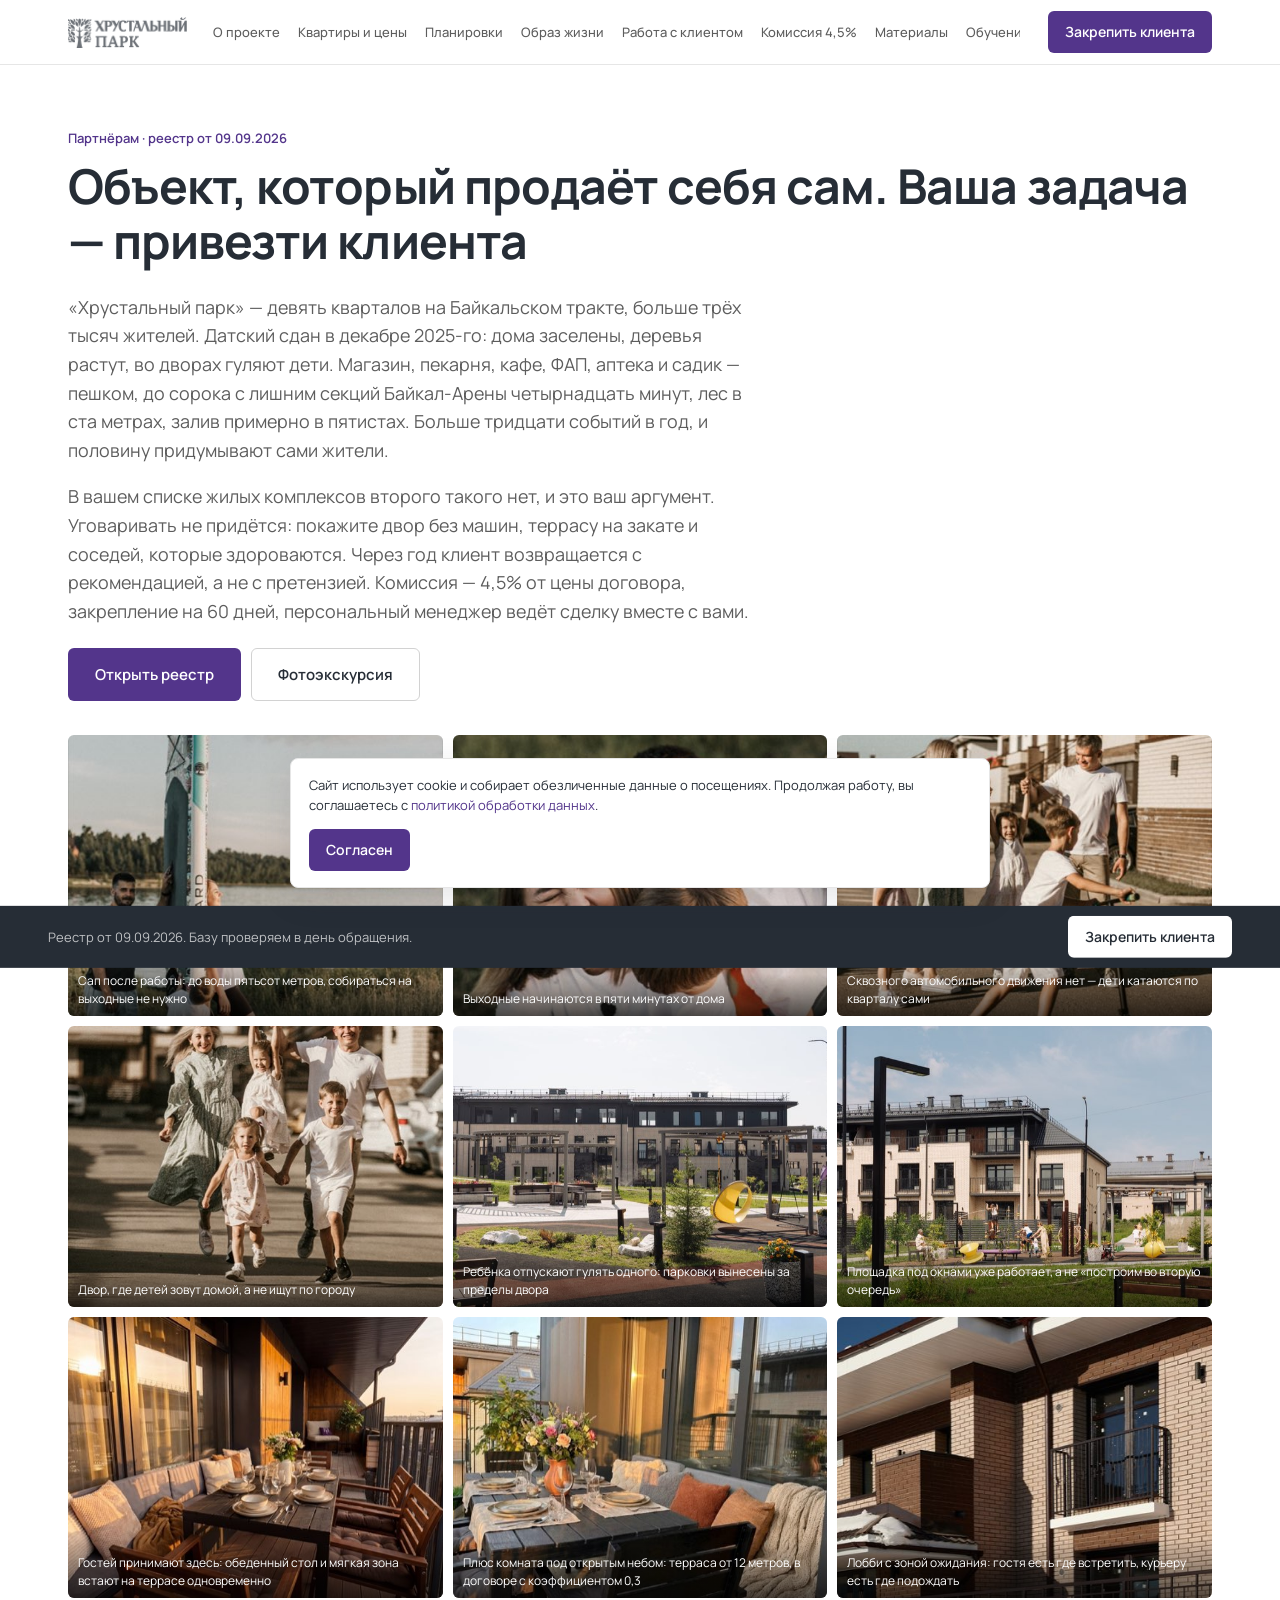
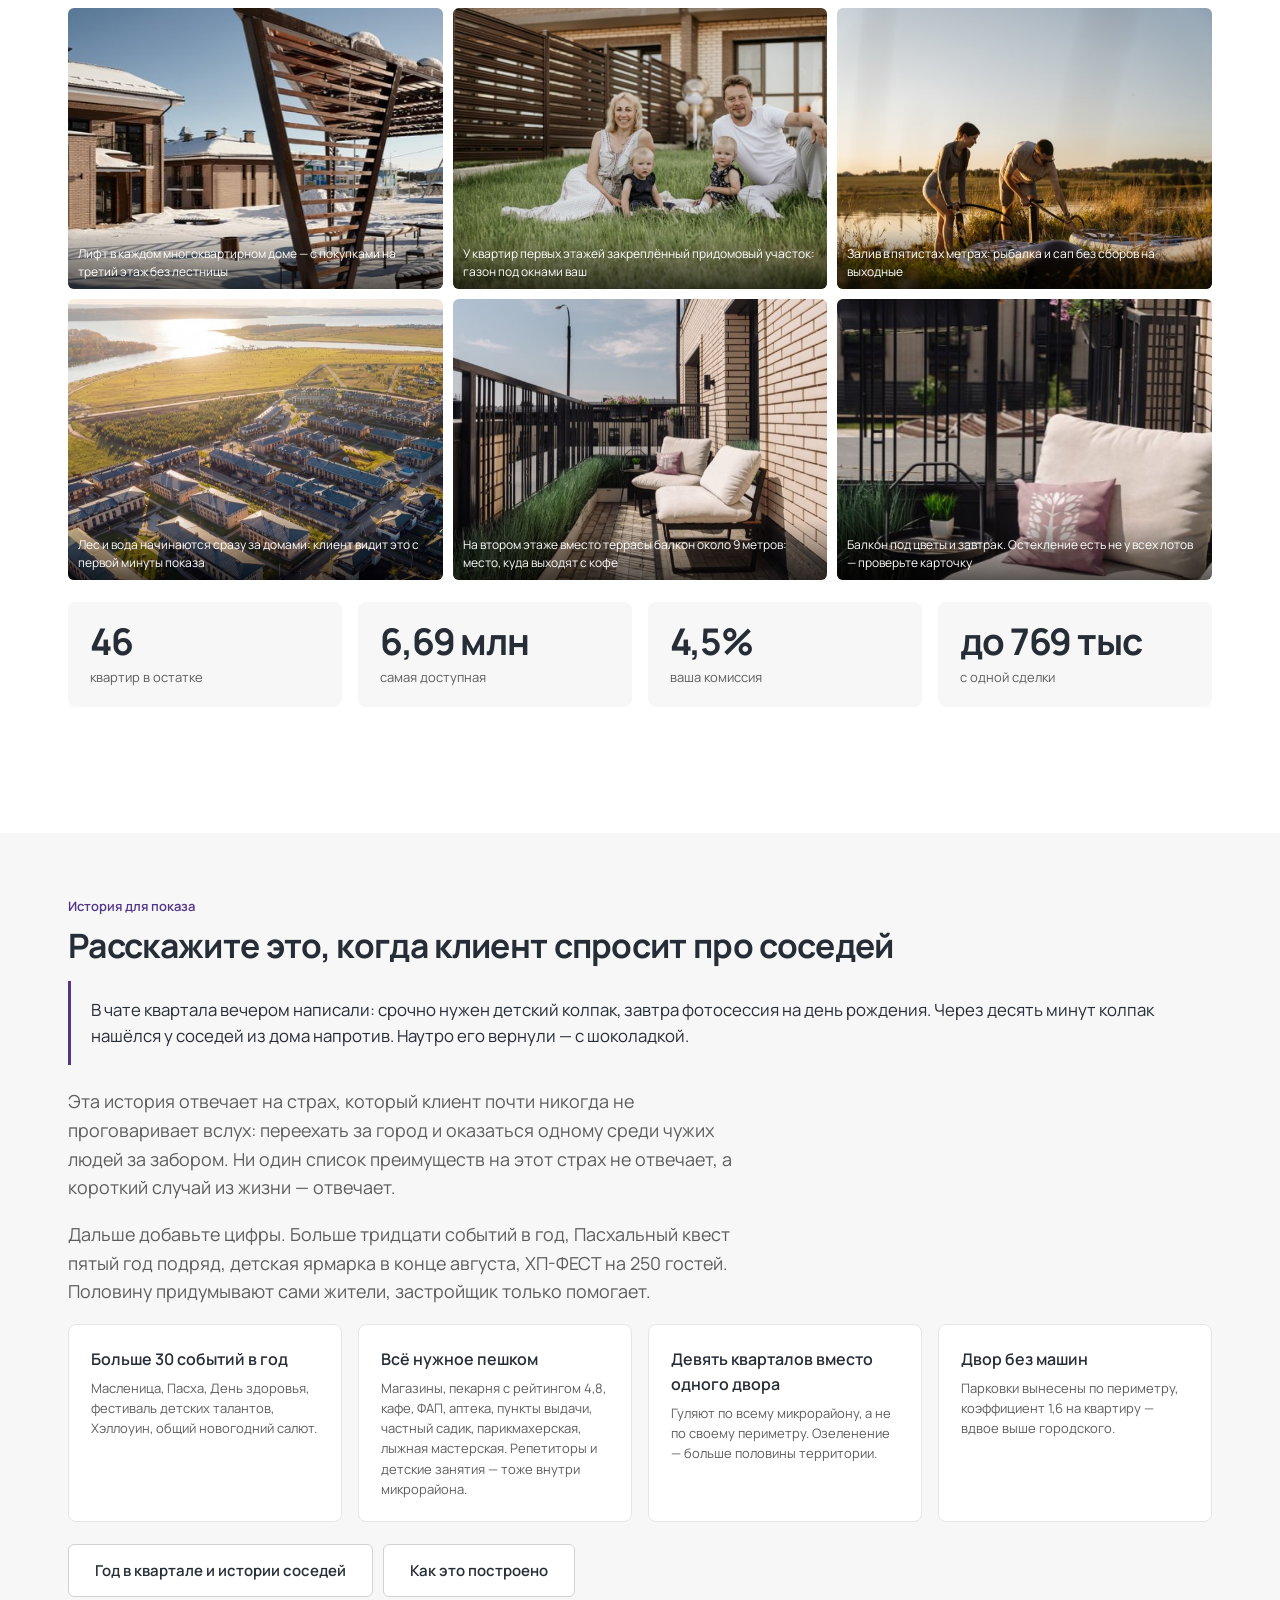
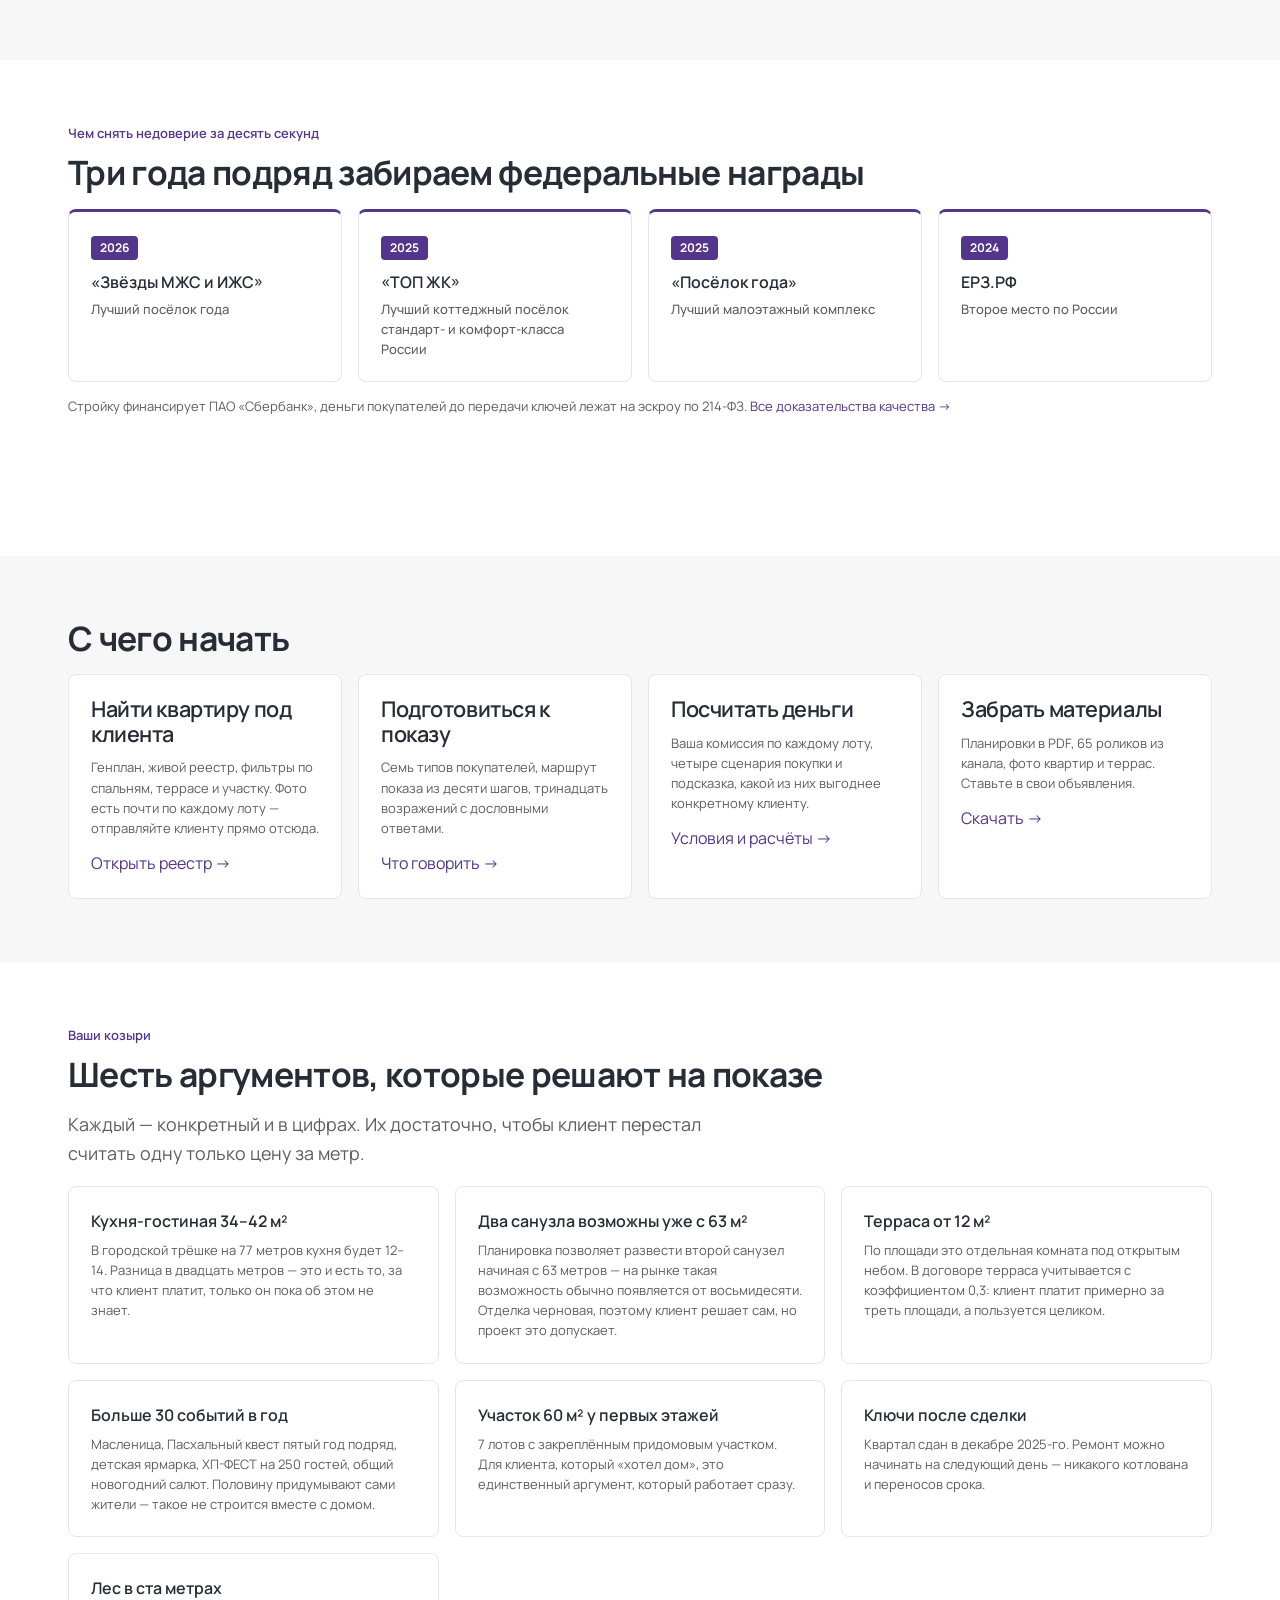
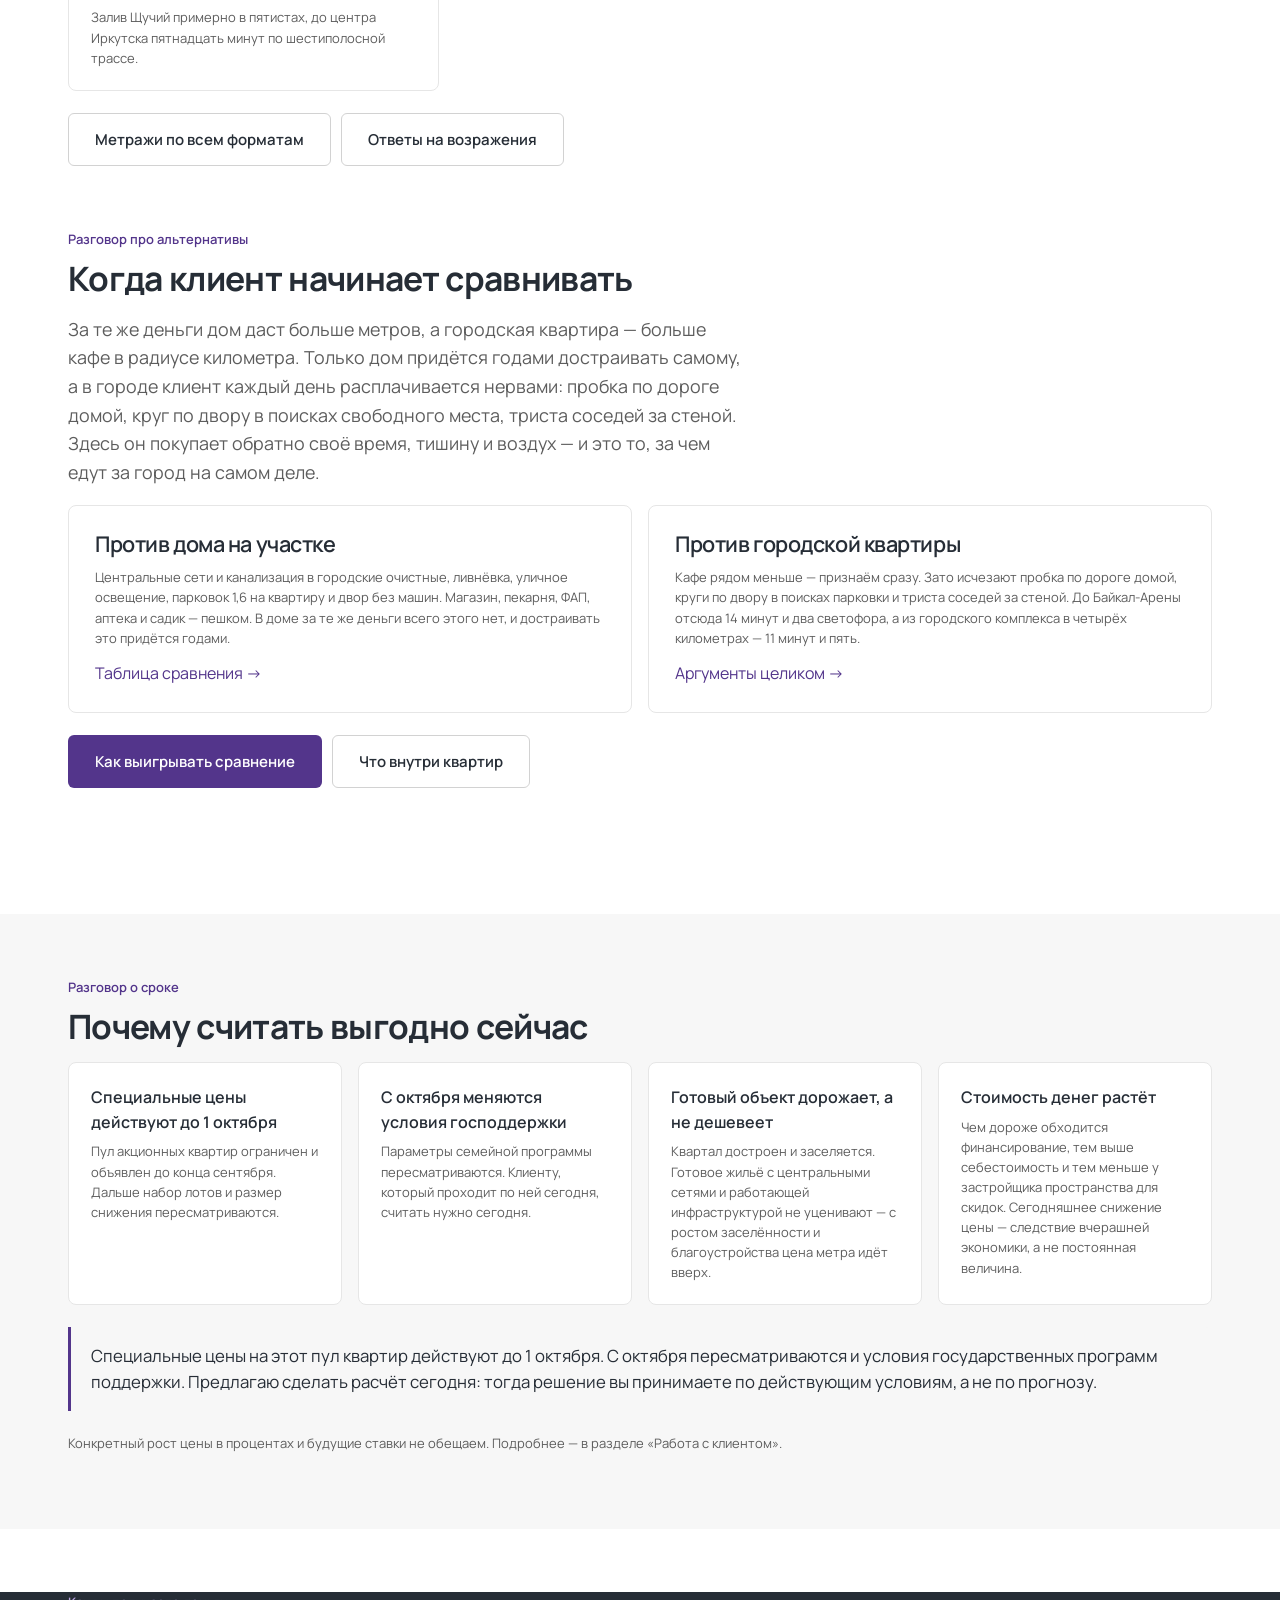
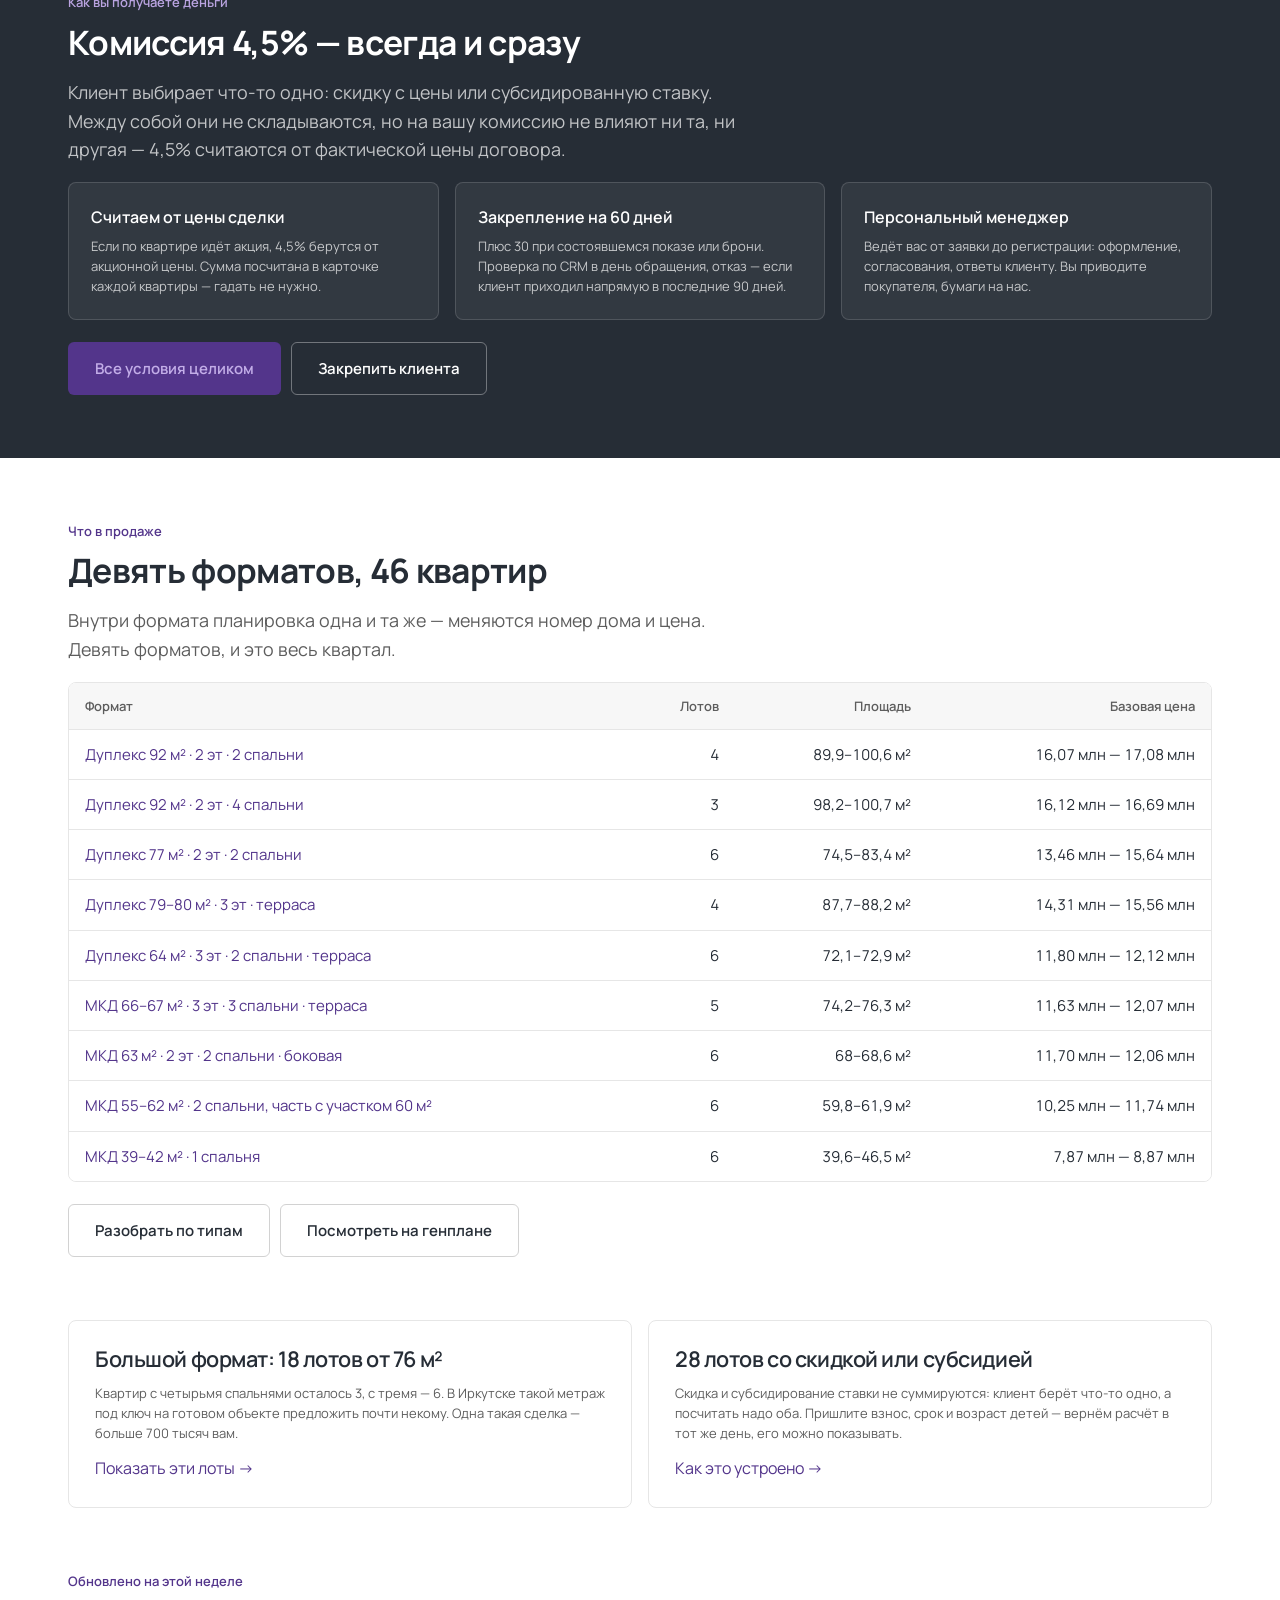
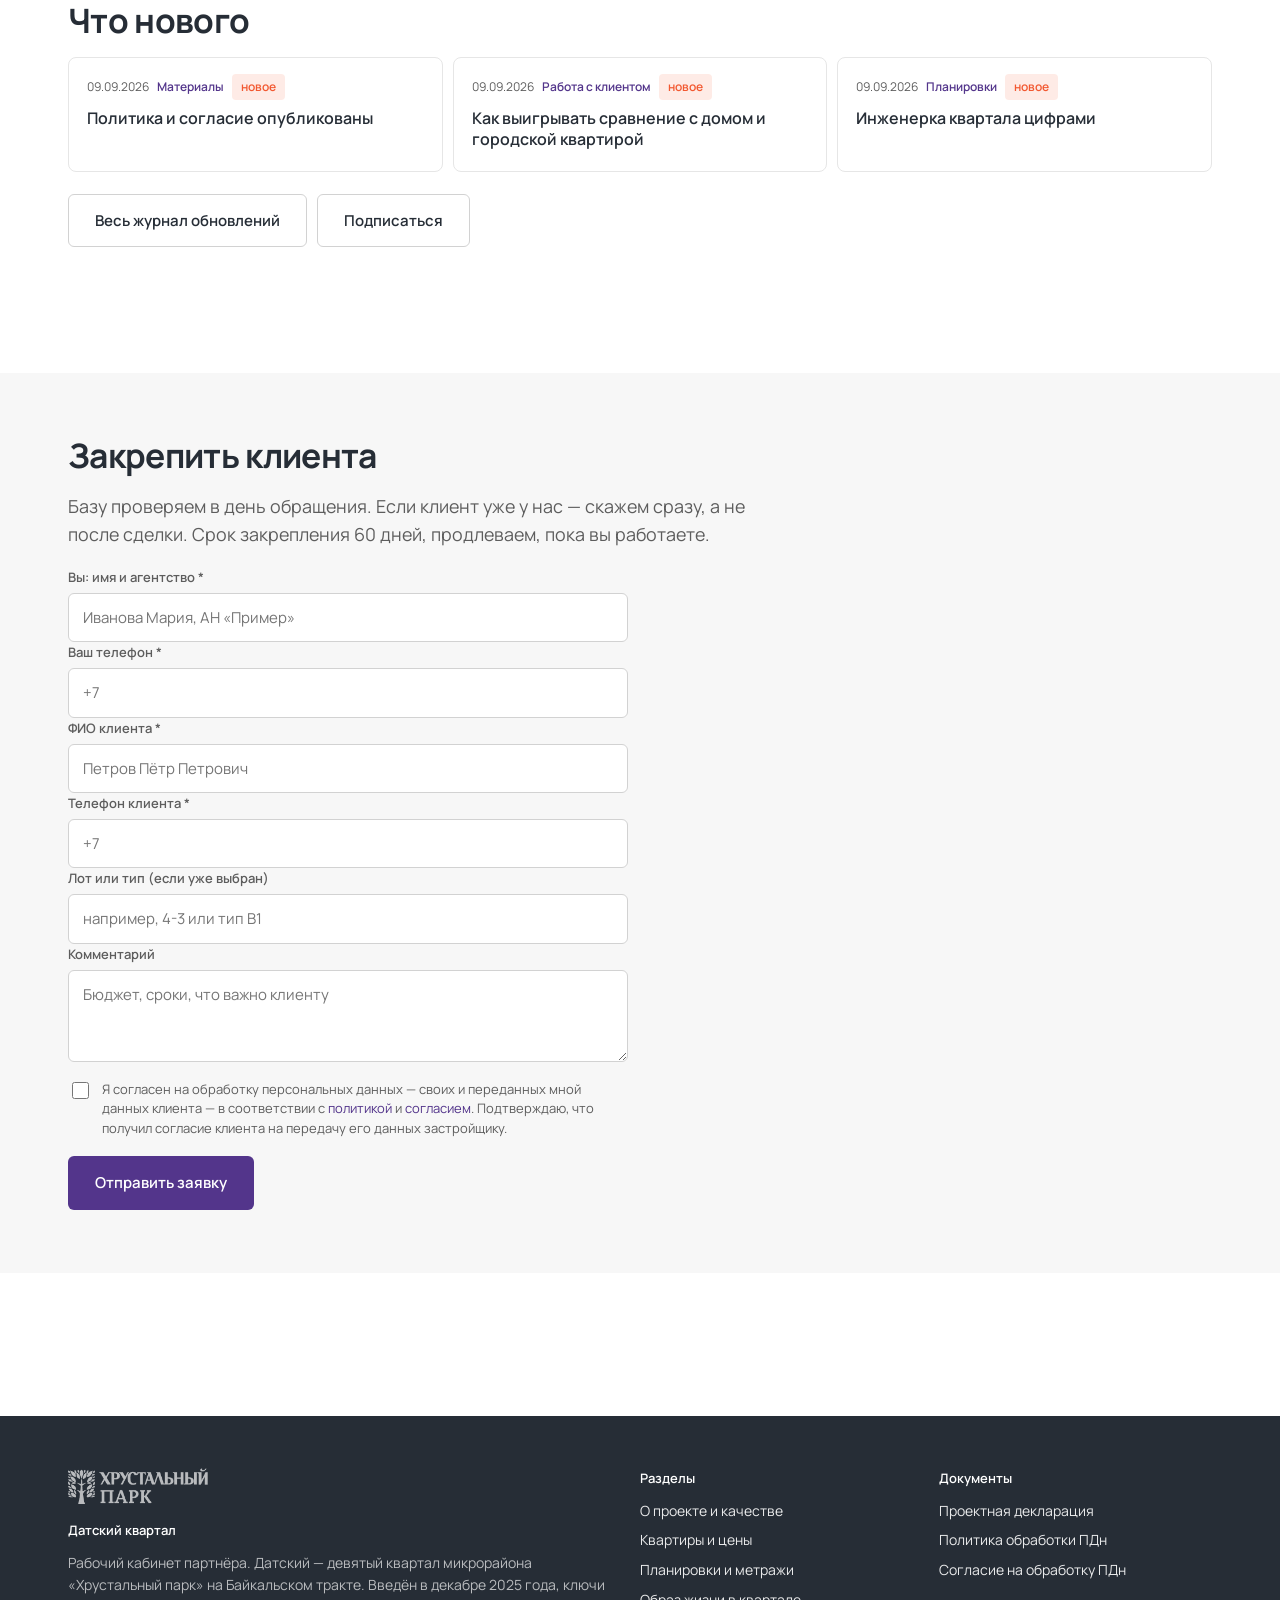
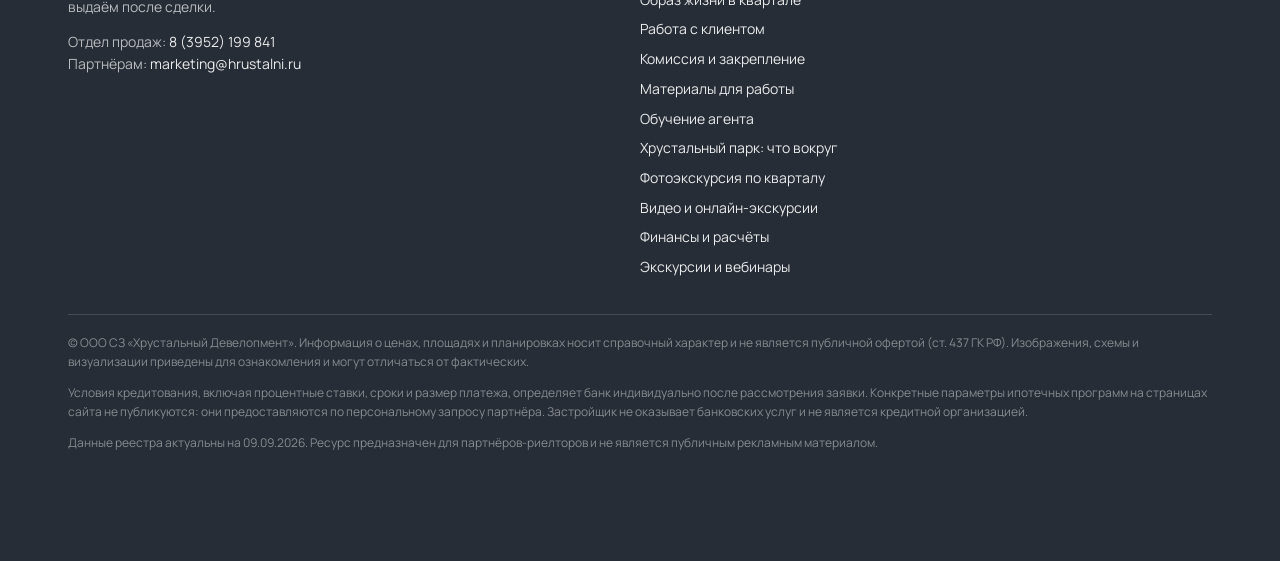
==== index.html @ 2f14c324 "История про соседей вместо утверждения, понятные формулировки, акцент на нервах и времени Вводный те" ====
<!doctype html>
<html lang="ru">
<head>
<meta charset="utf-8">
<meta name="viewport" content="width=device-width, initial-scale=1">
<title>Датский квартал — партнёрский сайт для риелторов</title>
<meta name="description" content="Рабочий инструмент агента: актуальный реестр 40 лотов, интерактивный генплан, планировки, условия 4,5%, расчёты и материалы для объявлений.">
<meta name="robots" content="noindex, nofollow">
<meta name="theme-color" content="#FFFFFF">
<meta property="og:title" content="Датский квартал — партнёрский сайт для риелторов">
<meta property="og:description" content="Реестр, генплан, планировки, условия и материалы — всё для работы с клиентом в одном месте.">
<meta property="og:type" content="website">
<link rel="icon" href="data:image/svg+xml,%3Csvg xmlns='http://www.w3.org/2000/svg' viewBox='0 0 32 32'%3E%3Crect width='32' height='32' fill='%2352358B'/%3E%3Ctext x='16' y='23' font-family='Georgia,serif' font-size='19' fill='%23F5F0EA' text-anchor='middle'%3E%D0%94%3C/text%3E%3C/svg%3E">
<link rel="preconnect" href="https://fonts.googleapis.com">
<link rel="preconnect" href="https://fonts.gstatic.com" crossorigin>
<link rel="stylesheet" href="https://fonts.googleapis.com/css2?family=Manrope:wght@400;500;600;700&subset=latin,cyrillic&display=swap">
<link rel="stylesheet" href="assets/css/app.css?v=22">
</head>
<body>
<a class="skip" href="#app">К содержанию</a>

<header class="hdr">
  <div class="wrap hdr__in">
    <a class="logo" href="#/">
      <img class="logo__img" src="assets/img/logo.png" alt="Хрустальный парк" width="121" height="31">
      <span class="logo__t"><b>Датский квартал</b><span>партнёрам</span></span>
    </a>
    <nav class="nav" id="nav" aria-label="Основная навигация"></nav>
    <a class="btn btn--sm hdr__cta" href="#/terms?form=zakreplenie">Закрепить клиента</a>
    <button class="burger" id="burger" aria-label="Меню" aria-expanded="false"><span></span></button>
  </div>
  <div class="drawer" id="drawer"><div class="wrap"></div></div>
</header>

<main id="app"><div class="loading">Загружаем данные…</div></main>

<div class="sticky-cta" id="stickyCta">
  <p>Реестр от <span data-obnovleno>—</span>. Базу проверяем в день обращения.</p>
  <a class="btn btn--sm" href="#/terms?form=zakreplenie">Закрепить клиента</a>
</div>

<footer class="ftr">
  <div class="wrap">
    <div class="ftr__grid">
      <div>
        <img src="assets/img/logo-light.png" alt="Хрустальный парк" width="140" style="margin-bottom:16px">
        <h4>Датский квартал</h4>
        <p>Рабочий кабинет партнёра. Датский — девятый квартал микрорайона «Хрустальный парк» на Байкальском тракте. Введён в декабре 2025 года, ключи выдаём после сделки.</p>
        <p>Отдел продаж: <a href="tel:+73952199841">8 (3952) 199 841</a><br>
        Партнёрам: <a href="mailto:marketing@hrustalni.ru">marketing@hrustalni.ru</a></p>
      </div>
      <div>
        <h4>Разделы</h4>
        <ul id="ftrNav"></ul>
      </div>
      <div>
        <h4>Документы</h4>
        <ul>
          <li><a href="https://наш.дом.рф/сервисы/каталог-новостроек/застройщик/14173" target="_blank" rel="noopener">Проектная декларация</a></li>
          <li><a href="policy/">Политика обработки ПДн</a></li>
          <li><a href="agree/">Согласие на обработку ПДн</a></li>
        </ul>
      </div>
    </div>
    <div class="ftr__legal">
      <p>© ООО СЗ «Хрустальный Девелопмент». Информация о ценах, площадях и планировках носит справочный характер и не является публичной офертой (ст. 437 ГК РФ). Изображения, схемы и визуализации приведены для ознакомления и могут отличаться от фактических.</p>
      <p>Условия кредитования, включая процентные ставки, сроки и размер платежа, определяет банк индивидуально после рассмотрения заявки. Конкретные параметры ипотечных программ на страницах сайта не публикуются: они предоставляются по персональному запросу партнёра. Застройщик не оказывает банковских услуг и не является кредитной организацией.</p>
      <p>Данные реестра актуальны на <span data-obnovleno>—</span>. Ресурс предназначен для партнёров-риелторов и не является публичным рекламным материалом.</p>
    </div>
  </div>
</footer>

<div class="cookie" id="cookie">
  <span>Сайт использует cookie и собирает обезличенные данные о посещениях. Продолжая работу, вы соглашаетесь с <a href="policy/">политикой обработки данных</a>.</span>
  <button class="btn btn--sm" id="cookieOk">Согласен</button>
</div>

<div class="modal" id="modal" role="dialog" aria-modal="true" aria-label="Карточка лота">
  <div class="modal__bg" data-close></div>
  <div class="modal__win" id="modalWin"></div>
</div>

<div class="lightbox" id="lightbox" role="dialog" aria-modal="true" aria-label="Фотография">
  <button class="lightbox__x" data-lb-close aria-label="Закрыть">×</button>
  <button class="lightbox__nav lightbox__nav--p" data-lb-prev aria-label="Предыдущая">‹</button>
  <img id="lbImg" alt="">
  <button class="lightbox__nav lightbox__nav--n" data-lb-next aria-label="Следующая">›</button>
  <div class="lightbox__cap" id="lbCap"></div>
</div>

<!-- TODO: счётчик Яндекс.Метрики для партнёрского поддомена не заведён.
     Основной сайт — 97996431, лендинг Датского — 96038525. Нужен отдельный номер. -->

<script src="assets/js/app.js?v=13"></script>
<script src="assets/js/views.js?v=39"></script>
<script>DK.start();</script>
</body>
</html>
---- assets/css/app.css ----
/* Датский квартал — партнёрский сайт.
   Типографика и палитра сняты с hrustalnipark.ru: Manrope, фиолетовый #53358B,
   графит #262D36, светло-серые подложки. */

:root {
  --c-bg:      #FFFFFF;
  --c-bg-2:    #F7F7F7;
  --c-ink:     #262D36;
  --c-ink-2:   #5D5D5D;
  --c-line:    #E6E6E6;
  --c-line-2:  #D2D2D2;
  --c-brand:   #53358B;
  --c-brand-d: #3E2769;
  --c-hot:     #F25830;
  --c-ok:      #2E7D5B;

  --f: 'Manrope', -apple-system, BlinkMacSystemFont, 'Segoe UI', Roboto, Helvetica, Arial, sans-serif;

  --wrap: 1240px;
  --pad: clamp(16px, 4vw, 48px);
  --gap: clamp(48px, 7vh, 88px);
  --r: 8px;
  --sh: 0 2px 14px rgba(38,45,54,.06);
  --sh-2: 0 10px 34px rgba(38,45,54,.12);
}

* { box-sizing: border-box; }
html { -webkit-text-size-adjust: 100%; scroll-behavior: smooth; }
body {
  margin: 0; background: var(--c-bg); color: var(--c-ink);
  font-family: var(--f); font-size: 16px; line-height: 1.55; font-weight: 400;
  -webkit-font-smoothing: antialiased;
}
img, svg { max-width: 100%; display: block; }
a { color: var(--c-brand); text-decoration: none; }
a:hover { color: var(--c-brand-d); text-decoration: underline; }
button { font: inherit; color: inherit; }
table { border-collapse: collapse; }

h1, h2, h3 { margin: 0 0 .5em; font-weight: 700; letter-spacing: -.02em; line-height: 1.15; }
h1 { font-size: clamp(1.75rem, 4.2vw, 3rem); }
h2 { font-size: clamp(1.4rem, 2.8vw, 2.1rem); }
h3 { font-size: clamp(1.1rem, 1.8vw, 1.35rem); font-weight: 600; }
h4 { margin: 0 0 .4em; font-size: 1rem; font-weight: 600; }
p { margin: 0 0 1em; }
.lead { font-size: clamp(1rem, 1.4vw, 1.15rem); color: var(--c-ink-2); max-width: 62ch; line-height: 1.6; }
.eyebrow { font-size: .8125rem; font-weight: 600; color: var(--c-brand); margin: 0 0 10px; }
.small { font-size: .8125rem; color: var(--c-ink-2); }
.n { font-variant-numeric: tabular-nums; }
.nowrap { white-space: nowrap; }

.wrap { max-width: var(--wrap); margin: 0 auto; padding-inline: var(--pad); }
.wrap--narrow { max-width: 780px; }
main { min-height: 60vh; padding-bottom: 80px; }
.section { padding-block: var(--gap); }
.section + .section { padding-top: 0; }
.section--alt { background: var(--c-bg-2); margin-block: var(--gap); padding-block: var(--gap); }
.section + .section--alt { padding-top: var(--gap); }
.section--dark { background: var(--c-ink); color: #fff; margin-block: var(--gap); padding-block: var(--gap); }
.section--dark .lead, .section--dark .small { color: rgba(255,255,255,.72); }
.section--dark .eyebrow { color: #B9A3E0; }
.section--dark a { color: #C3AEE8; }
.section--dark .card { background: rgba(255,255,255,.06); border-color: rgba(255,255,255,.14); }

/* ---------- Шапка ---------- */
.hdr { position: sticky; top: 0; z-index: 40; background: rgba(255,255,255,.96); backdrop-filter: blur(8px); border-bottom: 1px solid var(--c-line); }
.hdr__in { display: flex; align-items: center; gap: 18px; height: 64px; }
.logo { display: flex; align-items: center; gap: 9px; color: inherit; text-decoration: none; flex: none; }
.logo:hover { text-decoration: none; }
.logo__img { height: 31px; width: auto; flex: none; }
.logo__t { display: block; padding-left: 11px; margin-left: 3px; border-left: 1px solid var(--c-line-2); white-space: nowrap; }
.logo b { font-weight: 700; font-size: 1rem; letter-spacing: -.02em; }
.logo span { display: block; font-size: 11px; color: var(--c-ink-2); font-weight: 500; margin-top: -2px; }
.nav { display: none; gap: 2px; margin-left: auto; overflow-x: auto; scrollbar-width: none; }
.nav::-webkit-scrollbar { display: none; }
.nav a { font-size: .8125rem; font-weight: 500; color: var(--c-ink-2); padding: 9px 8px; border-radius: 6px; text-decoration: none; white-space: nowrap; flex: none; }
.nav a:hover { background: var(--c-bg-2); color: var(--c-ink); text-decoration: none; }
.nav a[aria-current="page"] { color: var(--c-brand); background: rgba(83,53,139,.08); }
.hdr .hdr__cta { display: none; margin-left: 10px; flex: none; white-space: nowrap; }
.burger { margin-left: auto; width: 42px; height: 38px; border: 1px solid var(--c-line-2); background: #fff; border-radius: 6px; display: grid; place-items: center; cursor: pointer; }
.burger span, .burger span::before, .burger span::after { display: block; width: 17px; height: 2px; background: var(--c-ink); border-radius: 2px; }
.burger span { position: relative; }
.burger span::before, .burger span::after { content: ""; position: absolute; left: 0; }
.burger span::before { top: -6px; } .burger span::after { top: 6px; }
.drawer { display: none; border-top: 1px solid var(--c-line); background: #fff; padding-bottom: 12px; }
.drawer.is-open { display: block; }
.drawer a { display: block; padding: 14px 0; border-bottom: 1px solid var(--c-line); color: var(--c-ink); font-weight: 500; text-decoration: none; }
.drawer a:last-child { border-bottom: 0; }
@media (max-width: 1559px) { .logo .logo__t { display: none; } }
@media (min-width: 1140px) {
  .nav { display: flex; }
  .burger { display: none; }
  .hdr .hdr__cta { display: inline-flex; }
  .drawer { display: none !important; }
}

/* ---------- Кнопки ---------- */
.btn {
  display: inline-flex; align-items: center; justify-content: center; gap: 8px;
  padding: 14px 26px; border: 1px solid transparent; border-radius: 6px;
  background: var(--c-brand); color: #fff; font-weight: 600; font-size: .9375rem;
  cursor: pointer; text-decoration: none; transition: background .2s, box-shadow .2s, transform .2s;
}
.btn:hover { background: var(--c-brand-d); color: #fff; text-decoration: none; box-shadow: 0 6px 18px rgba(83,53,139,.28); }
.btn:active { transform: translateY(1px); }
.btn--sm { padding: 9px 16px; font-size: .875rem; }
.btn--ghost { background: #fff; border-color: var(--c-line-2); color: var(--c-ink); }
.btn--ghost:hover { background: var(--c-bg-2); color: var(--c-ink); border-color: var(--c-ink-2); box-shadow: none; }
.section--dark .btn--ghost { background: transparent; border-color: rgba(255,255,255,.35); color: #fff; }
.section--dark .btn--ghost:hover { background: rgba(255,255,255,.1); color: #fff; }
.btn[disabled] { opacity: .5; pointer-events: none; }
.actions { display: flex; flex-wrap: wrap; gap: 10px; margin-top: 22px; }
.linkbtn { background: none; border: 0; padding: 0; cursor: pointer; color: var(--c-brand); font: inherit; text-decoration: underline; }

/* ---------- Сетки и карточки ---------- */
.grid { display: grid; gap: 16px; }
.g2 { grid-template-columns: 1fr; }
.g3 { grid-template-columns: 1fr; }
.g4 { grid-template-columns: repeat(2, 1fr); }
@media (min-width: 680px) { .g2 { grid-template-columns: repeat(2,1fr); } .g3 { grid-template-columns: repeat(3,1fr); } }
@media (min-width: 1000px) { .g4 { grid-template-columns: repeat(4,1fr); } }
.card { background: #fff; border: 1px solid var(--c-line); border-radius: var(--r); padding: 22px; }
.card--pad { padding: 26px; }
.stat { background: var(--c-bg-2); border-radius: var(--r); padding: 20px 22px; }
.section--dark .stat { background: rgba(255,255,255,.06); }
.stat__n { display: block; font-size: clamp(1.6rem, 3.2vw, 2.3rem); font-weight: 700; letter-spacing: -.03em; line-height: 1.05; }
.stat__l { display: block; font-size: .8125rem; color: var(--c-ink-2); margin-top: 6px; }
.section--dark .stat__l { color: rgba(255,255,255,.65); }

/* ---------- Бейджи ---------- */
.badge { display: inline-block; font-size: .75rem; font-weight: 600; padding: 4px 9px; border-radius: 4px; white-space: nowrap; }
.badge--sale { background: var(--c-bg-2); color: var(--c-ink-2); }
.badge--akciya { background: rgba(242,88,48,.12); color: var(--c-hot); }
.badge--sub { background: rgba(83,53,139,.1); color: var(--c-brand); }
.badge--bron { background: rgba(38,45,54,.08); color: var(--c-ink-2); }

/* ---------- Заметки ---------- */
.note { border: 1px solid var(--c-line); border-left: 3px solid var(--c-brand); border-radius: var(--r); padding: 16px 18px; margin: 0 0 20px; background: var(--c-bg-2); }
.note--warn { border-left-color: var(--c-hot); background: rgba(242,88,48,.05); }
.note__t { display: block; font-weight: 600; font-size: .9375rem; margin-bottom: 4px; }
.note p:last-child { margin: 0; }
.note p { font-size: .9375rem; color: var(--c-ink-2); }

/* ---------- Таблицы ---------- */
.tbl-scroll { overflow-x: auto; -webkit-overflow-scrolling: touch; margin: 0 0 20px; border: 1px solid var(--c-line); border-radius: var(--r); }
table.tbl { width: 100%; min-width: 520px; font-size: .9375rem; background: #fff; }
table.tbl th, table.tbl td { text-align: left; padding: 13px 16px; border-bottom: 1px solid var(--c-line); vertical-align: top; }
table.tbl thead th { background: var(--c-bg-2); font-size: .8125rem; font-weight: 600; color: var(--c-ink-2); }
table.tbl tbody tr:last-child td { border-bottom: 0; }
table.tbl tbody tr:hover { background: #FBFAFD; }
table.tbl td.n, table.tbl th.n { text-align: right; font-variant-numeric: tabular-nums; }

/* ---------- Генплан ---------- */
.gp { position: relative; border: 1px solid var(--c-line); border-radius: var(--r); overflow: hidden; background: #fff; }
.gp__scroll { overflow-x: auto; -webkit-overflow-scrolling: touch; }
.gp__stage { position: relative; min-width: 720px; }
@media (min-width: 780px) { .gp__stage { min-width: 0; } }
.gp__swipe { display: block; padding: 0 16px 10px; font-size: .8125rem; color: var(--c-ink-2); }
@media (min-width: 780px) { .gp__swipe { display: none; } }
.gp__img { width: 100%; height: auto; }
.gp__svg { position: absolute; inset: 0; width: 100%; height: 100%; }
.gp-h { cursor: pointer; }
.gp-h rect { fill: rgba(83,53,139,.12); stroke: rgba(83,53,139,.45); stroke-width: 6; transition: fill .18s, stroke .18s; }
.gp-h:hover rect, .gp-h:focus-visible rect { fill: rgba(83,53,139,.32); stroke: #53358B; stroke-width: 10; }
.gp-h.is-active rect { fill: rgba(83,53,139,.42); stroke: #53358B; }
.gp-h.is-sold { cursor: default; }
.gp-h.is-sold rect { fill: rgba(38,45,54,.22); stroke: rgba(38,45,54,.35); stroke-width: 4; }
.gp-pin { fill: #53358B; stroke: #fff; stroke-width: 5; }
.gp-pin--sold { fill: #9aa0a8; }
.gp-pin__t { fill: #fff; font-family: var(--f); font-weight: 700; text-anchor: middle; }
.gp__bar { display: flex; flex-wrap: wrap; gap: 10px 18px; align-items: center; padding: 14px 16px; border-top: 1px solid var(--c-line); font-size: .8125rem; color: var(--c-ink-2); background: var(--c-bg-2); }
.gp__bar b { color: var(--c-ink); }
.gp__lg { display: inline-flex; align-items: center; gap: 7px; }
.gp__lg i { width: 12px; height: 12px; border-radius: 3px; display: block; flex: none; }
.gp__tabs { display: flex; gap: 6px; padding: 12px 16px; border-bottom: 1px solid var(--c-line); }
.gp__tab { padding: 8px 14px; border-radius: 6px; border: 1px solid var(--c-line-2); background: #fff; font-size: .875rem; font-weight: 500; cursor: pointer; }
.gp__tab[aria-selected="true"] { background: var(--c-brand); border-color: var(--c-brand); color: #fff; }
.gp__hint { padding: 12px 16px 0; font-size: .875rem; color: var(--c-ink-2); }

/* ---------- Фильтры ---------- */
.filters { display: grid; gap: 14px; grid-template-columns: repeat(2, 1fr); margin-bottom: 18px; }
@media (min-width: 760px) { .filters { grid-template-columns: repeat(4, 1fr); } }
.f { display: flex; flex-direction: column; gap: 5px; min-width: 0; }
.f > label { font-size: .8125rem; font-weight: 600; color: var(--c-ink-2); }
.f select, .f input {
  appearance: none; background: #fff url("data:image/svg+xml,%3Csvg xmlns='http://www.w3.org/2000/svg' width='10' height='6'%3E%3Cpath d='M1 1l4 4 4-4' stroke='%235D5D5D' fill='none' stroke-width='1.6'/%3E%3C/svg%3E") no-repeat right 12px center;
  border: 1px solid var(--c-line-2); border-radius: 6px; padding: 11px 32px 11px 12px; font: inherit; font-size: .9375rem; color: var(--c-ink); width: 100%; min-width: 0;
}
.f input { background-image: none; padding-right: 12px; }
.f select:focus, .f input:focus { outline: none; border-color: var(--c-brand); box-shadow: 0 0 0 3px rgba(83,53,139,.12); }
.chips { display: flex; flex-wrap: wrap; gap: 8px; }
.chip { border: 1px solid var(--c-line-2); background: #fff; padding: 9px 14px; border-radius: 20px; font-size: .875rem; cursor: pointer; }
.chip:hover { border-color: var(--c-ink-2); }
.chip[aria-pressed="true"] { background: var(--c-brand); border-color: var(--c-brand); color: #fff; }
.result-bar { display: flex; flex-wrap: wrap; gap: 8px 20px; align-items: baseline; margin-bottom: 16px; font-size: .9375rem; color: var(--c-ink-2); }
.result-bar b { color: var(--c-ink); font-size: 1.0625rem; }

/* ---------- Карточки лотов ---------- */
.lots { display: grid; gap: 16px; grid-template-columns: 1fr; }
@media (min-width: 640px) { .lots { grid-template-columns: repeat(2, 1fr); } }
@media (min-width: 1000px) { .lots { grid-template-columns: repeat(3, 1fr); } }
.lot {
  background: #fff; border: 1px solid var(--c-line); border-radius: var(--r); overflow: hidden;
  text-align: left; padding: 0; cursor: pointer; width: 100%; display: block;
  transition: box-shadow .2s, transform .2s, border-color .2s;
}
.lot:hover { box-shadow: var(--sh-2); border-color: var(--c-line-2); transform: translateY(-2px); }
.lot__ph { display: block; position: relative; aspect-ratio: 16/10; background: var(--c-bg-2); overflow: hidden; }
.lot__ph img { width: 100%; height: 100%; object-fit: cover; }
.lot__ph--empty { display: grid; place-items: center; background: repeating-linear-gradient(45deg, #F7F7F7, #F7F7F7 12px, #F1F1F1 12px, #F1F1F1 24px); }
.lot__noph { font-size: .8125rem; color: var(--c-ink-2); }
.lot__ph .badge { position: absolute; left: 12px; top: 12px; background: rgba(255,255,255,.94); box-shadow: var(--sh); }
.lot__ph .badge--akciya { background: var(--c-hot); color: #fff; }
.lot__ph .badge--sub { background: var(--c-brand); color: #fff; }
.lot__b { display: block; padding: 16px 18px 18px; }
.lot__where { display: block; font-size: .8125rem; color: var(--c-ink-2); margin-bottom: 6px; }
.lot__title { display: block; font-size: 1.15rem; font-weight: 700; letter-spacing: -.02em; margin-bottom: 8px; }
.lot__sub { display: block; font-size: .8125rem; color: var(--c-ink-2); margin-bottom: 14px; }
.lot__price { display: block; font-size: 1.35rem; font-weight: 700; letter-spacing: -.02em; }
.lot__price s { display: block; font-size: .8125rem; font-weight: 500; color: var(--c-ink-2); }
.lot__m2 { display: block; font-size: .8125rem; color: var(--c-ink-2); margin-top: 4px; }
.lot__com { display: block; margin-top: 14px; padding-top: 14px; border-top: 1px solid var(--c-line); font-size: .875rem; color: var(--c-ink-2); }
.lot__com b { color: var(--c-brand); font-weight: 700; }

/* ---------- Галерея ---------- */
.gal { display: grid; gap: 10px; grid-template-columns: repeat(2, 1fr); margin-bottom: 22px; }
@media (min-width: 700px) { .gal { grid-template-columns: repeat(4, 1fr); } }
.gal button { padding: 0; border: 0; border-radius: 6px; overflow: hidden; cursor: pointer; background: var(--c-bg-2); position: relative; aspect-ratio: 4/3; }
.gal img { width: 100%; height: 100%; object-fit: cover; transition: transform .3s; }
.gal button:hover img { transform: scale(1.04); }
.gal figcaption, .gal .cap { position: absolute; left: 0; right: 0; bottom: 0; padding: 16px 10px 7px; font-size: .75rem; color: #fff; text-align: left;
  background: linear-gradient(transparent, rgba(0,0,0,.62)); }
.gal--wide { grid-template-columns: repeat(2, 1fr); }
@media (min-width: 700px) { .gal--wide { grid-template-columns: repeat(3, 1fr); } }
.lightbox { position: fixed; inset: 0; z-index: 80; background: rgba(20,20,24,.94); display: none; align-items: center; justify-content: center; }
.lightbox.is-open { display: flex; }
.lightbox img { max-width: 94vw; max-height: 86vh; object-fit: contain; border-radius: 4px; }
.lightbox__cap { position: absolute; left: 0; right: 0; bottom: 20px; text-align: center; color: rgba(255,255,255,.85); font-size: .875rem; }
.lightbox__x { position: absolute; right: 16px; top: 16px; width: 42px; height: 42px; border-radius: 50%; border: 0; background: rgba(255,255,255,.15); color: #fff; font-size: 20px; cursor: pointer; }
.lightbox__nav { position: absolute; top: 50%; transform: translateY(-50%); width: 46px; height: 46px; border-radius: 50%; border: 0; background: rgba(255,255,255,.15); color: #fff; font-size: 20px; cursor: pointer; }
.lightbox__nav--p { left: 14px; } .lightbox__nav--n { right: 14px; }

/* ---------- Модалка ---------- */
.modal { position: fixed; inset: 0; z-index: 60; display: none; }
.modal.is-open { display: block; }
.modal__bg { position: absolute; inset: 0; background: rgba(38,45,54,.55); }
.modal__win { position: absolute; inset: auto 0 0 0; max-height: 93vh; overflow-y: auto; background: #fff; border-radius: 14px 14px 0 0; padding: 22px var(--pad) 40px; }
@media (min-width: 900px) { .modal__win { inset: 50% auto auto 50%; transform: translate(-50%,-50%); width: min(920px, 94vw); max-height: 90vh; border-radius: 12px; padding: 32px 36px 36px; } }
.modal__close { position: sticky; top: 0; float: right; width: 36px; height: 36px; border-radius: 50%; border: 1px solid var(--c-line); background: #fff; cursor: pointer; font-size: 18px; line-height: 1; z-index: 2; }
.kv { display: grid; grid-template-columns: 1fr auto; margin: 0 0 22px; }
.kv dt, .kv dd { padding: 11px 0; border-bottom: 1px solid var(--c-line); margin: 0; font-size: .9375rem; }
.kv dt { color: var(--c-ink-2); }
.kv dd { text-align: right; font-variant-numeric: tabular-nums; font-weight: 500; }
.kv--wide { grid-template-columns: 1fr; }
.kv--wide dd { text-align: left; font-weight: 400; padding-top: 0; border-bottom: 0; }
.kv--wide dt { border-bottom: 0; padding-bottom: 2px; font-size: .8125rem; font-weight: 600; }
@media (min-width: 700px) { .kv--wide { grid-template-columns: 180px 1fr; column-gap: 22px; } .kv--wide dt, .kv--wide dd { border-bottom: 1px solid var(--c-line); padding: 11px 0; } }

/* ---------- Формы ---------- */
.form { display: grid; gap: 18px; max-width: 560px; }
.fld { display: flex; flex-direction: column; gap: 6px; }
.fld > label { font-size: .8125rem; font-weight: 600; color: var(--c-ink-2); }
.fld input, .fld textarea { border: 1px solid var(--c-line-2); border-radius: 6px; padding: 12px 14px; font: inherit; font-size: .9375rem; background: #fff; color: var(--c-ink); }
.fld textarea { min-height: 92px; resize: vertical; }
.fld input:focus, .fld textarea:focus { outline: none; border-color: var(--c-brand); box-shadow: 0 0 0 3px rgba(83,53,139,.12); }
.fld.is-err input, .fld.is-err textarea { border-color: var(--c-hot); }
.fld__err { font-size: .8125rem; color: var(--c-hot); display: none; }
.fld.is-err .fld__err { display: block; }
.consent { display: flex; gap: 10px; align-items: flex-start; font-size: .8125rem; color: var(--c-ink-2); line-height: 1.5; }
.consent input { margin-top: 2px; width: 17px; height: 17px; accent-color: var(--c-brand); flex: none; }
.form__ok { border: 1px solid var(--c-brand); border-radius: var(--r); padding: 24px; background: rgba(83,53,139,.04); }
.payload { font-family: ui-monospace, Menlo, monospace; font-size: 12.5px; line-height: 1.6; white-space: pre-wrap; background: #fff; border: 1px solid var(--c-line); border-radius: 6px; padding: 14px; margin: 14px 0; max-height: 220px; overflow: auto; }

/* ---------- Статьи ---------- */
.article { max-width: 68ch; }
.article h2 { margin-top: 1.7em; }
.article ul { padding-left: 1.15em; margin: 0 0 1.3em; }
.article li { margin-bottom: .45em; }
.article blockquote, blockquote { margin: 0 0 1.3em; padding: 16px 20px; border-left: 3px solid var(--c-brand); background: var(--c-bg-2); border-radius: 0 6px 6px 0; font-size: 1.05rem; }
.list-a { list-style: none; padding: 0; margin: 0 0 1.3em; }
.list-a li { padding-left: 24px; position: relative; margin-bottom: .55em; }
.list-a li::before { content: "→"; position: absolute; left: 0; color: var(--c-brand); font-weight: 600; }
.rows { display: grid; gap: 12px; }
.rows > a, .rows > div { background: #fff; border: 1px solid var(--c-line); border-radius: var(--r); padding: 20px 22px; color: inherit; text-decoration: none; display: block; }
.rows > a:hover { border-color: var(--c-brand); box-shadow: var(--sh); text-decoration: none; }
.rows .row__top { display: flex; justify-content: space-between; align-items: center; gap: 10px; margin-bottom: 8px; }
.rows .soon { opacity: .6; }

/* ---------- Видео ---------- */
.vids { display: grid; gap: 14px; grid-template-columns: 1fr; margin-bottom: 20px; }
@media (min-width: 640px) { .vids { grid-template-columns: repeat(2, 1fr); } }
@media (min-width: 1000px) { .vids { grid-template-columns: repeat(3, 1fr); } }
.vid { background: #fff; border: 1px solid var(--c-line); border-radius: var(--r); padding: 18px 20px; color: inherit; text-decoration: none; display: flex; flex-direction: column; gap: 8px; }
.vid:hover { border-color: var(--c-brand); box-shadow: var(--sh); text-decoration: none; }
.vid__top { display: flex; align-items: center; gap: 9px; }
.vid__dur { background: var(--c-brand); color: #fff; font-size: .75rem; font-weight: 600; padding: 3px 8px; border-radius: 4px; }
.vid__t { font-weight: 600; font-size: 1rem; line-height: 1.3; }
.vid__n { font-size: .8125rem; color: var(--c-ink-2); }
.vid__m { font-size: .75rem; color: var(--c-ink-2); margin-top: auto; padding-top: 6px; }
.section--dark .vid { background: rgba(255,255,255,.06); border-color: rgba(255,255,255,.14); }
.section--dark .vid__n, .section--dark .vid__m { color: rgba(255,255,255,.6); }

.pill-row { display: flex; flex-wrap: wrap; gap: 6px; }
.pill { font-size: .75rem; font-weight: 600; border: 1px solid var(--c-line-2); border-radius: 20px; padding: 4px 10px; color: var(--c-ink-2); text-decoration: none; }
a.pill:hover { border-color: var(--c-brand); color: var(--c-brand); text-decoration: none; }

.hero-img { border-radius: var(--r); overflow: hidden; margin-bottom: 28px; }
.hero-img img { width: 100%; aspect-ratio: 21/9; object-fit: cover; }

.sticky-cta { position: fixed; left: 0; right: 0; bottom: 0; z-index: 35; background: var(--c-ink); color: #fff; display: flex; align-items: center; gap: 14px; padding: 10px var(--pad); transform: translateY(110%); transition: transform .35s; }
.sticky-cta.is-on { transform: none; }
.sticky-cta p { margin: 0; font-size: .8125rem; color: rgba(255,255,255,.7); }
.sticky-cta .btn { margin-left: auto; flex: none; background: #fff; color: var(--c-ink); }
.sticky-cta .btn:hover { background: #fff; color: var(--c-brand); }
@media (max-width: 560px) { .sticky-cta p { display: none; } .sticky-cta .btn { width: 100%; margin: 0; } }

.ftr { background: var(--c-ink); color: rgba(255,255,255,.68); padding: 52px 0 96px; font-size: .875rem; }
.ftr a { color: rgba(255,255,255,.9); }
.ftr__grid { display: grid; gap: 26px; grid-template-columns: 1fr; margin-bottom: 28px; }
@media (min-width: 760px) { .ftr__grid { grid-template-columns: 2fr 1fr 1fr; } }
.ftr h4 { color: #fff; font-size: .8125rem; margin-bottom: 12px; }
.ftr ul { list-style: none; padding: 0; margin: 0; }
.ftr li { margin-bottom: 8px; }
.ftr__legal { border-top: 1px solid rgba(255,255,255,.14); padding-top: 18px; font-size: .75rem; line-height: 1.6; color: rgba(255,255,255,.45); }

.cookie { position: fixed; left: 12px; right: 12px; bottom: 12px; z-index: 50; max-width: 700px; margin-inline: auto; background: #fff; border: 1px solid var(--c-line); border-radius: var(--r); box-shadow: var(--sh-2); padding: 16px 18px; display: none; gap: 14px; align-items: center; flex-wrap: wrap; font-size: .8125rem; }
.cookie.is-on { display: flex; }
.skip { position: absolute; left: -9999px; }
.skip:focus { left: 12px; top: 12px; z-index: 100; background: var(--c-ink); color: #fff; padding: 10px 16px; border-radius: 6px; }
.loading { padding: 70px 0; text-align: center; color: var(--c-ink-2); }

@media (prefers-reduced-motion: reduce) {
  html { scroll-behavior: auto; }
  *, *::before, *::after { animation-duration: .001ms !important; transition-duration: .001ms !important; }
}
@media print { .hdr, .sticky-cta, .cookie, .modal, .lightbox, .ftr { display: none !important; } }

/* ---------- Образ жизни ---------- */
.year { display: grid; gap: 14px; grid-template-columns: 1fr; }
@media (min-width: 700px) { .year { grid-template-columns: repeat(2, 1fr); } }
@media (min-width: 1060px) { .year { grid-template-columns: repeat(3, 1fr); } }
.mon { background: #fff; border: 1px solid var(--c-line); border-radius: var(--r); padding: 20px; }
.mon__m { display: inline-block; font-size: .75rem; font-weight: 700; color: var(--c-brand); background: rgba(83,53,139,.09); padding: 3px 9px; border-radius: 4px; margin-bottom: 10px; }
.mon h4 { margin-bottom: 6px; }
.mon p { margin-bottom: 10px; }
.tg-links { display: flex; flex-wrap: wrap; gap: 6px; }
.tg-links a {
  font-size: .75rem; font-weight: 600; border: 1px solid var(--c-line-2); border-radius: 20px;
  padding: 4px 11px 4px 24px; color: var(--c-ink-2); text-decoration: none; position: relative;
}
.tg-links a::before {
  content: ""; position: absolute; left: 9px; top: 50%; width: 10px; height: 10px; margin-top: -5px;
  background: var(--c-brand); border-radius: 2px;
  -webkit-mask: url("data:image/svg+xml,%3Csvg xmlns='http://www.w3.org/2000/svg' viewBox='0 0 24 24'%3E%3Cpath d='M9.8 16.2 9.6 20c.4 0 .6-.2.8-.4l1.9-1.8 3.9 2.9c.7.4 1.2.2 1.4-.7l2.6-12.1c.2-1-.4-1.4-1-1.2L2.6 10.3c-1 .4-1 .9-.2 1.2l4.4 1.4 10.2-6.4c.5-.3.9-.1.6.2z'/%3E%3C/svg%3E") center/contain no-repeat;
          mask: url("data:image/svg+xml,%3Csvg xmlns='http://www.w3.org/2000/svg' viewBox='0 0 24 24'%3E%3Cpath d='M9.8 16.2 9.6 20c.4 0 .6-.2.8-.4l1.9-1.8 3.9 2.9c.7.4 1.2.2 1.4-.7l2.6-12.1c.2-1-.4-1.4-1-1.2L2.6 10.3c-1 .4-1 .9-.2 1.2l4.4 1.4 10.2-6.4c.5-.3.9-.1.6.2z'/%3E%3C/svg%3E") center/contain no-repeat;
}
.tg-links a:hover { border-color: var(--c-brand); color: var(--c-brand); text-decoration: none; }
.section--dark .tg-links a { border-color: rgba(255,255,255,.28); color: rgba(255,255,255,.85); }
.section--dark .tg-links a::before { background: #C3AEE8; }
.section--dark .tg-links a:hover { border-color: #C3AEE8; color: #fff; }

.feed { display: grid; gap: 10px; grid-template-columns: 1fr; }
@media (min-width: 700px) { .feed { grid-template-columns: repeat(2, 1fr); } }
@media (min-width: 1060px) { .feed { grid-template-columns: repeat(3, 1fr); } }
.fp {
  display: block; background: #fff; border: 1px solid var(--c-line); border-left: 3px solid var(--c-brand);
  border-radius: var(--r); padding: 16px 18px; color: inherit; text-decoration: none;
}
.fp:hover { box-shadow: var(--sh); text-decoration: none; border-left-color: var(--c-hot); }
.fp__d { display: block; font-size: .75rem; color: var(--c-ink-2); margin-bottom: 5px; }
.fp__t { display: block; font-weight: 600; line-height: 1.3; margin-bottom: 5px; }
.fp__n { display: block; font-size: .8125rem; color: var(--c-ink-2); }

/* ---------- Онлайн-тур ---------- */
.tour { border: 1px solid var(--c-brand); border-radius: var(--r); background: linear-gradient(180deg, rgba(83,53,139,.05), rgba(83,53,139,.01)); margin: 0 0 24px; }
.tour__b { padding: 24px 26px; }
.tour__b h3 { margin-bottom: 6px; }
.tour__b .small { color: var(--c-ink-2); margin: 0; }

/* ---------- Сценарий разговора и маршрут показа ---------- */
.step { margin-bottom: 30px; }
.step__h { display: flex; gap: 16px; align-items: flex-start; margin-bottom: 14px; }
.step__n {
  flex: none; width: 40px; height: 40px; border-radius: 50%; background: var(--c-brand); color: #fff;
  display: grid; place-items: center; font-weight: 700; font-size: 1.05rem;
}
.step__h h3 { margin-bottom: 4px; }
.route { display: grid; gap: 0; margin-bottom: 26px; }
.rstep { display: flex; gap: 16px; padding: 18px 0; border-bottom: 1px solid var(--c-line); }
.rstep:last-child { border-bottom: 0; }
.rstep__n {
  flex: none; width: 32px; height: 32px; border-radius: 50%; border: 1.5px solid var(--c-brand);
  color: var(--c-brand); display: grid; place-items: center; font-weight: 700; font-size: .875rem;
}
.rstep__b { min-width: 0; }
.rstep__b h4 { margin-bottom: 6px; }
.rstep__say { margin: 0 0 6px; font-size: 1.0625rem; color: var(--c-ink); border-left: 2px solid var(--c-brand); padding-left: 14px; }

/* ---------- Фотоэкскурсия ---------- */
.stop { display: flex; gap: 18px; align-items: flex-start; margin-bottom: 20px; }
.stop__n {
  flex: none; width: 46px; height: 46px; border-radius: 50%; background: var(--c-brand); color: #fff;
  display: grid; place-items: center; font-weight: 700; font-size: 1.15rem;
}
.section--alt .stop__n { background: var(--c-ink); }

/* ---------- Журнал обновлений ---------- */
.upd { display: grid; gap: 10px; grid-template-columns: 1fr; margin-bottom: 22px; }
@media (min-width: 760px) { .upd { grid-template-columns: repeat(3, 1fr); } }
.up {
  display: block; background: #fff; border: 1px solid var(--c-line); border-radius: var(--r);
  padding: 16px 18px; color: inherit; text-decoration: none;
}
.up:hover { border-color: var(--c-brand); box-shadow: var(--sh); text-decoration: none; }
.up__top { display: flex; align-items: center; gap: 8px; margin-bottom: 8px; flex-wrap: wrap; }
.up__d { font-size: .75rem; color: var(--c-ink-2); }
.up__r { font-size: .75rem; font-weight: 600; color: var(--c-brand); }
.up__t { display: block; font-weight: 600; line-height: 1.3; margin-bottom: 5px; }
.up__n { display: block; font-size: .8125rem; color: var(--c-ink-2); }
.section--alt .up { background: #fff; }

/* ---------- Награды ---------- */
.award { background: #fff; border: 1px solid var(--c-line); border-top: 3px solid var(--c-brand); border-radius: var(--r); padding: 22px; }
.award__y { display: inline-block; font-size: .75rem; font-weight: 700; color: #fff; background: var(--c-brand); padding: 3px 9px; border-radius: 4px; margin-bottom: 10px; }
.award h3, .award h4 { margin-bottom: 4px; }
.award__n { font-size: .9375rem; font-weight: 600; color: var(--c-ink); margin: 0 0 8px; }
.award--sm .award__n { font-size: .8125rem; font-weight: 500; color: var(--c-ink-2); margin: 0; }
.section--alt .award { background: #fff; }
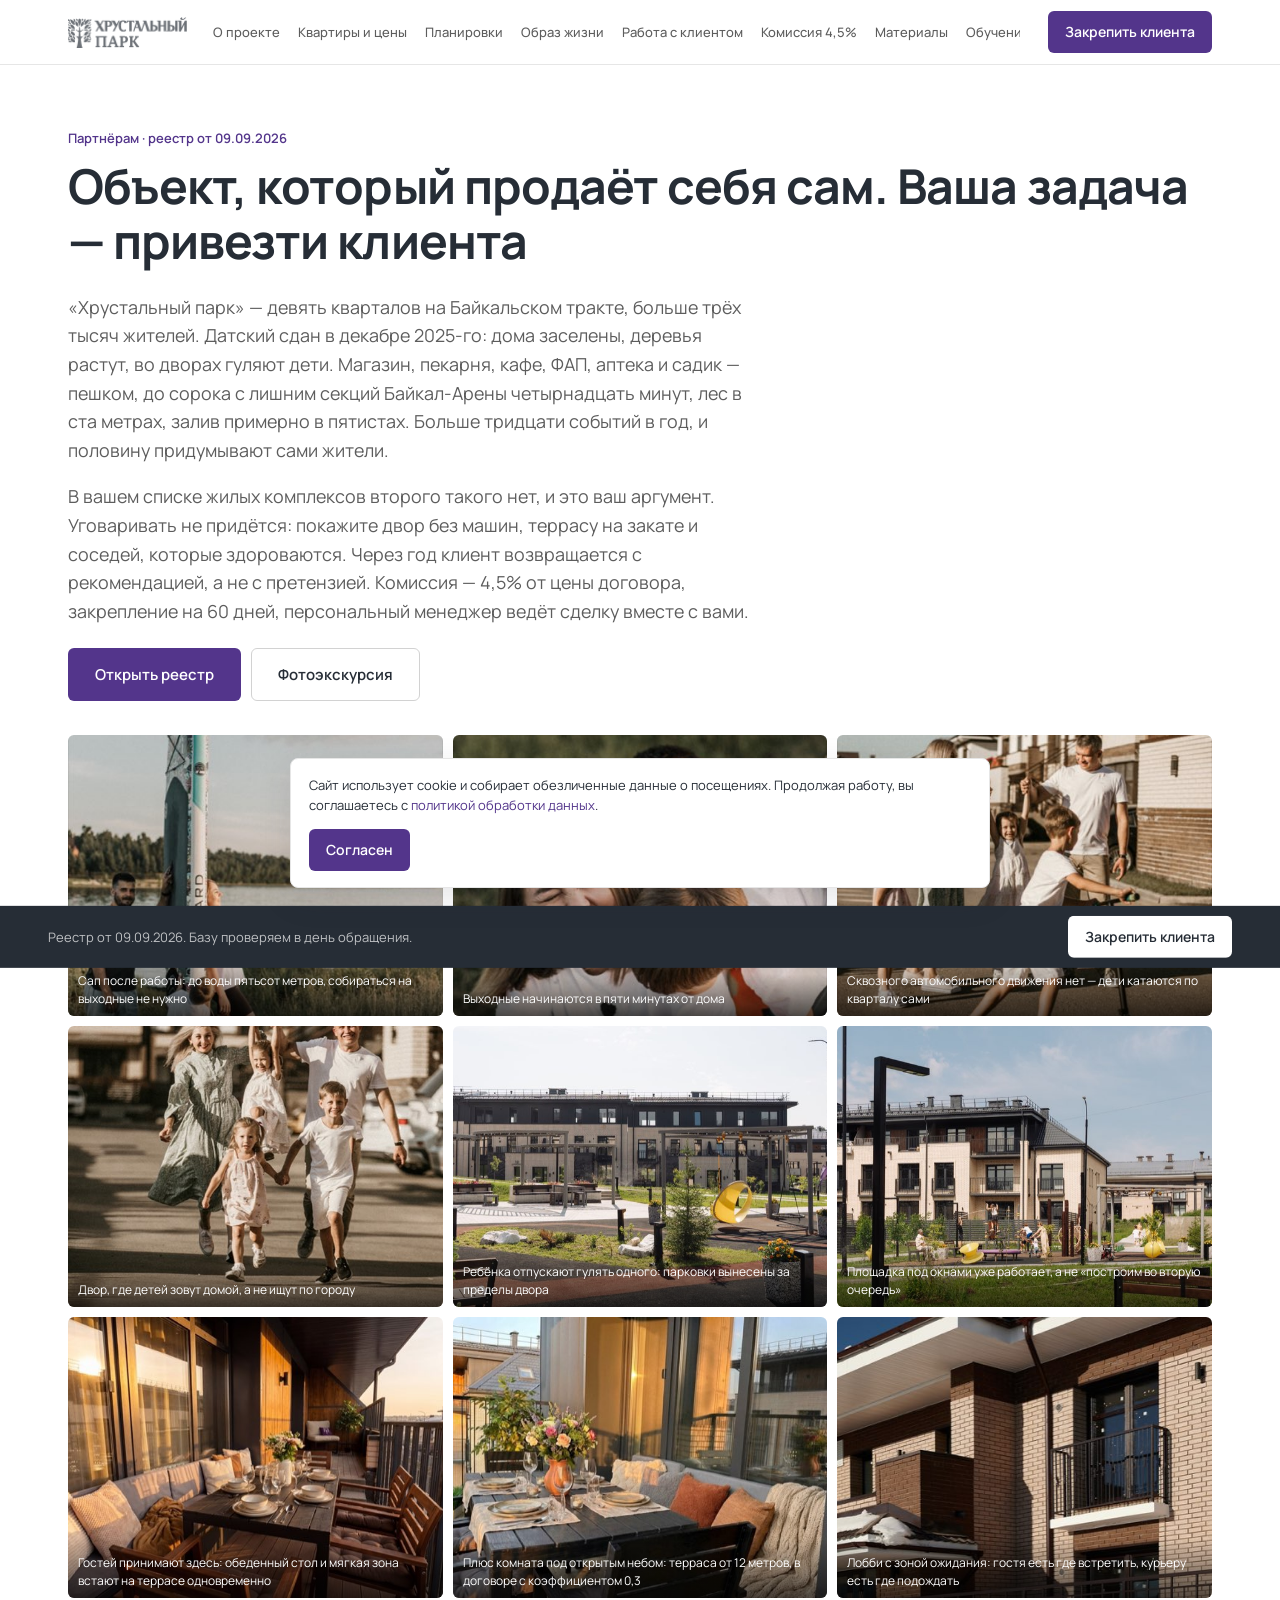
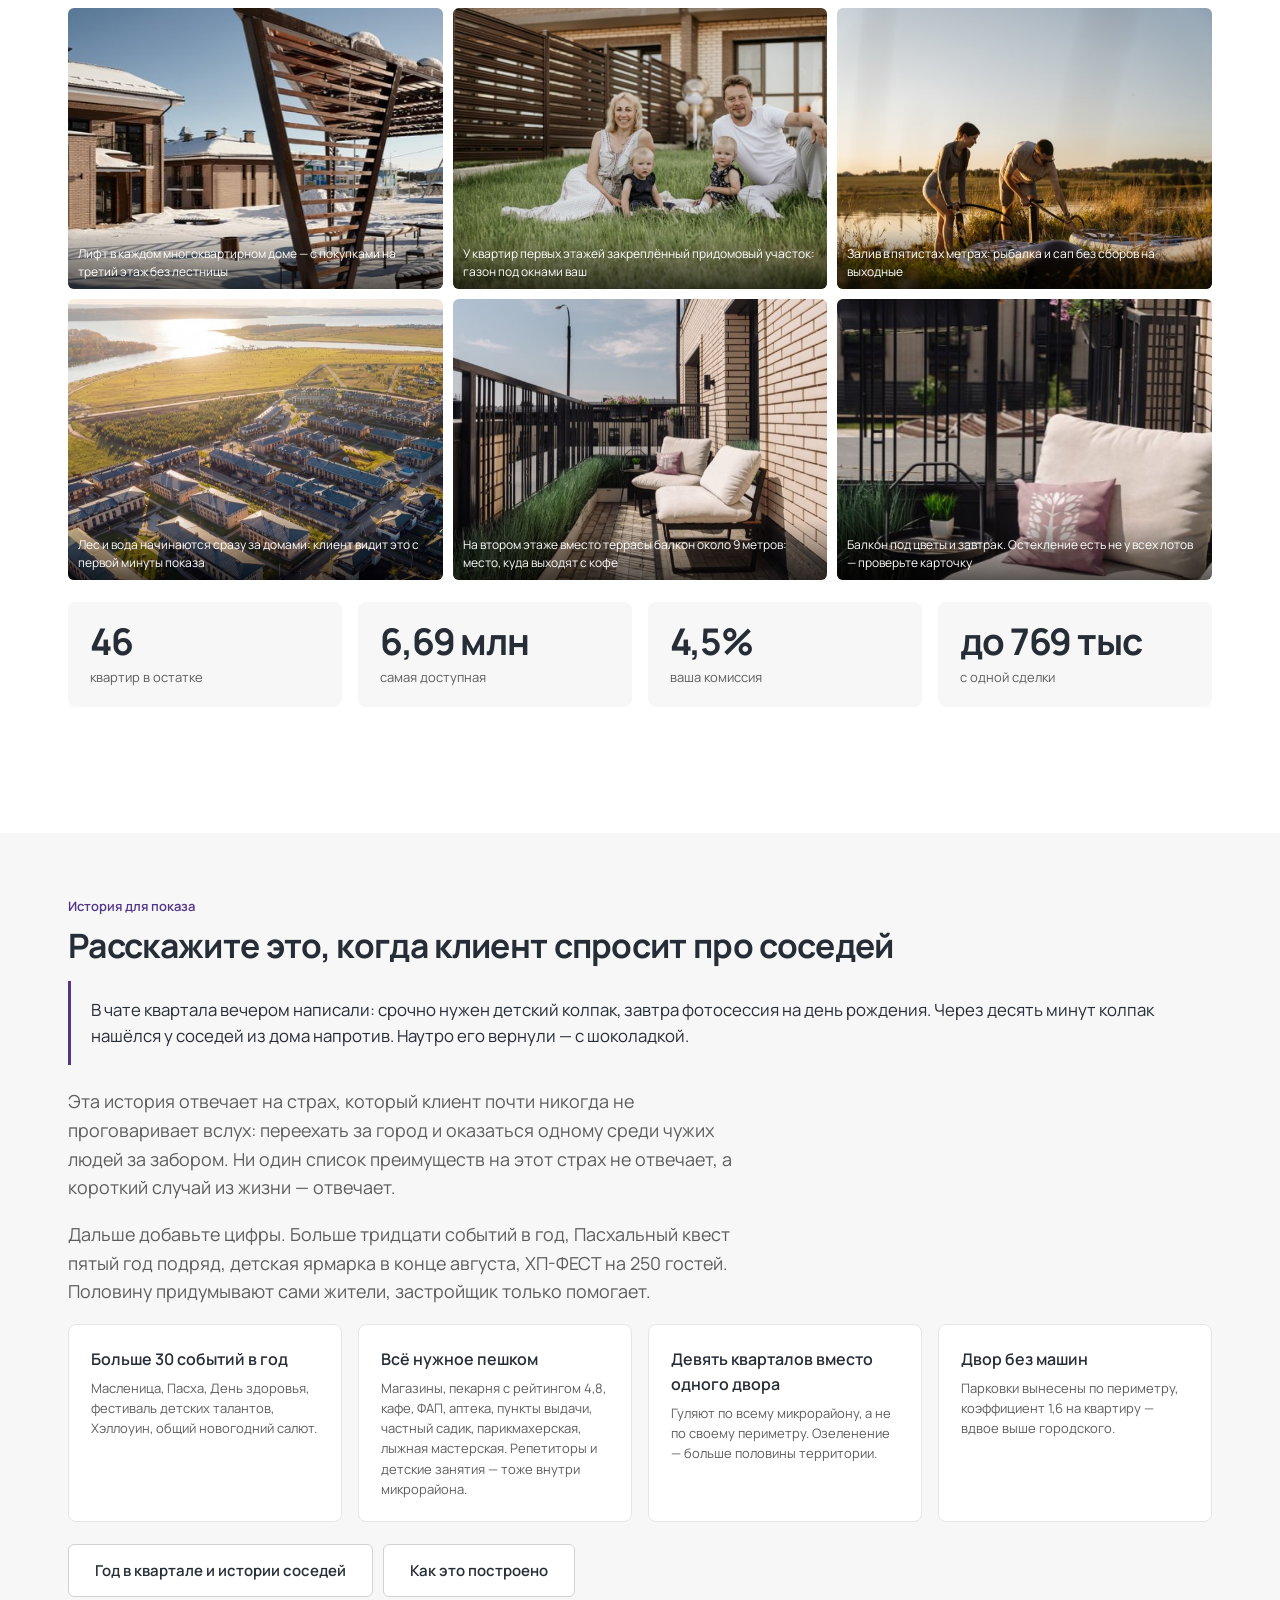
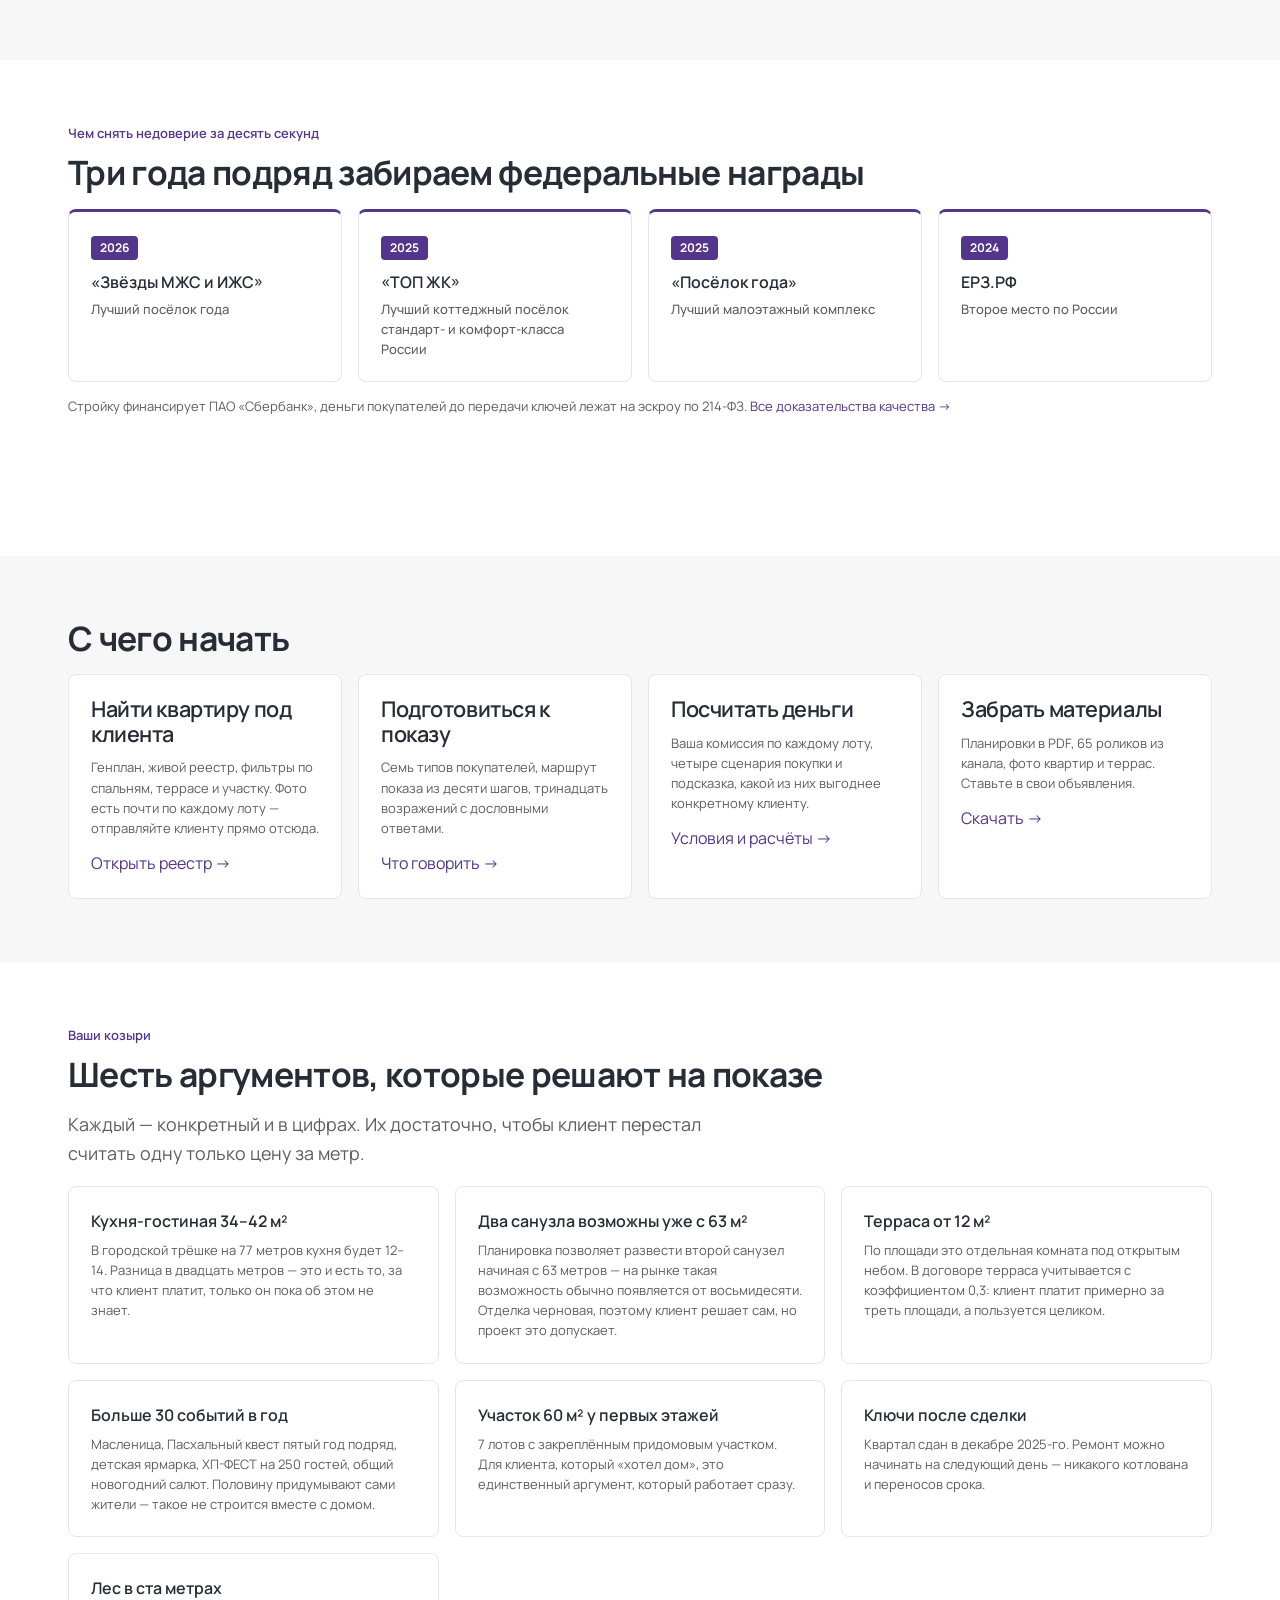
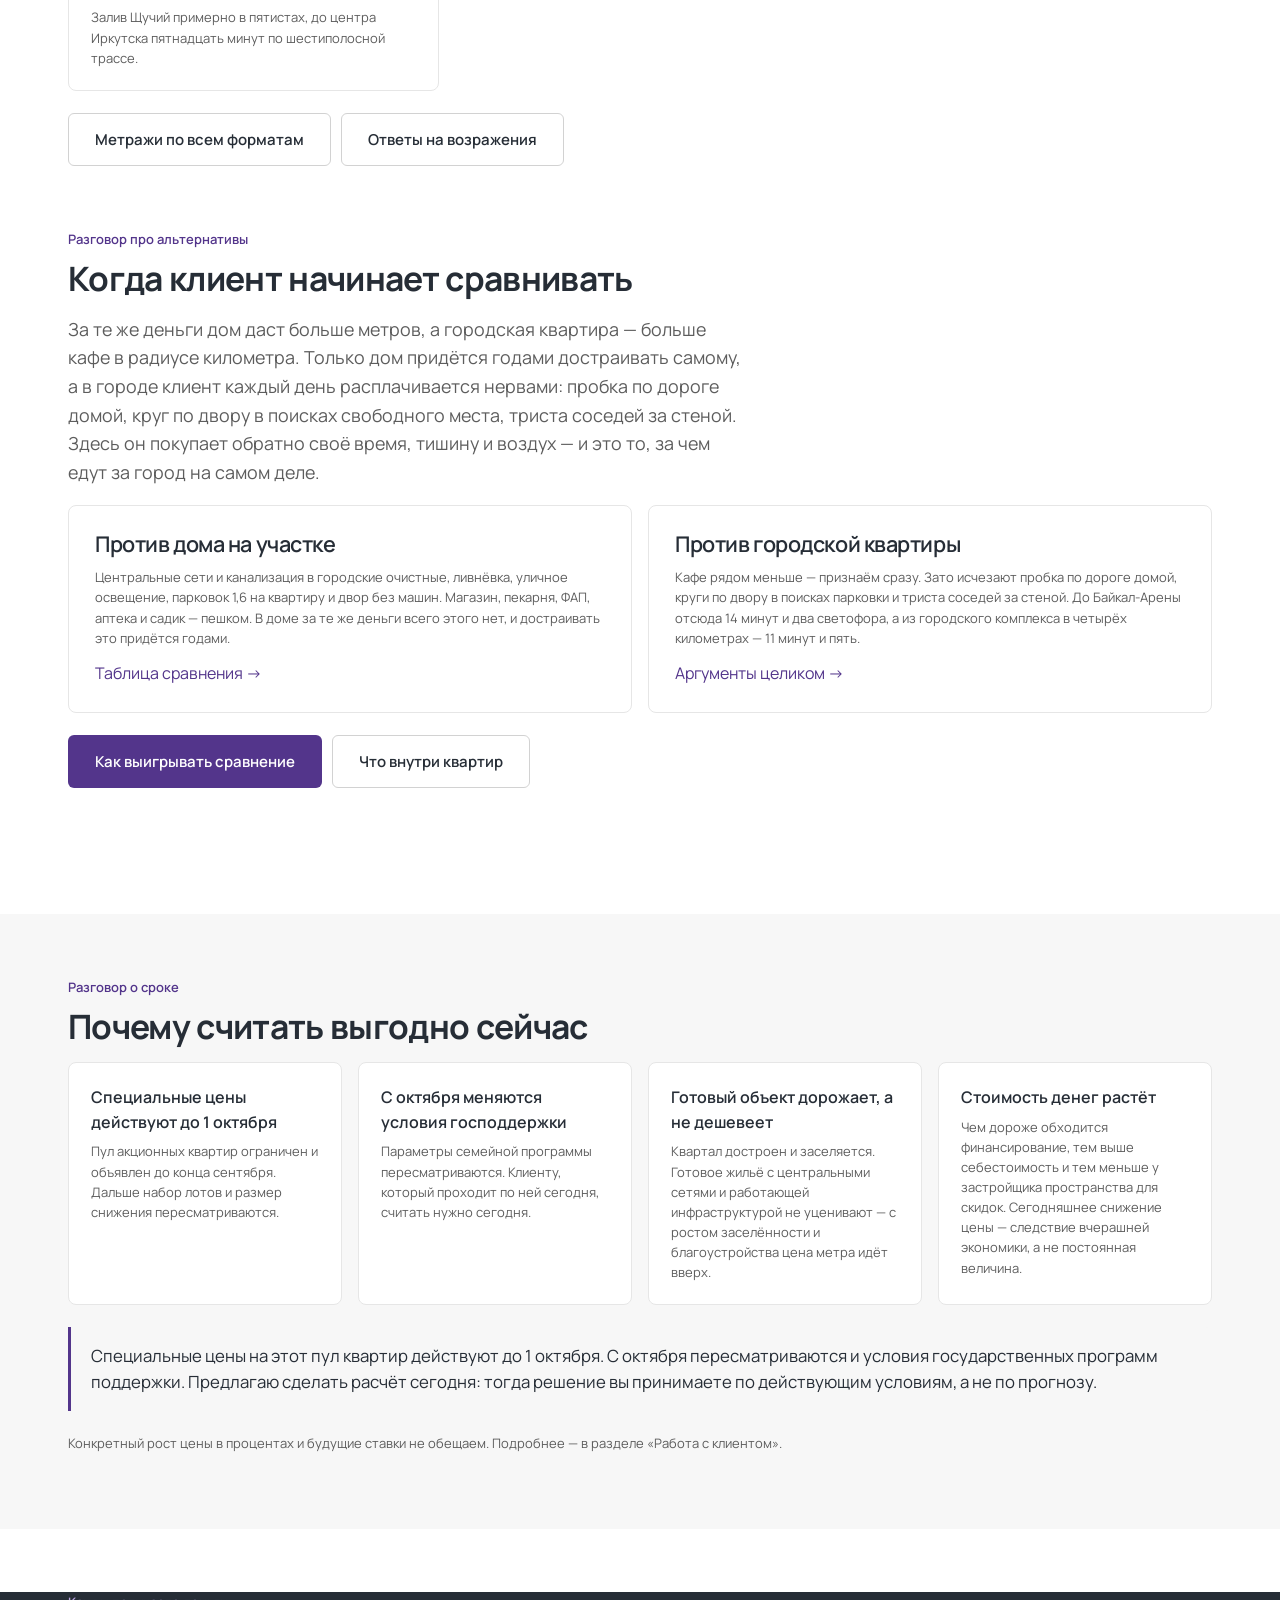
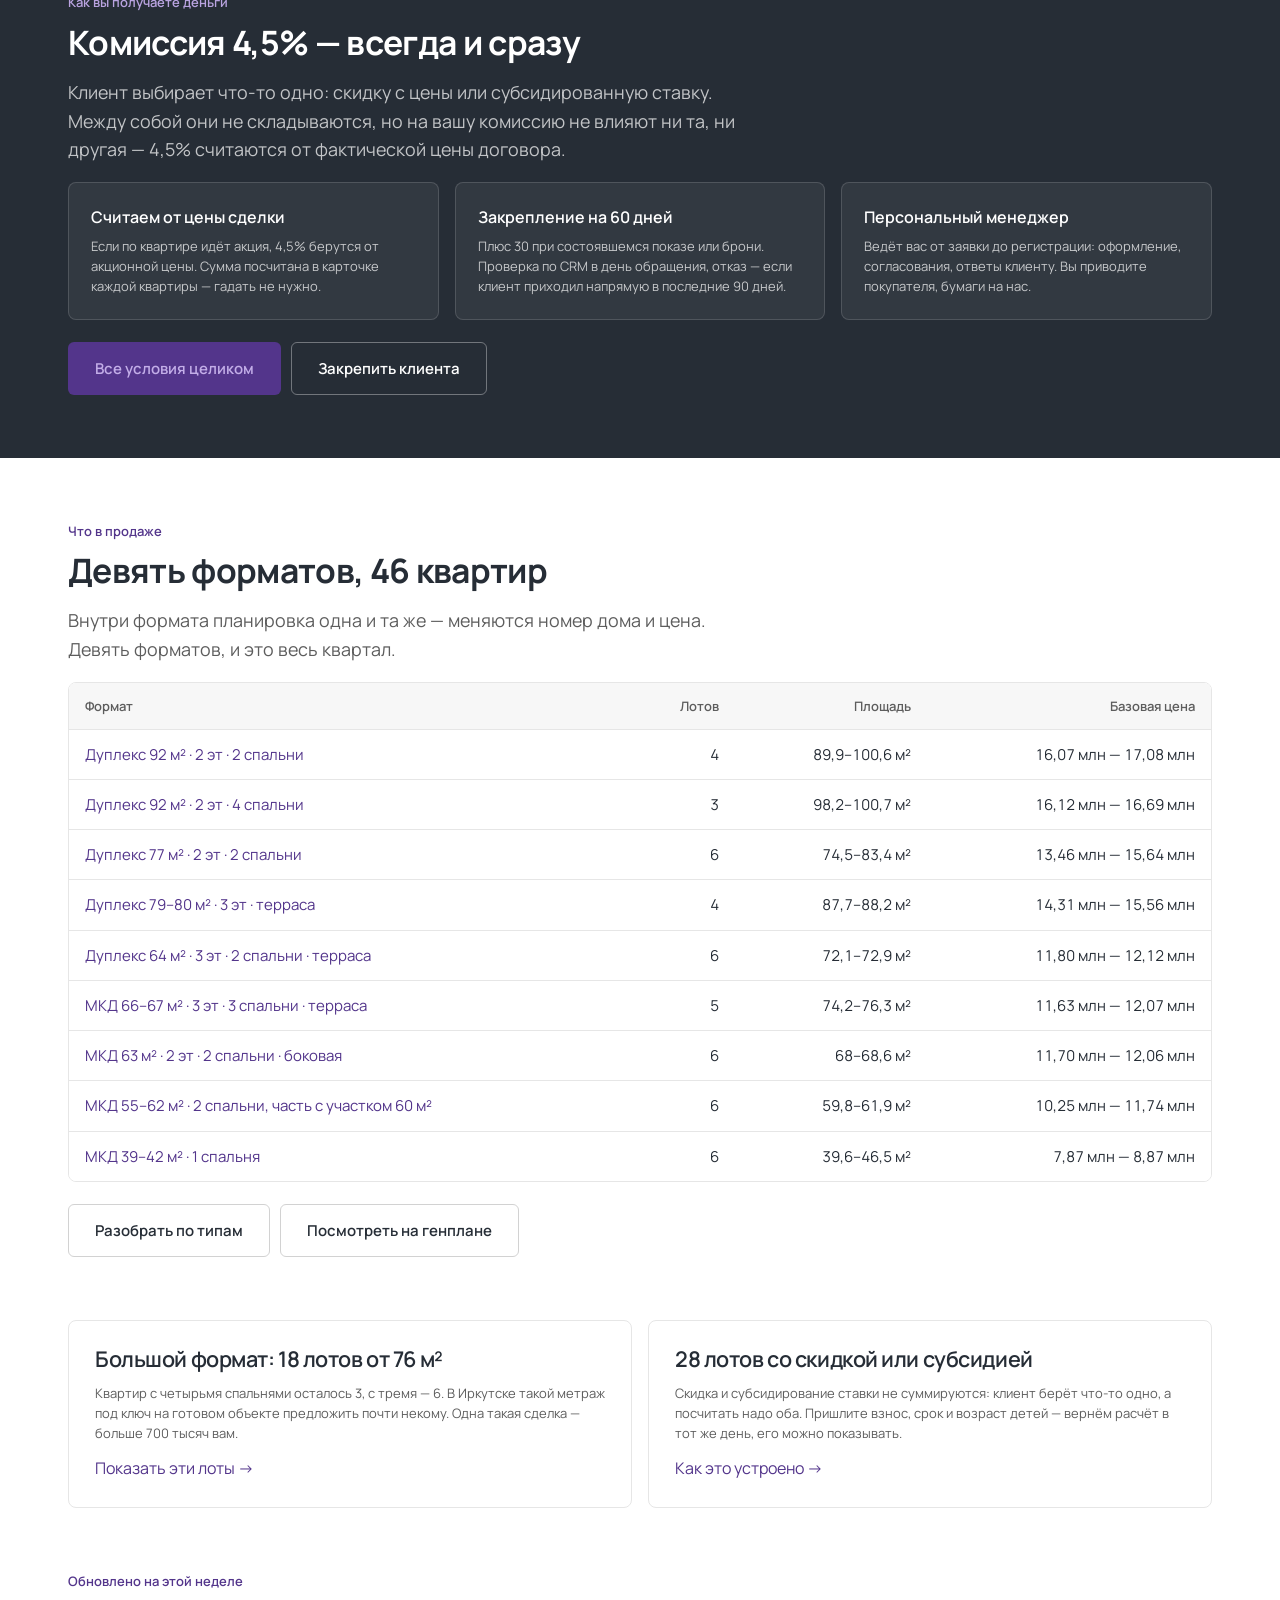
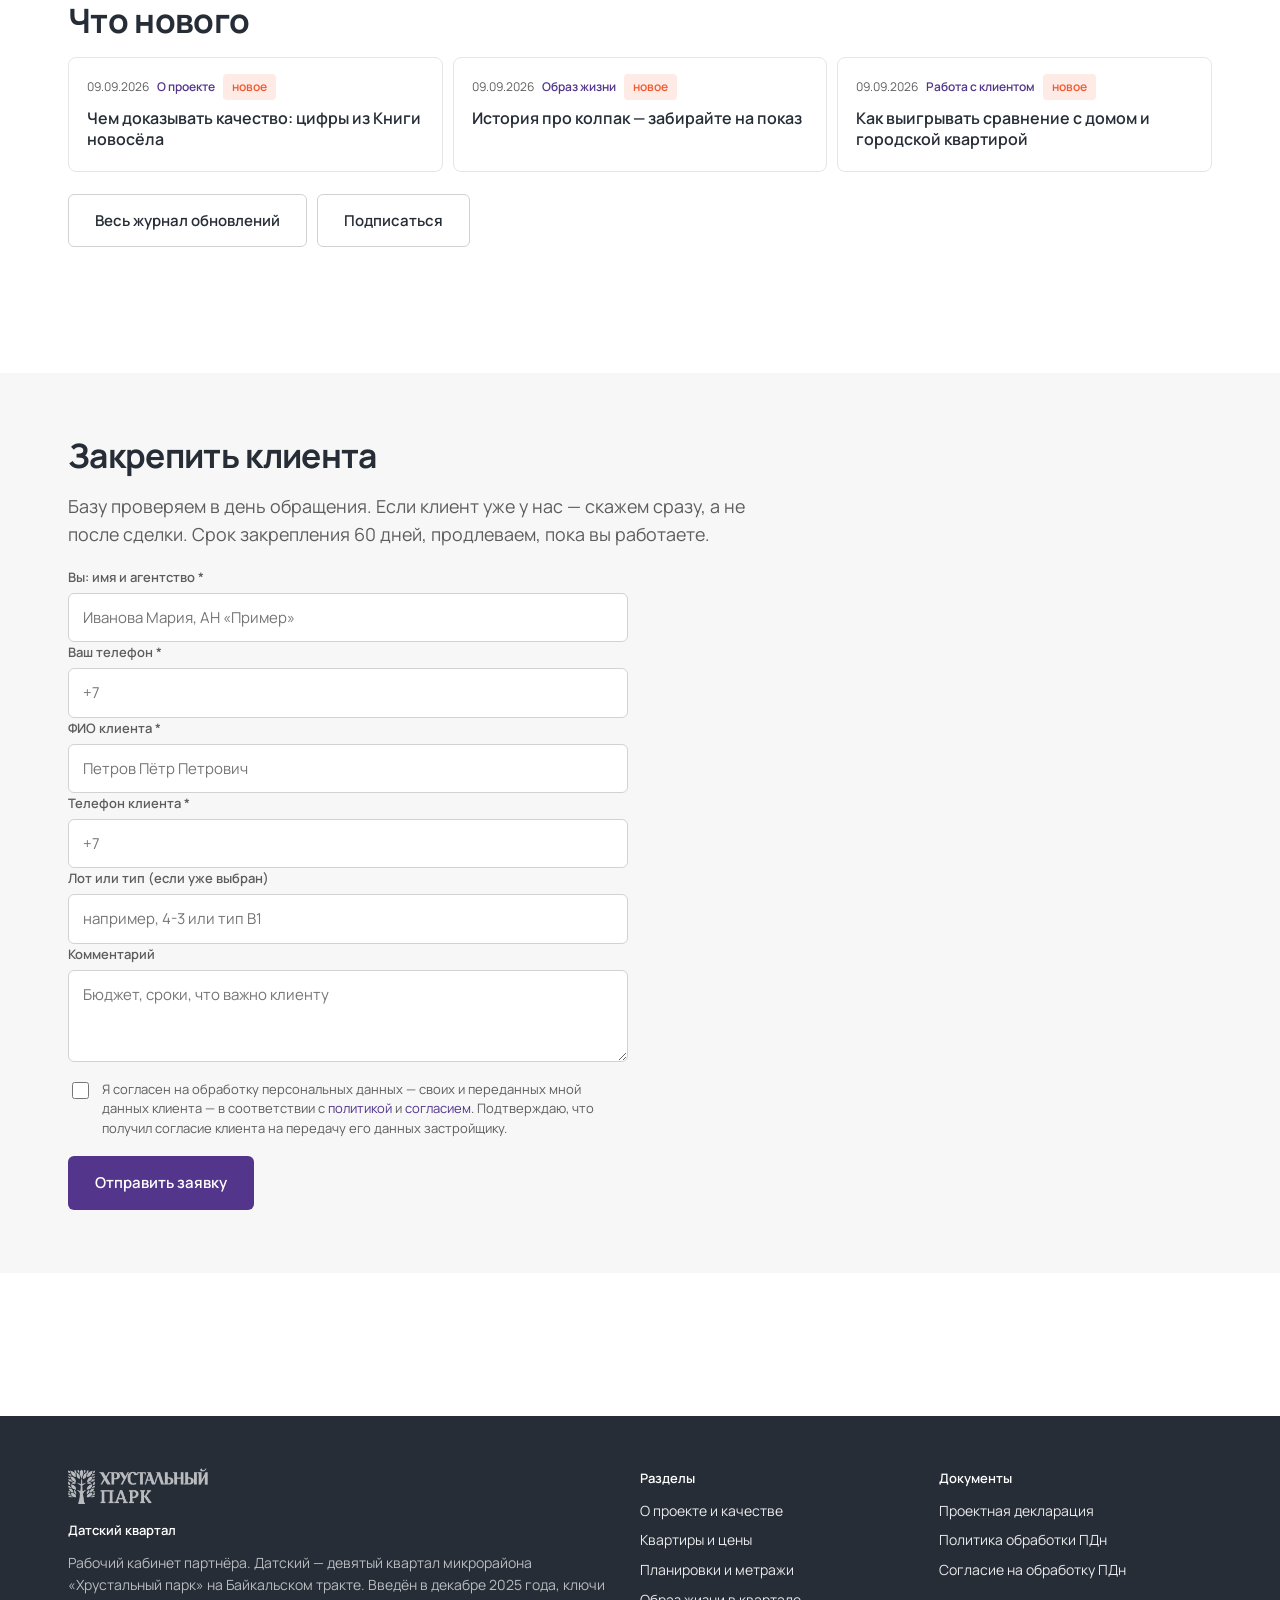
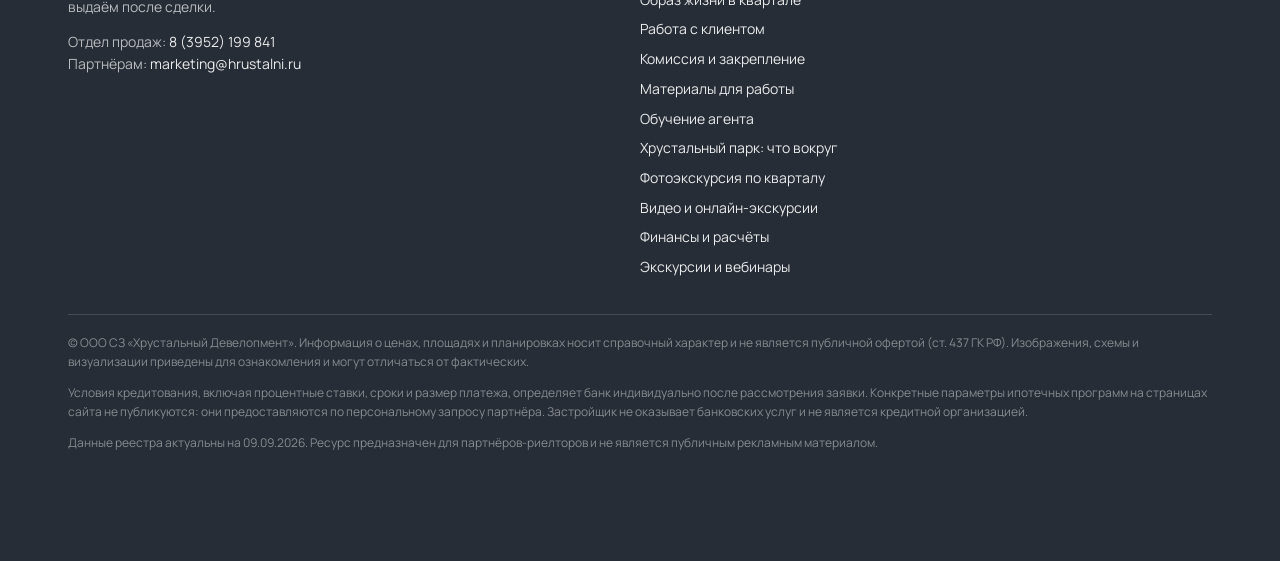
==== commit 00993ddb: "Убраны внутренние пометки с карточек типов, больше фото и роликов в образе жизни Тип F получил норма" ====
--- a/index.html
+++ b/index.html
@@ -92,7 +92,7 @@
      Основной сайт — 97996431, лендинг Датского — 96038525. Нужен отдельный номер. -->
 
 <script src="assets/js/app.js?v=13"></script>
-<script src="assets/js/views.js?v=39"></script>
+<script src="assets/js/views.js?v=40"></script>
 <script>DK.start();</script>
 </body>
 </html>
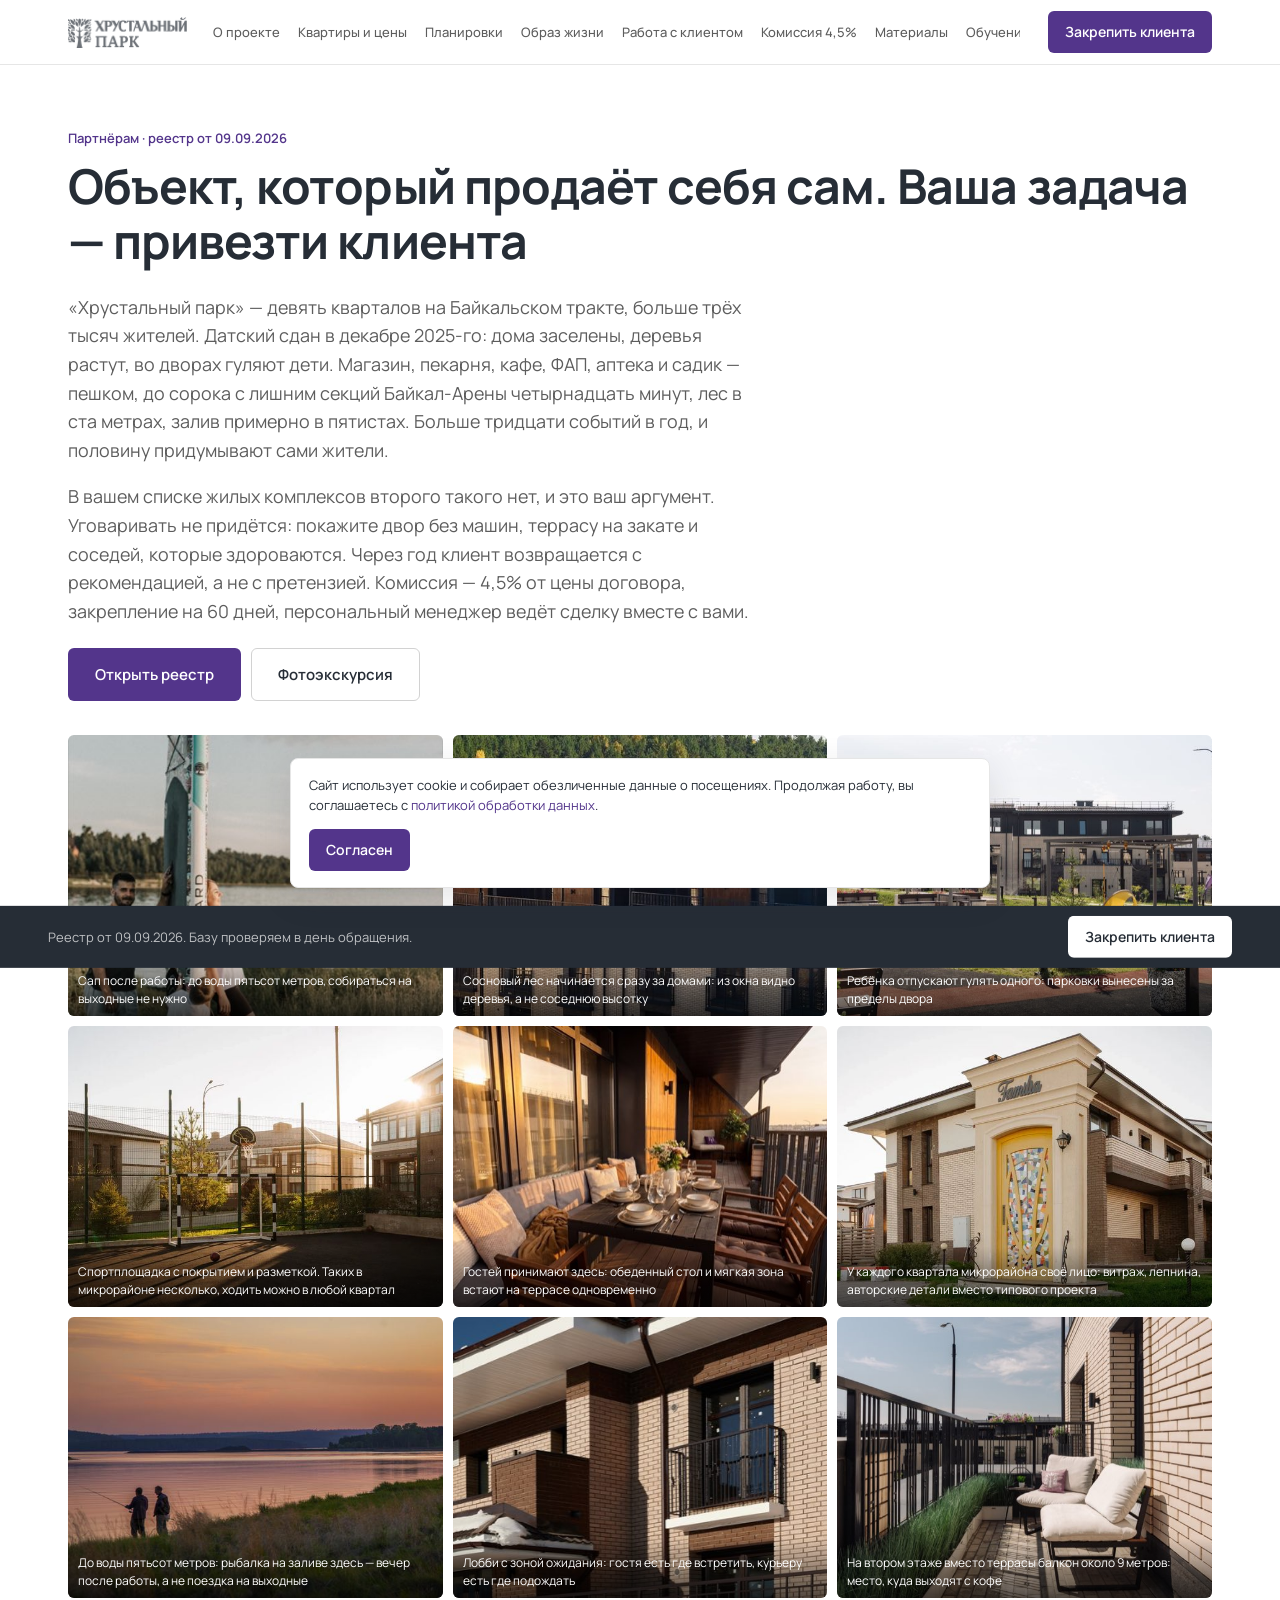
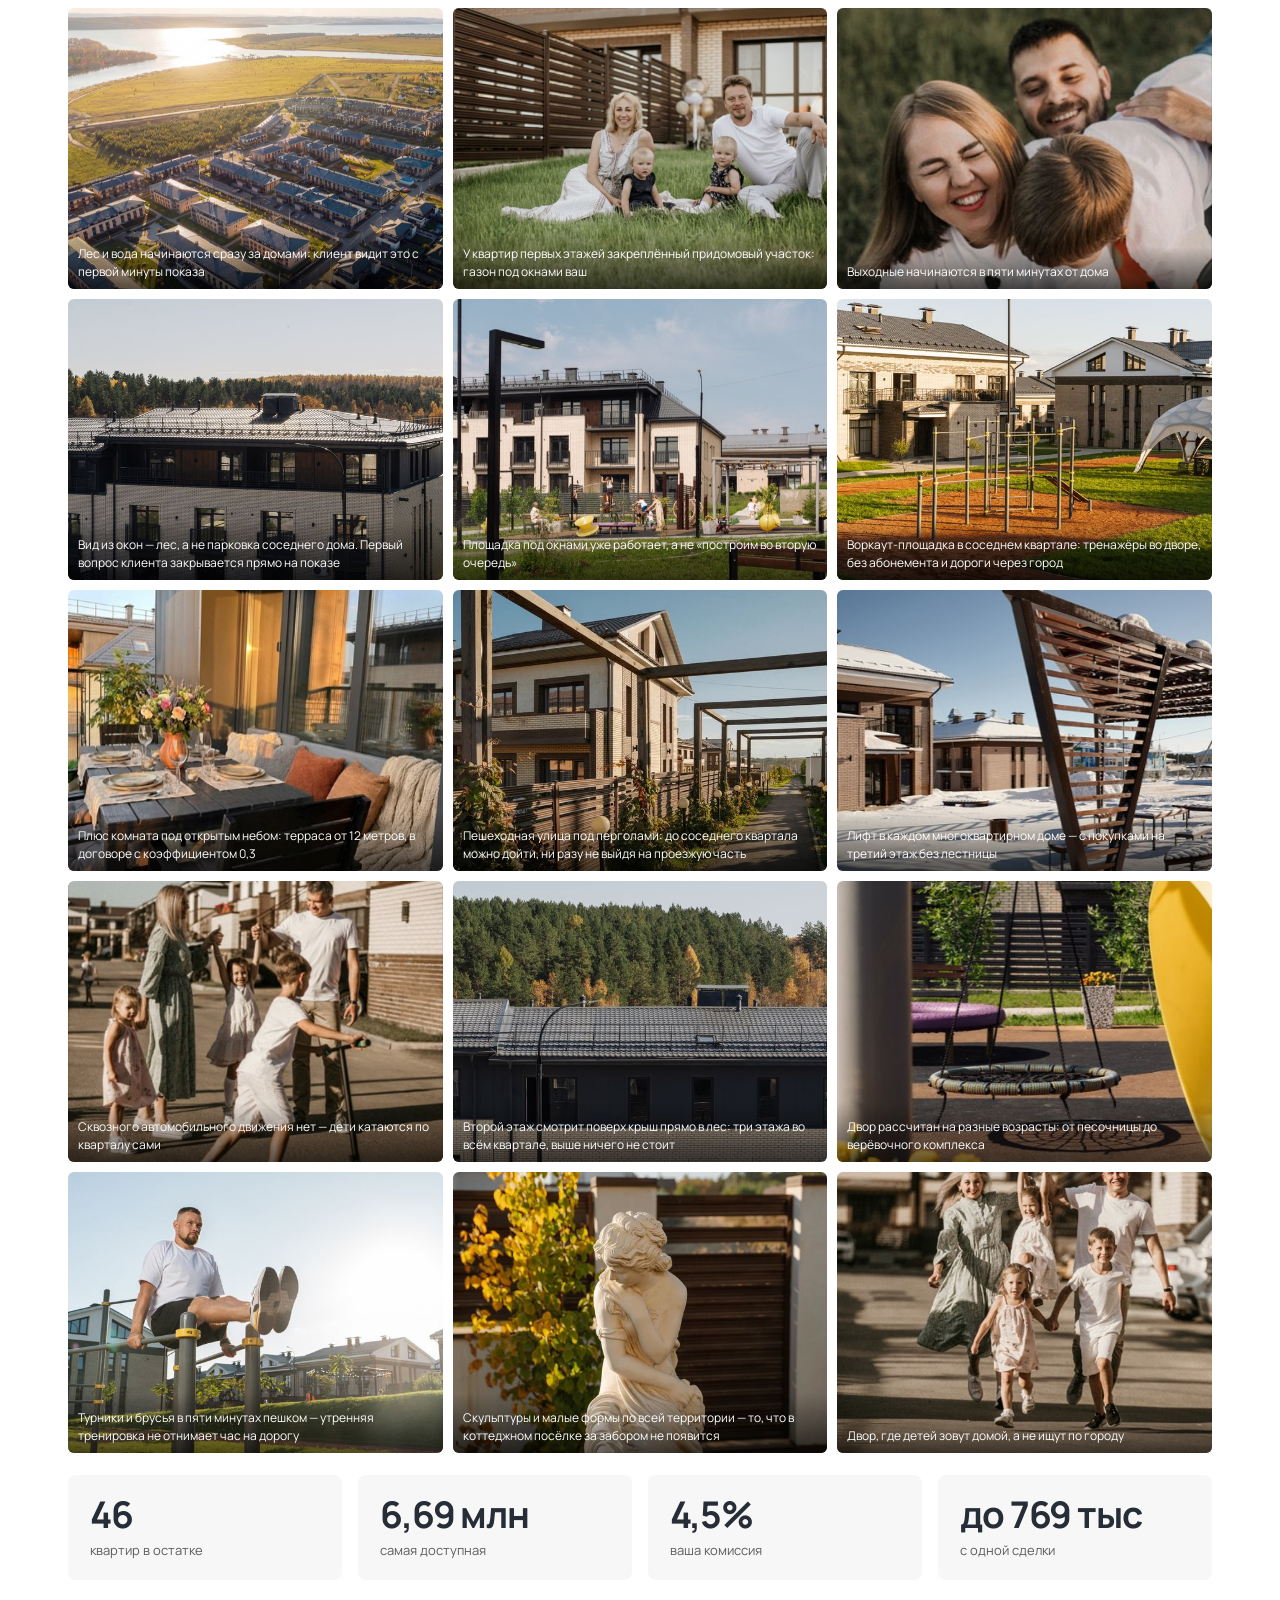
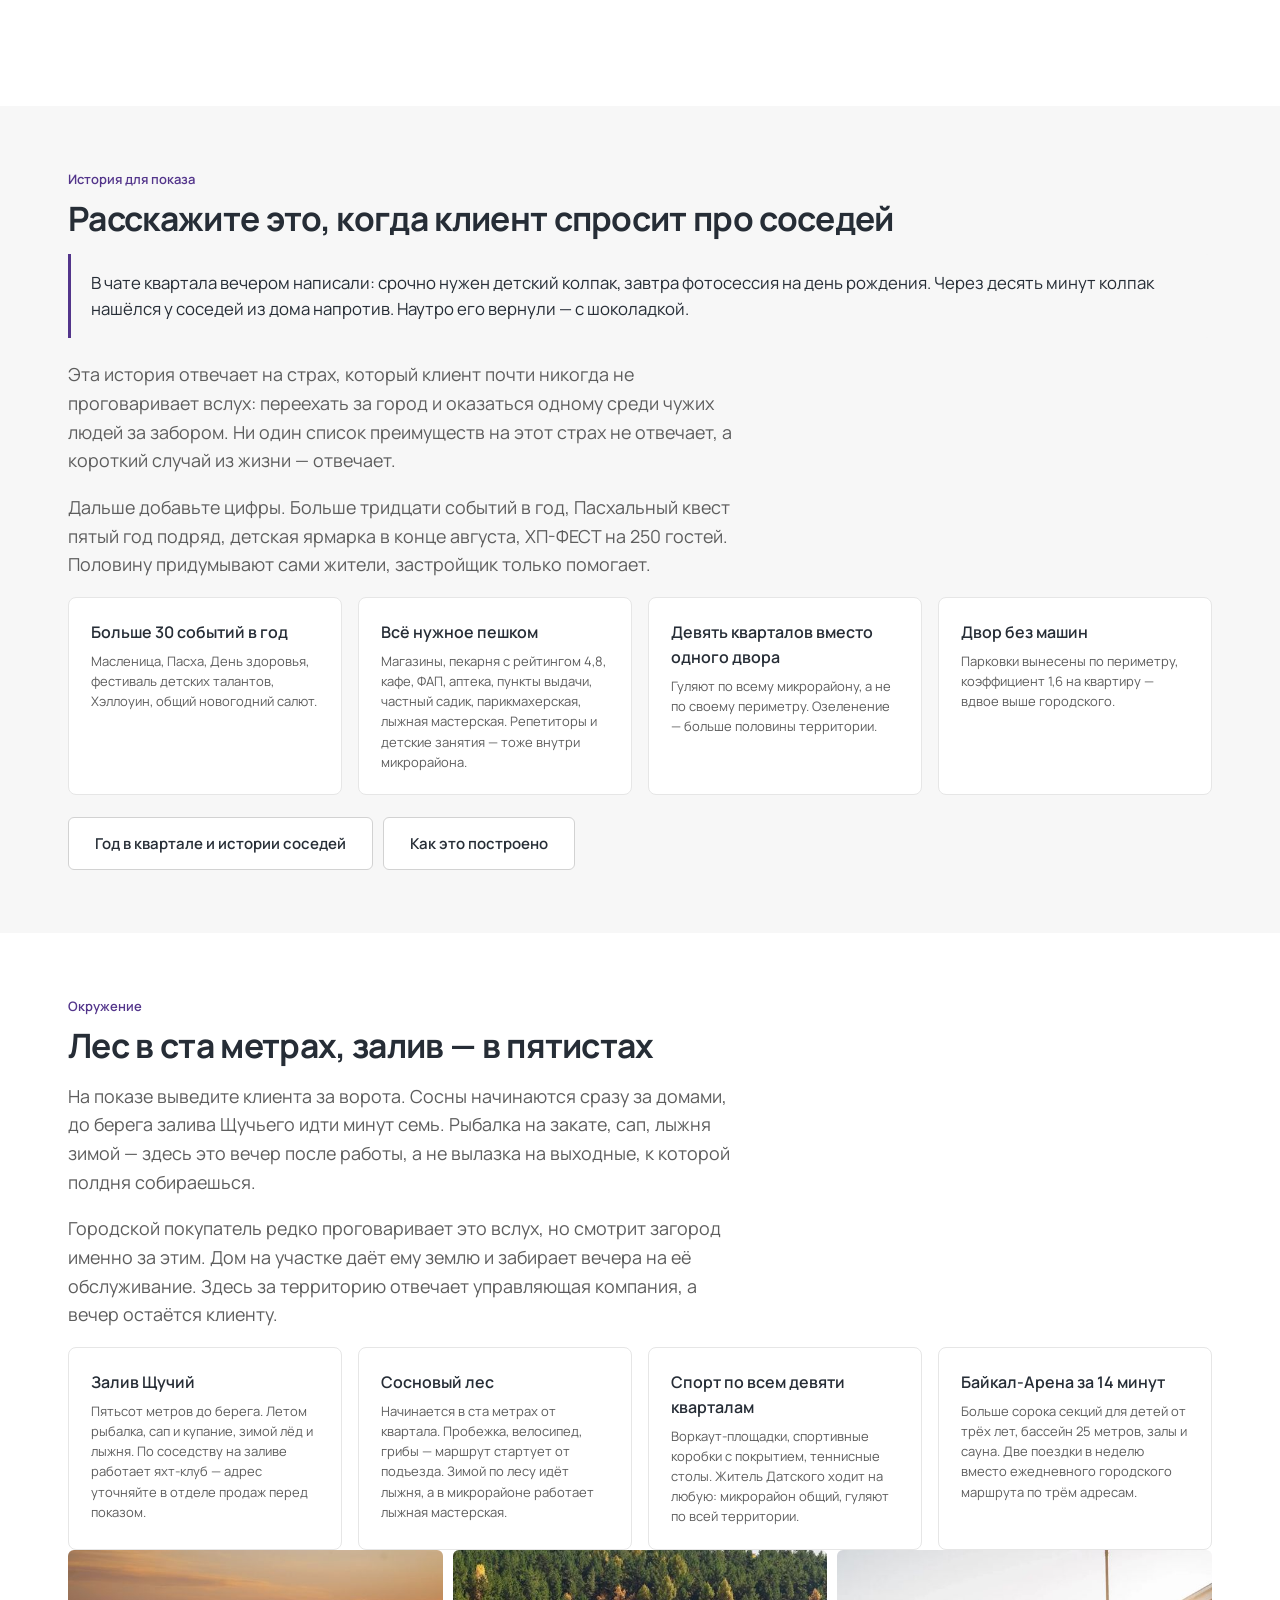
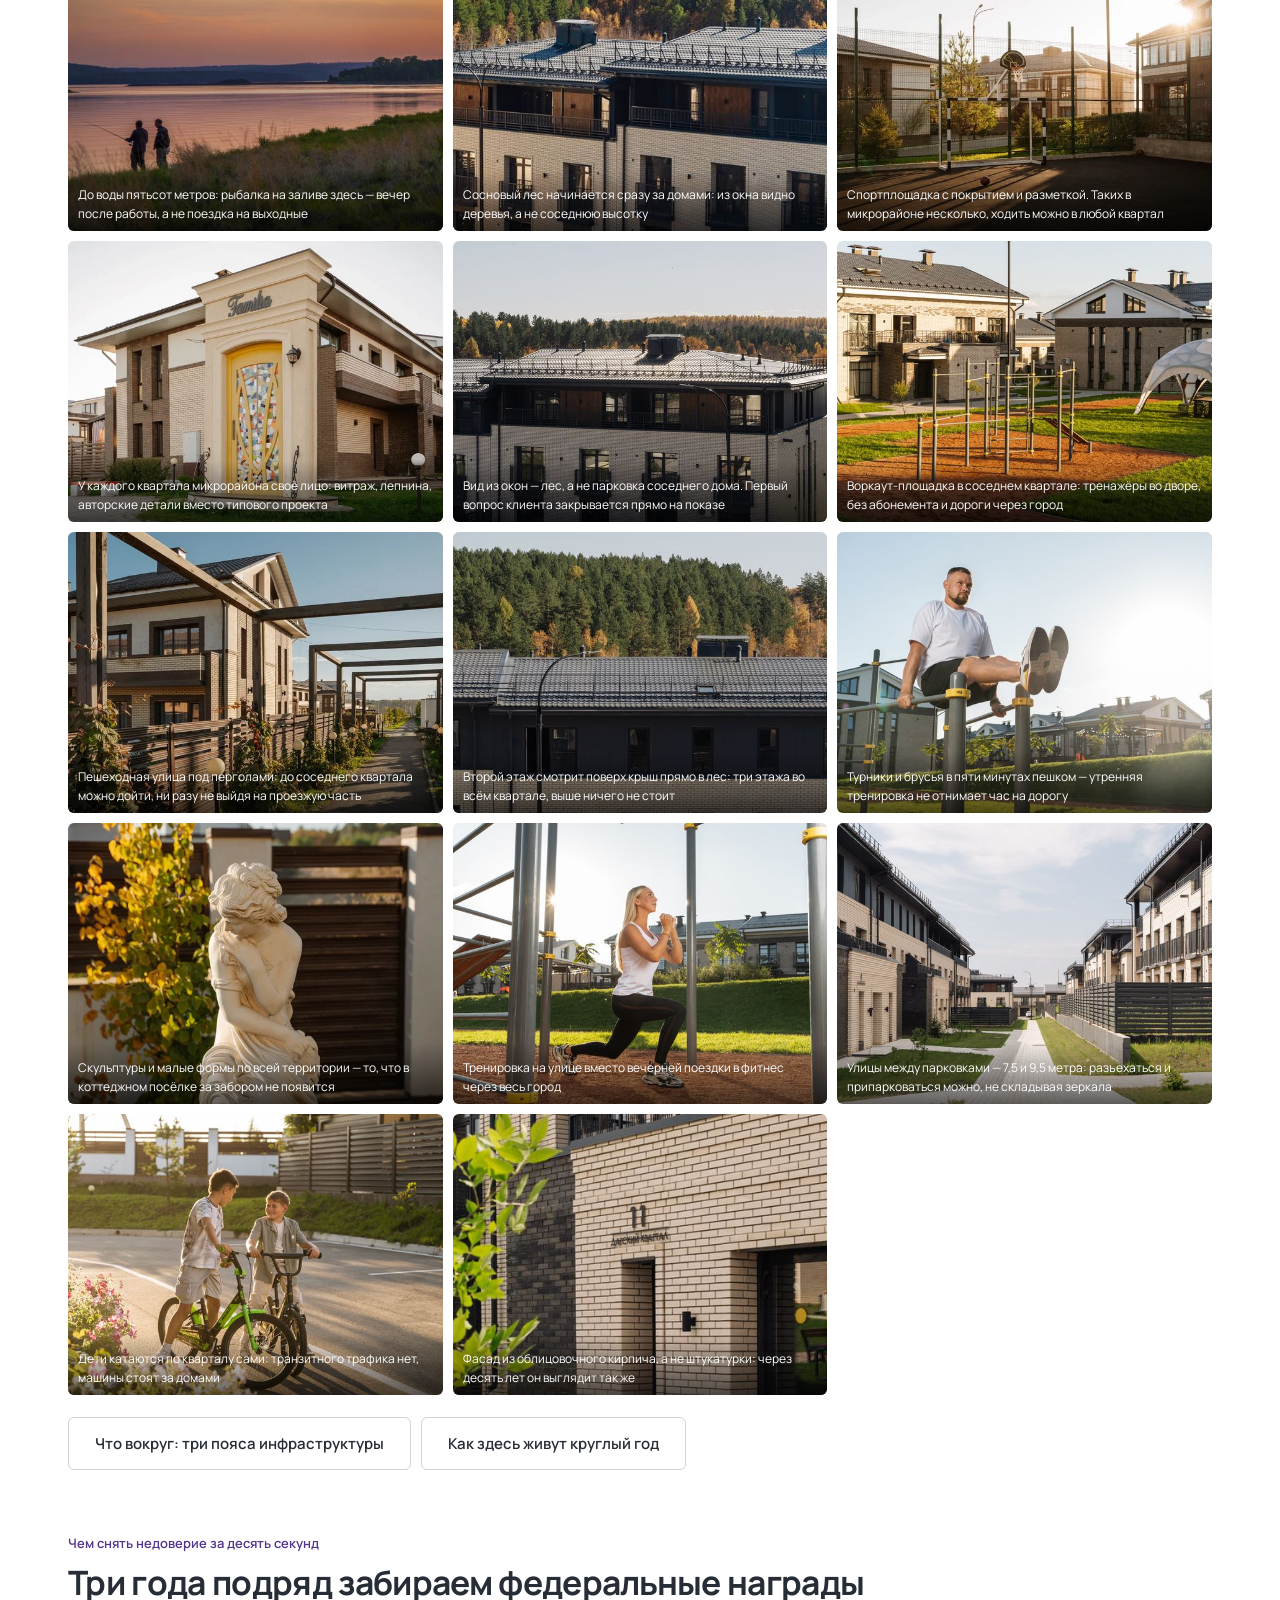
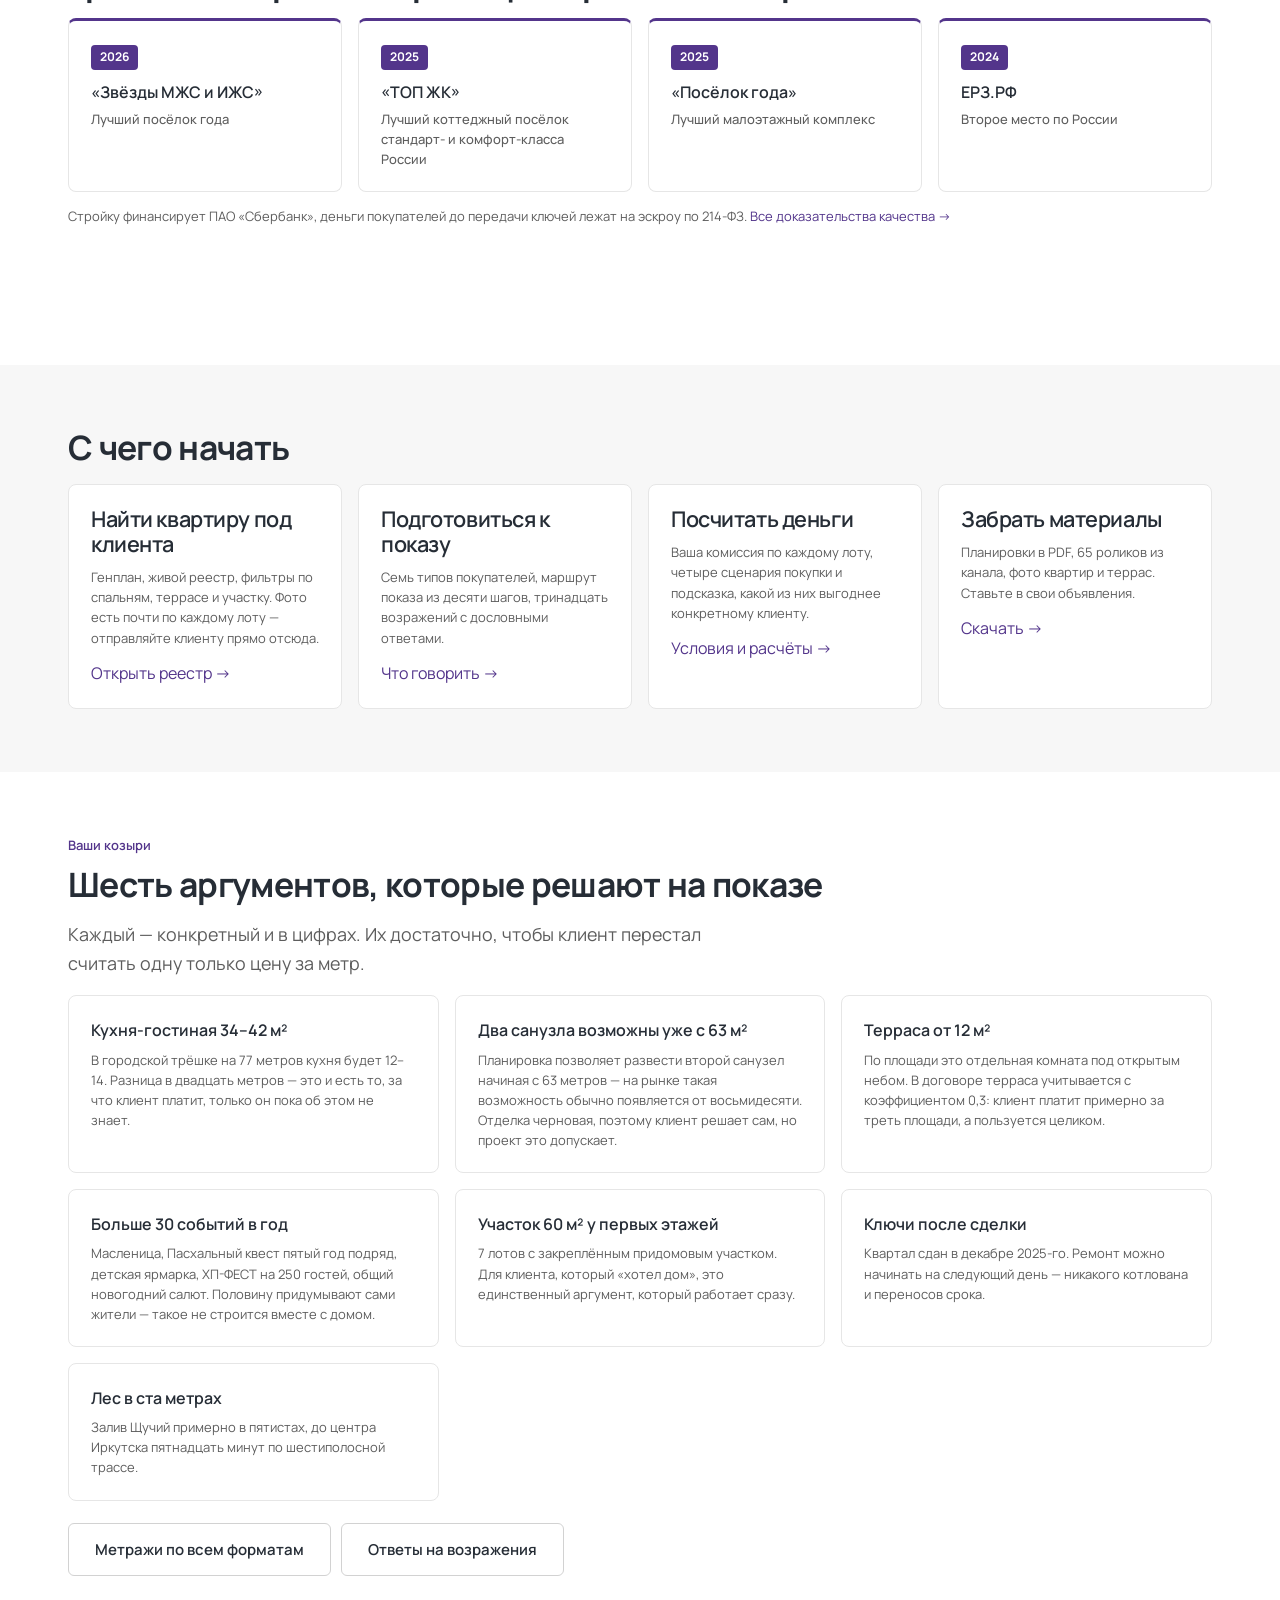
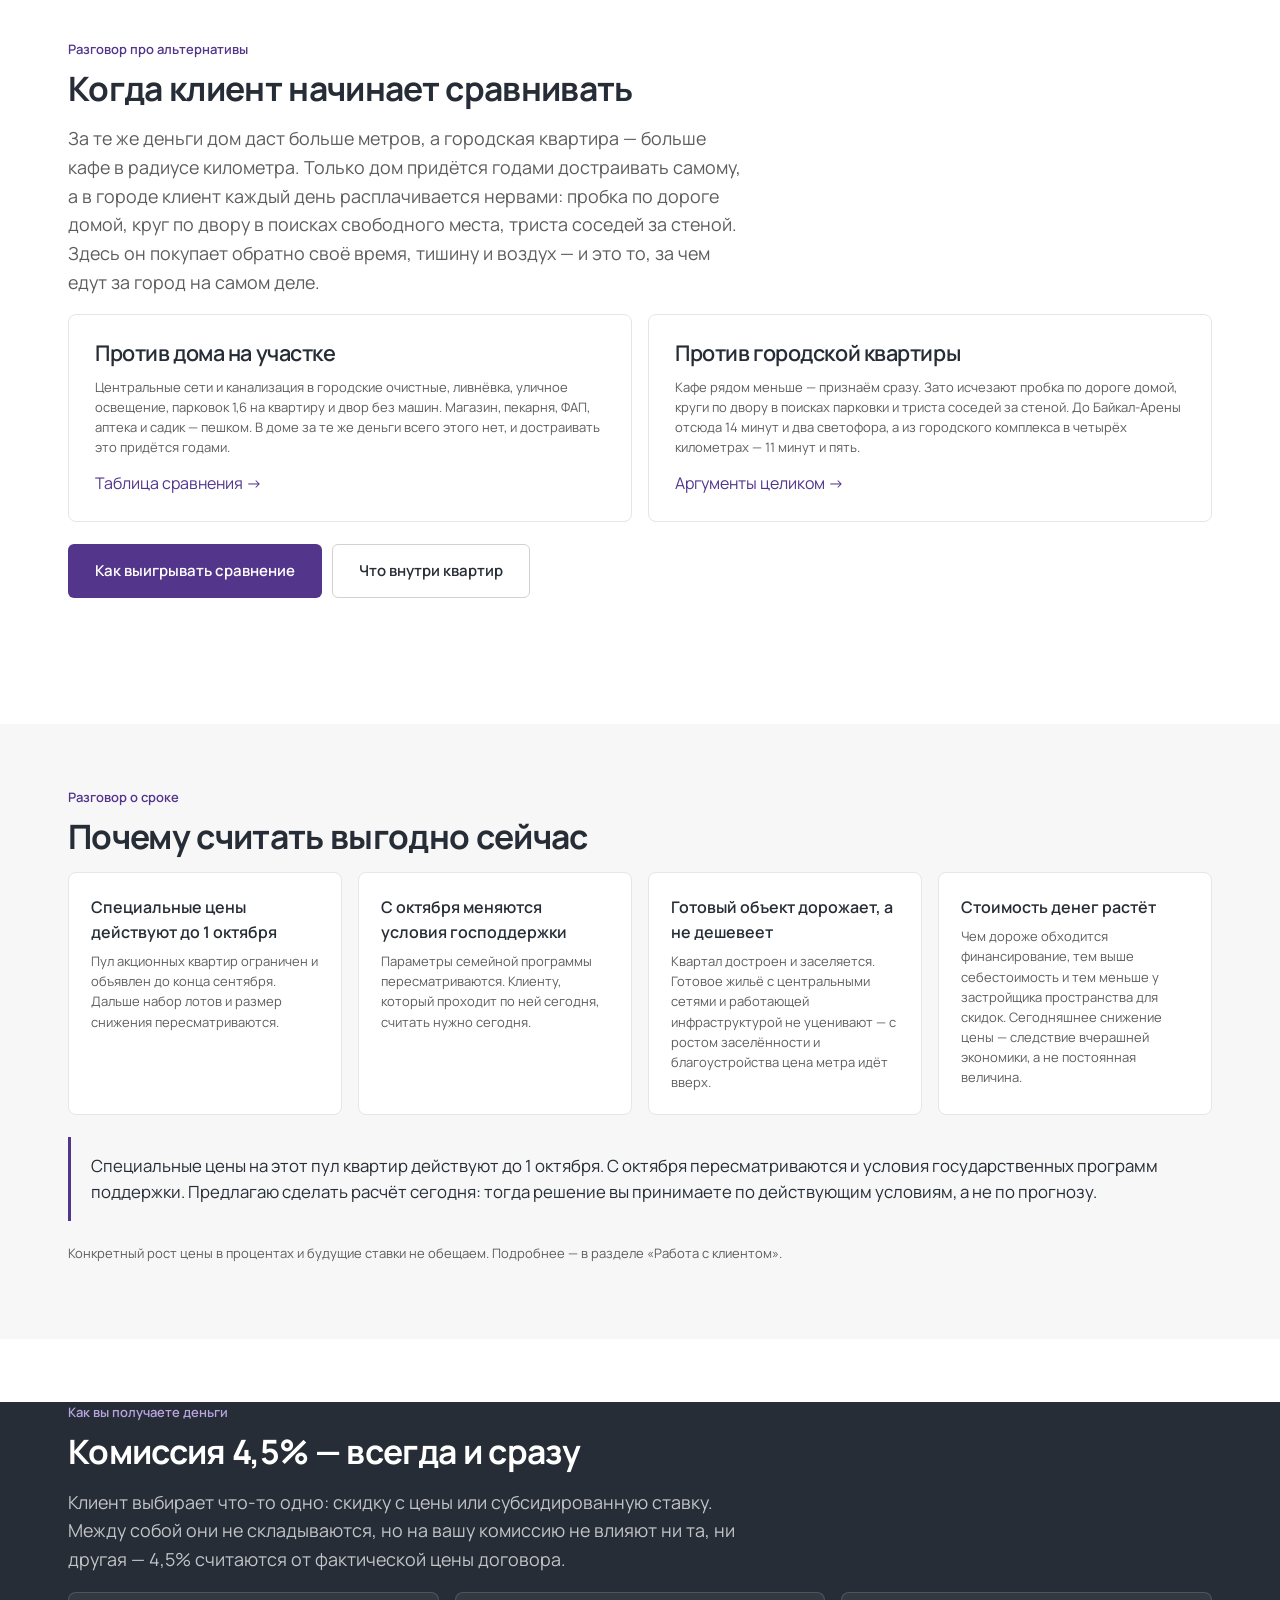
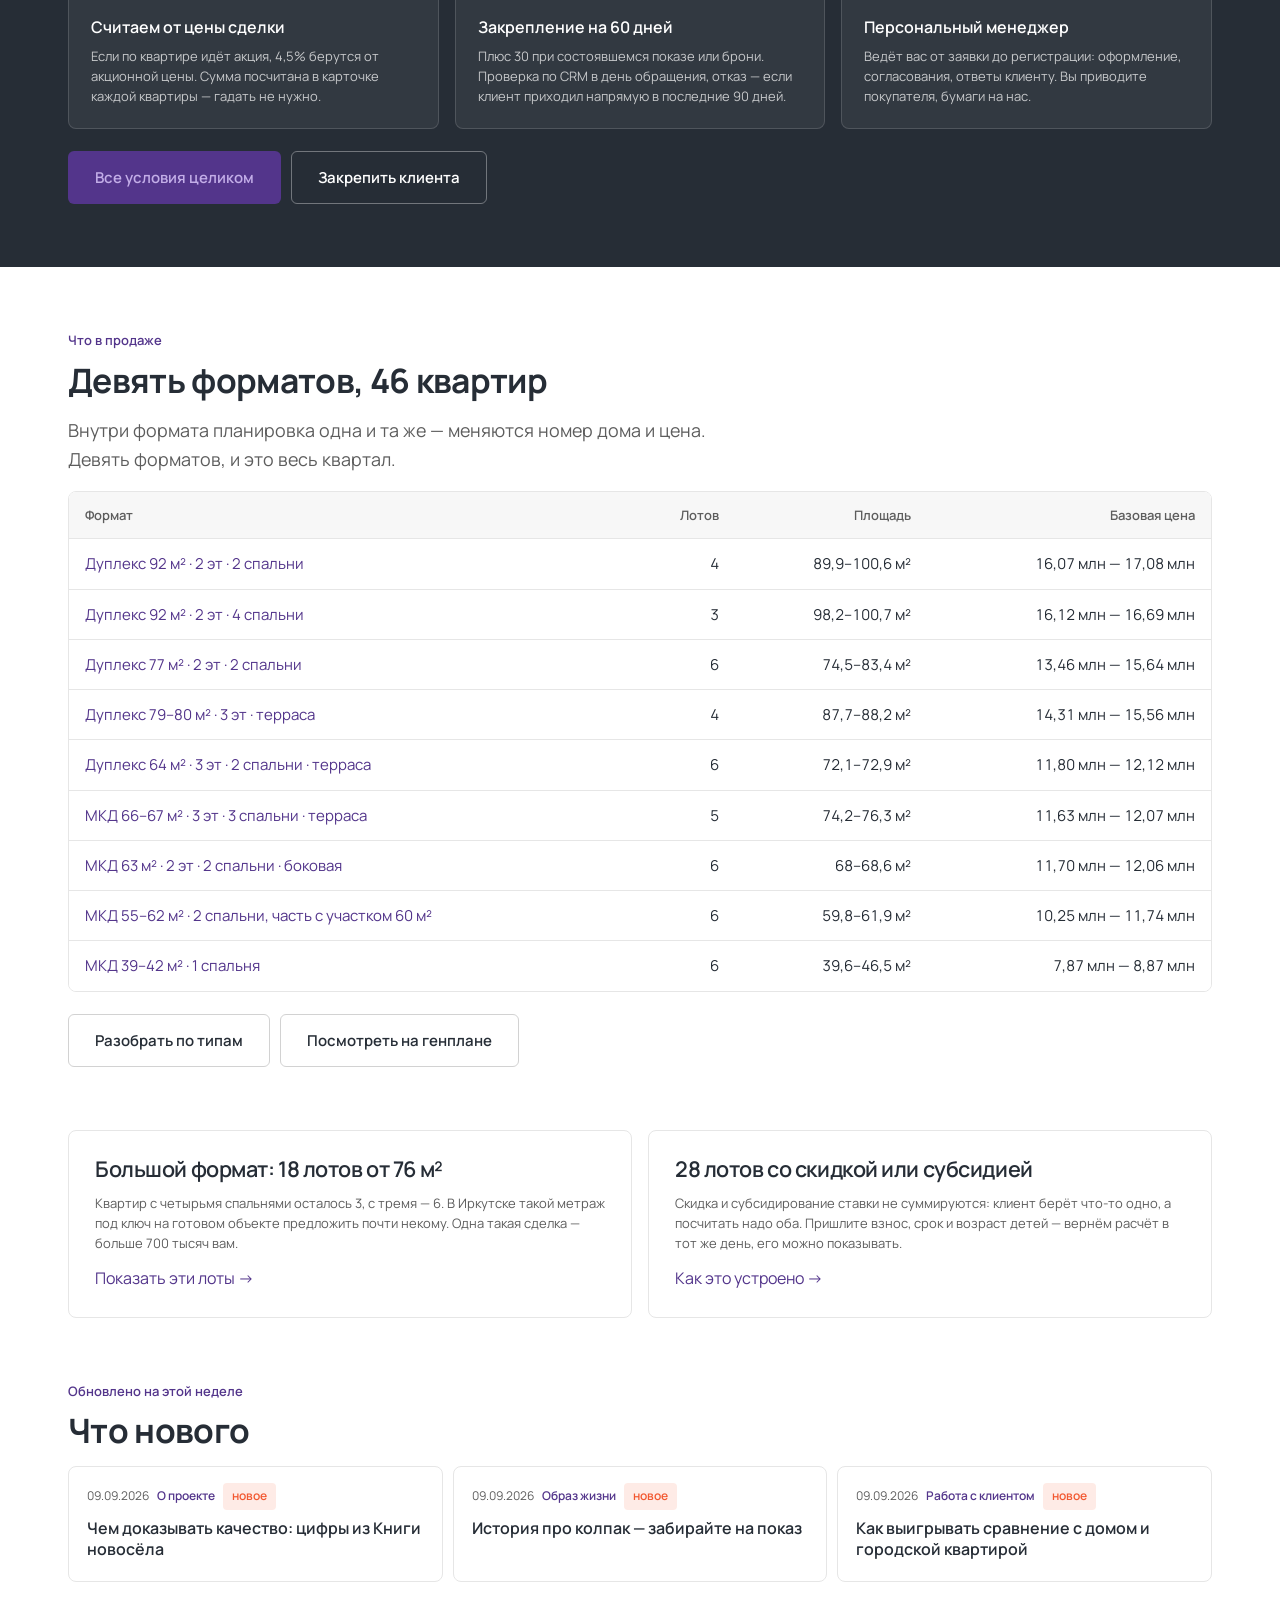
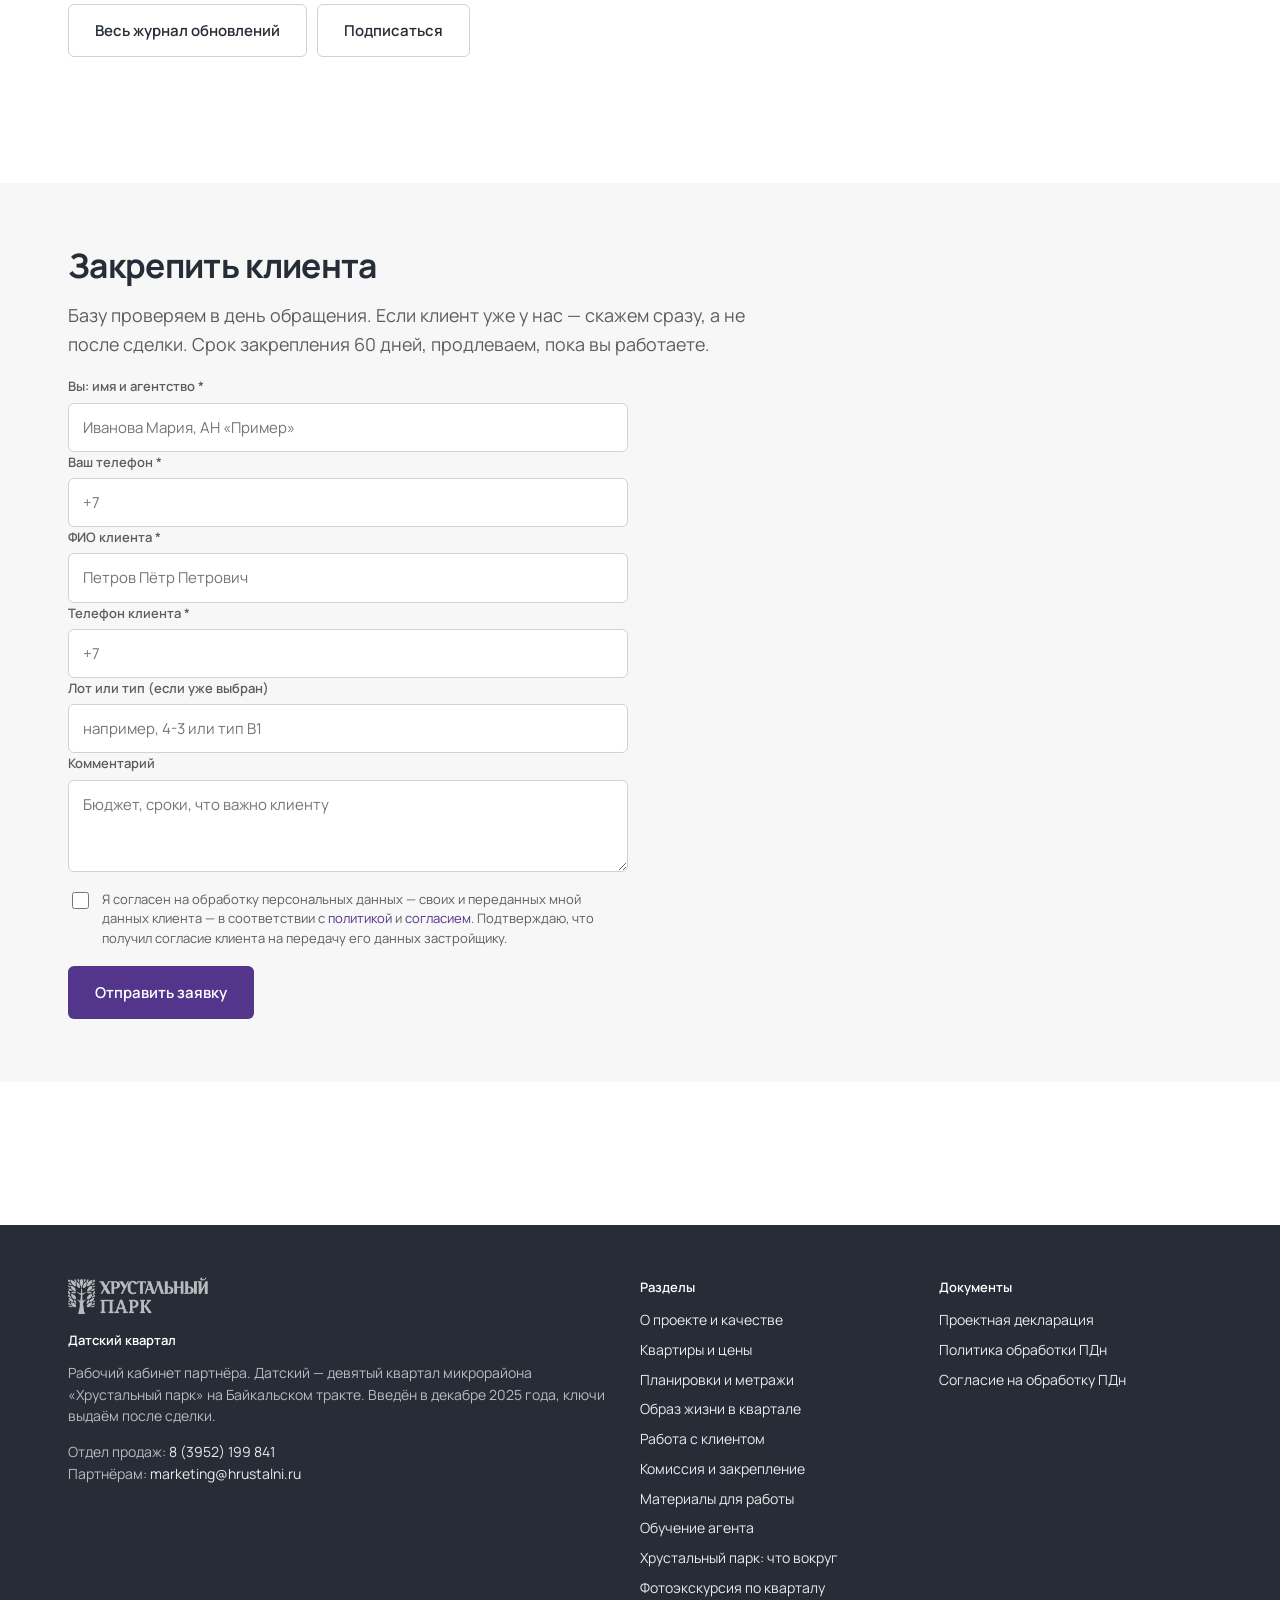
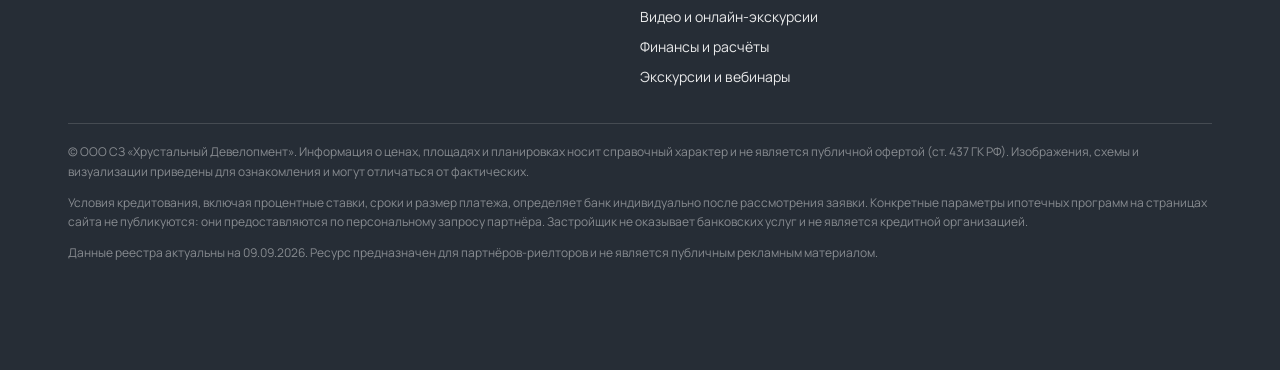
==== commit 96830173: "Окружение: лес, залив и рыбалка, спорт и архитектура 14 новых фото: рыбаки на закате у залива, кварт" ====
--- a/index.html
+++ b/index.html
@@ -14,7 +14,7 @@
 <link rel="preconnect" href="https://fonts.googleapis.com">
 <link rel="preconnect" href="https://fonts.gstatic.com" crossorigin>
 <link rel="stylesheet" href="https://fonts.googleapis.com/css2?family=Manrope:wght@400;500;600;700&subset=latin,cyrillic&display=swap">
-<link rel="stylesheet" href="assets/css/app.css?v=22">
+<link rel="stylesheet" href="assets/css/app.css?v=24">
 </head>
 <body>
 <a class="skip" href="#app">К содержанию</a>
@@ -92,7 +92,7 @@
      Основной сайт — 97996431, лендинг Датского — 96038525. Нужен отдельный номер. -->
 
 <script src="assets/js/app.js?v=13"></script>
-<script src="assets/js/views.js?v=40"></script>
+<script src="assets/js/views.js?v=41"></script>
 <script>DK.start();</script>
 </body>
 </html>
--- a/assets/css/app.css
+++ b/assets/css/app.css
@@ -61,6 +61,21 @@
 .section--dark .eyebrow { color: #B9A3E0; }
 .section--dark a { color: #C3AEE8; }
 .section--dark .card { background: rgba(255,255,255,.06); border-color: rgba(255,255,255,.14); }
+.section--dark blockquote { background: rgba(255,255,255,.07); border-left-color: #C3AEE8; color: #fff; }
+.section--dark .note { background: rgba(255,255,255,.07); border-color: rgba(255,255,255,.16); border-left-color: #C3AEE8; }
+.section--dark .note p { color: rgba(255,255,255,.75); }
+.section--dark .note__t { color: #fff; }
+.section--dark .pill { border-color: rgba(255,255,255,.28); color: rgba(255,255,255,.8); }
+.section--dark .badge--bron { background: rgba(255,255,255,.14); color: rgba(255,255,255,.86); }
+.section--dark table.tbl { background: transparent; color: #fff; }
+.section--dark table.tbl thead th { background: rgba(255,255,255,.08); color: rgba(255,255,255,.75); }
+.section--dark table.tbl th, .section--dark table.tbl td { border-bottom-color: rgba(255,255,255,.14); }
+.section--dark table.tbl tbody tr:hover { background: rgba(255,255,255,.05); }
+.section--dark .tbl-scroll { border-color: rgba(255,255,255,.16); }
+.section--dark .list-a li::before { color: #C3AEE8; }
+.section--dark .fld > label, .section--dark .consent { color: rgba(255,255,255,.72); }
+.section--dark .form__ok { background: rgba(255,255,255,.07); border-color: #C3AEE8; }
+.section--dark .payload { background: rgba(0,0,0,.25); border-color: rgba(255,255,255,.16); color: rgba(255,255,255,.85); }
 
 /* ---------- Шапка ---------- */
 .hdr { position: sticky; top: 0; z-index: 40; background: rgba(255,255,255,.96); backdrop-filter: blur(8px); border-bottom: 1px solid var(--c-line); }
@@ -276,7 +291,7 @@
 .article h2 { margin-top: 1.7em; }
 .article ul { padding-left: 1.15em; margin: 0 0 1.3em; }
 .article li { margin-bottom: .45em; }
-.article blockquote, blockquote { margin: 0 0 1.3em; padding: 16px 20px; border-left: 3px solid var(--c-brand); background: var(--c-bg-2); border-radius: 0 6px 6px 0; font-size: 1.05rem; }
+.article blockquote, blockquote { margin: 0 0 1.3em; padding: 16px 20px; overflow-wrap: break-word; border-left: 3px solid var(--c-brand); background: var(--c-bg-2); border-radius: 0 6px 6px 0; font-size: 1.05rem; }
 .list-a { list-style: none; padding: 0; margin: 0 0 1.3em; }
 .list-a li { padding-left: 24px; position: relative; margin-bottom: .55em; }
 .list-a li::before { content: "→"; position: absolute; left: 0; color: var(--c-brand); font-weight: 600; }
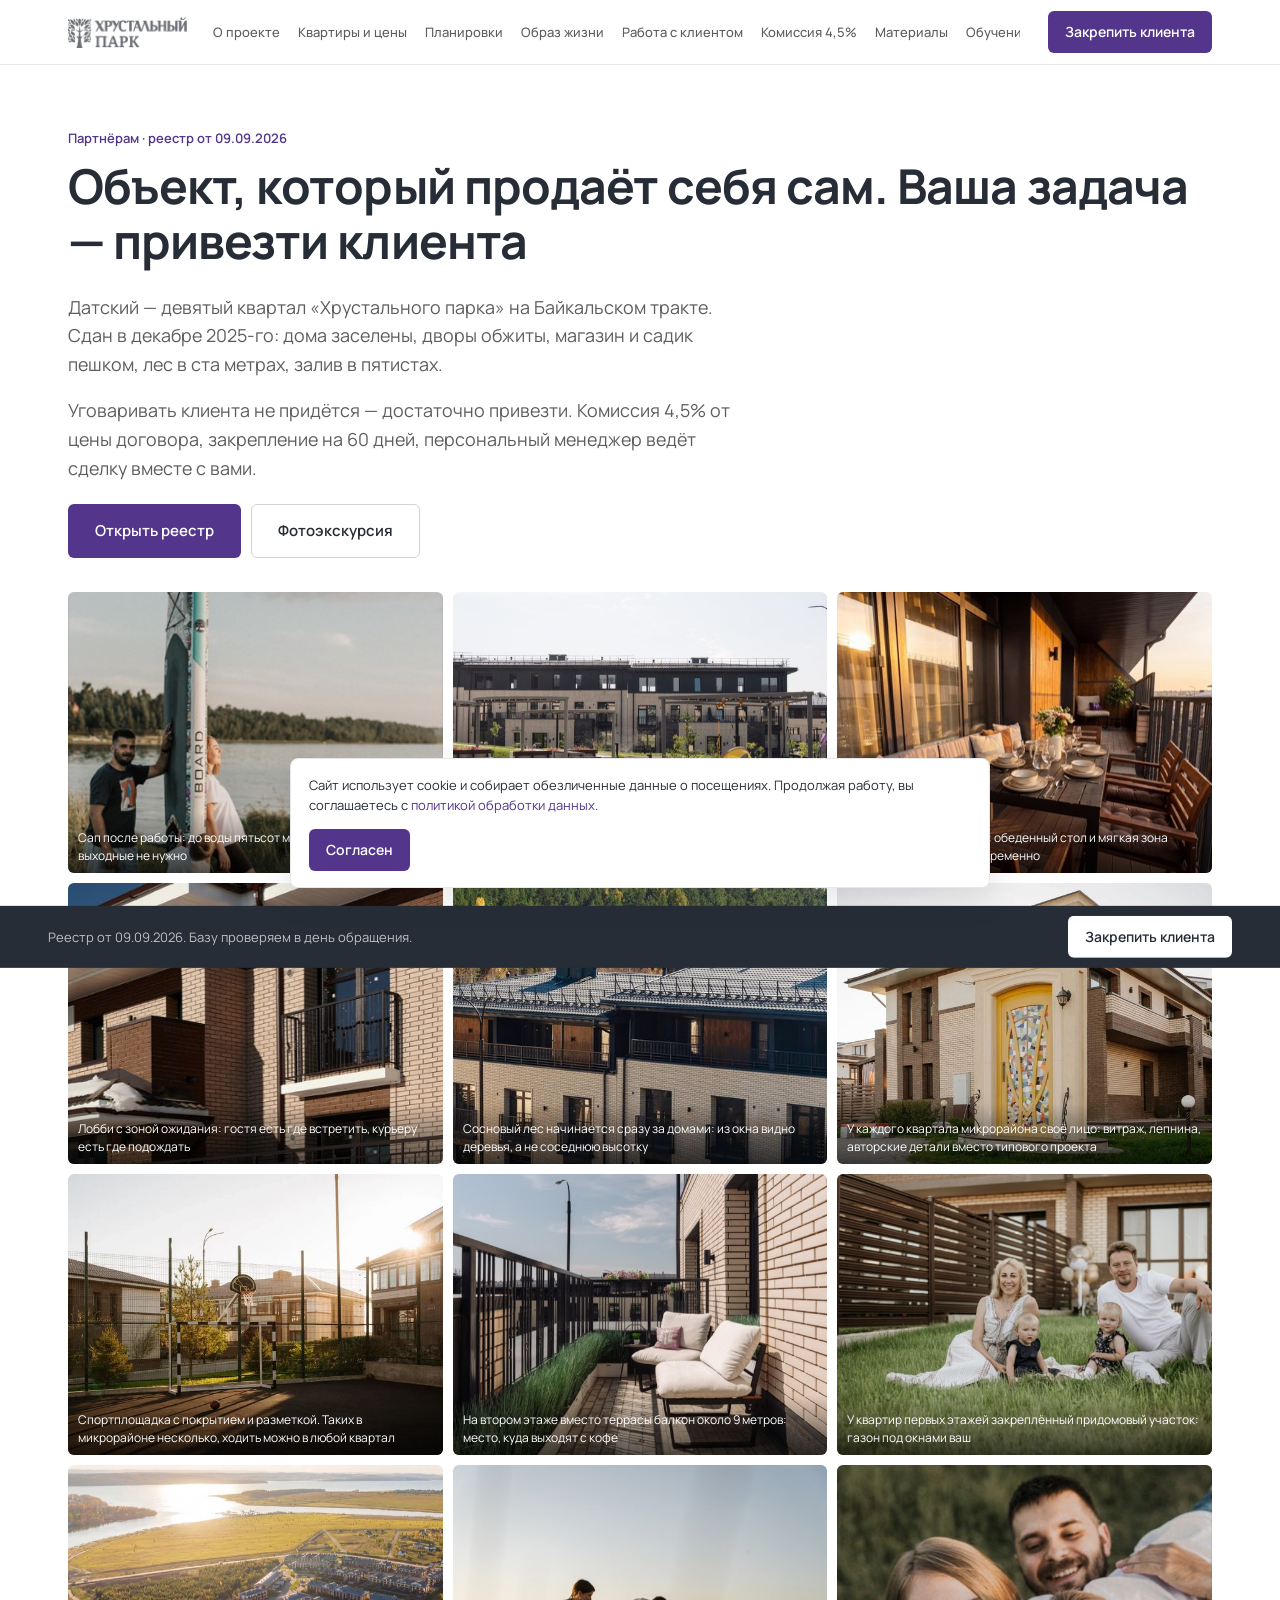
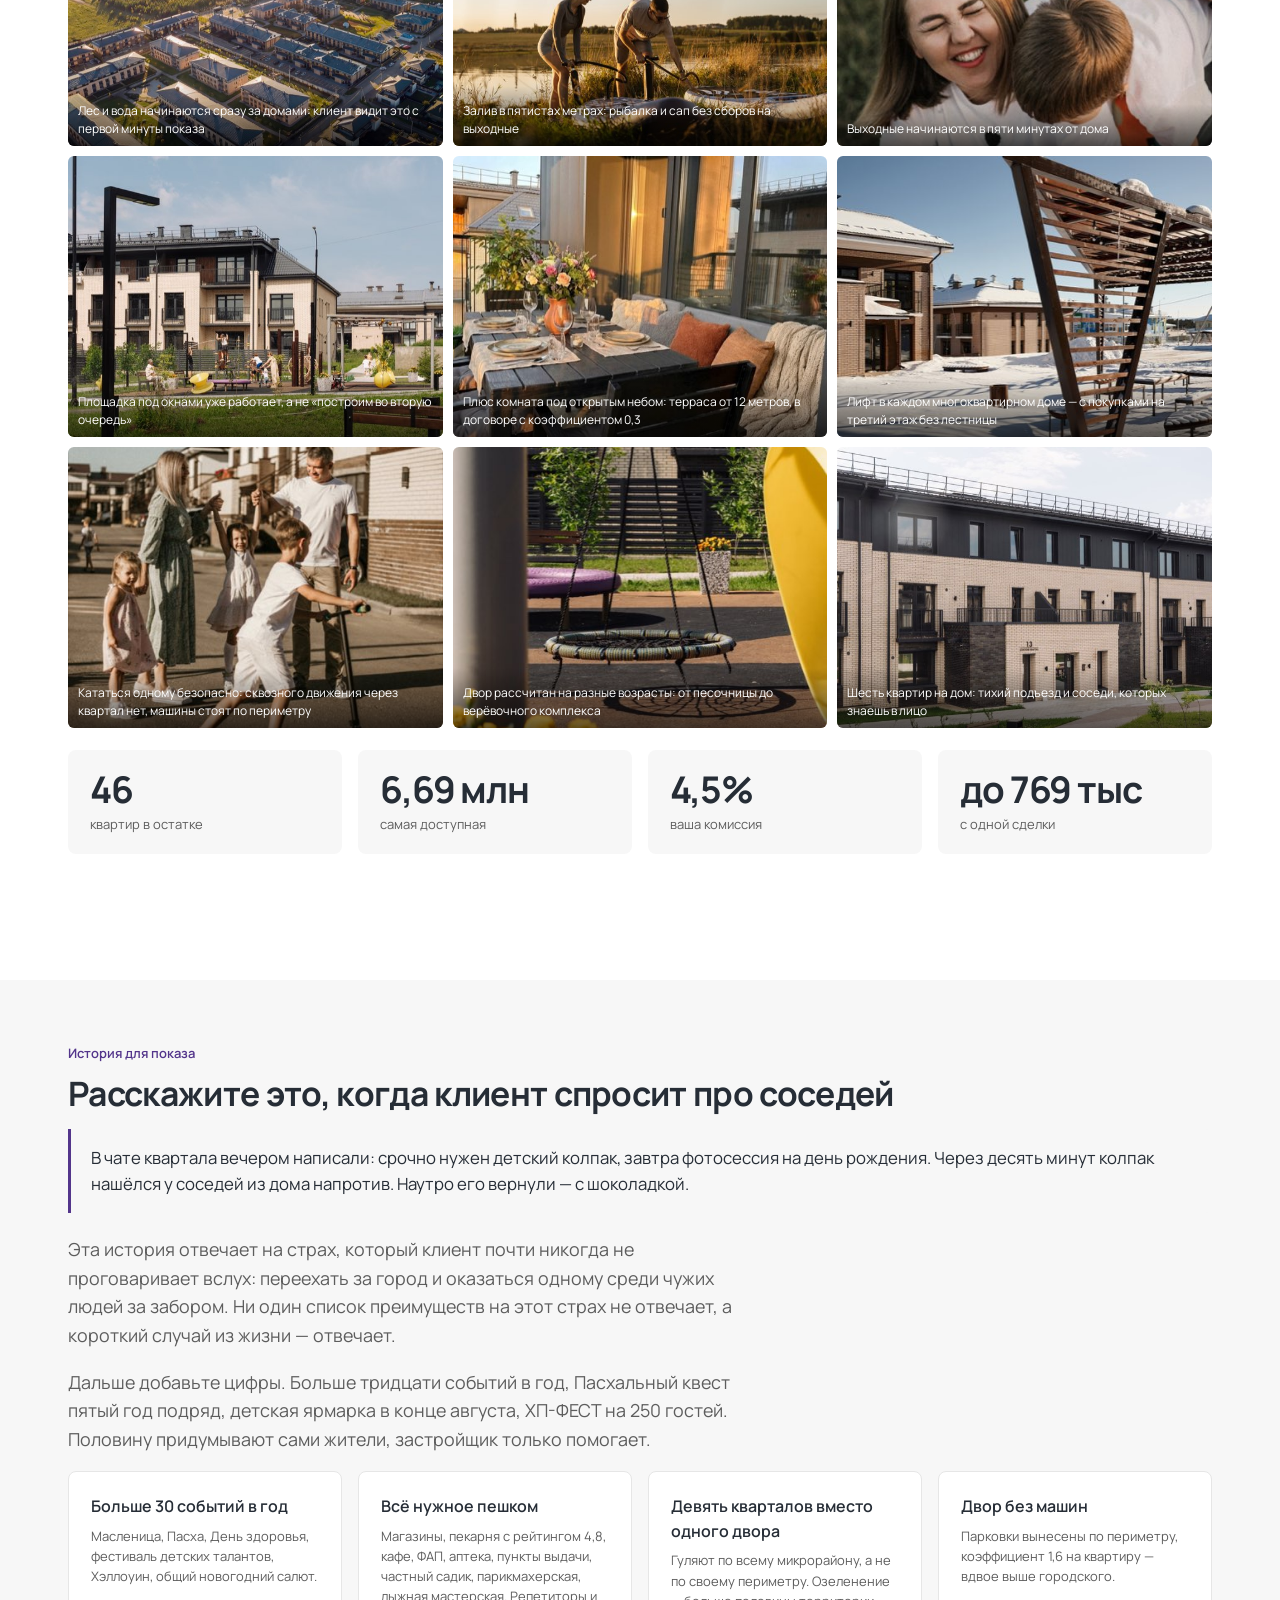
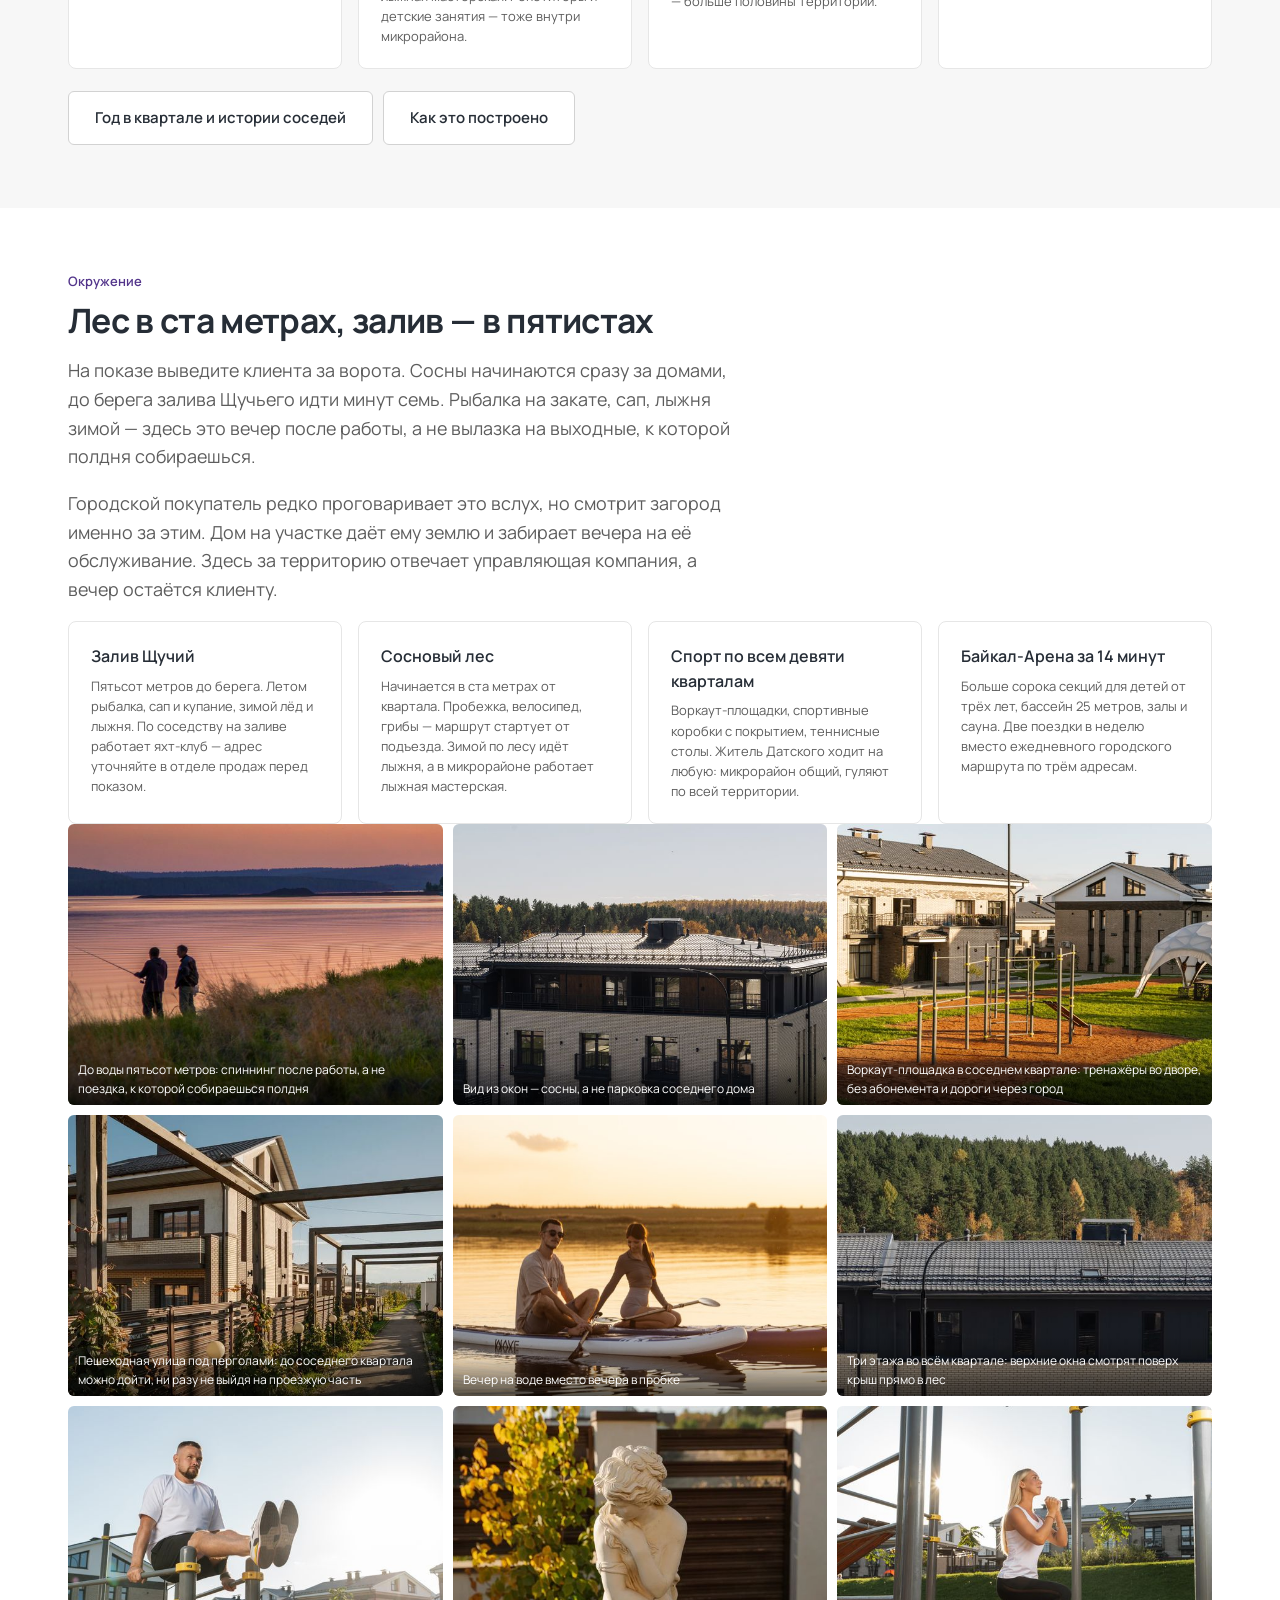
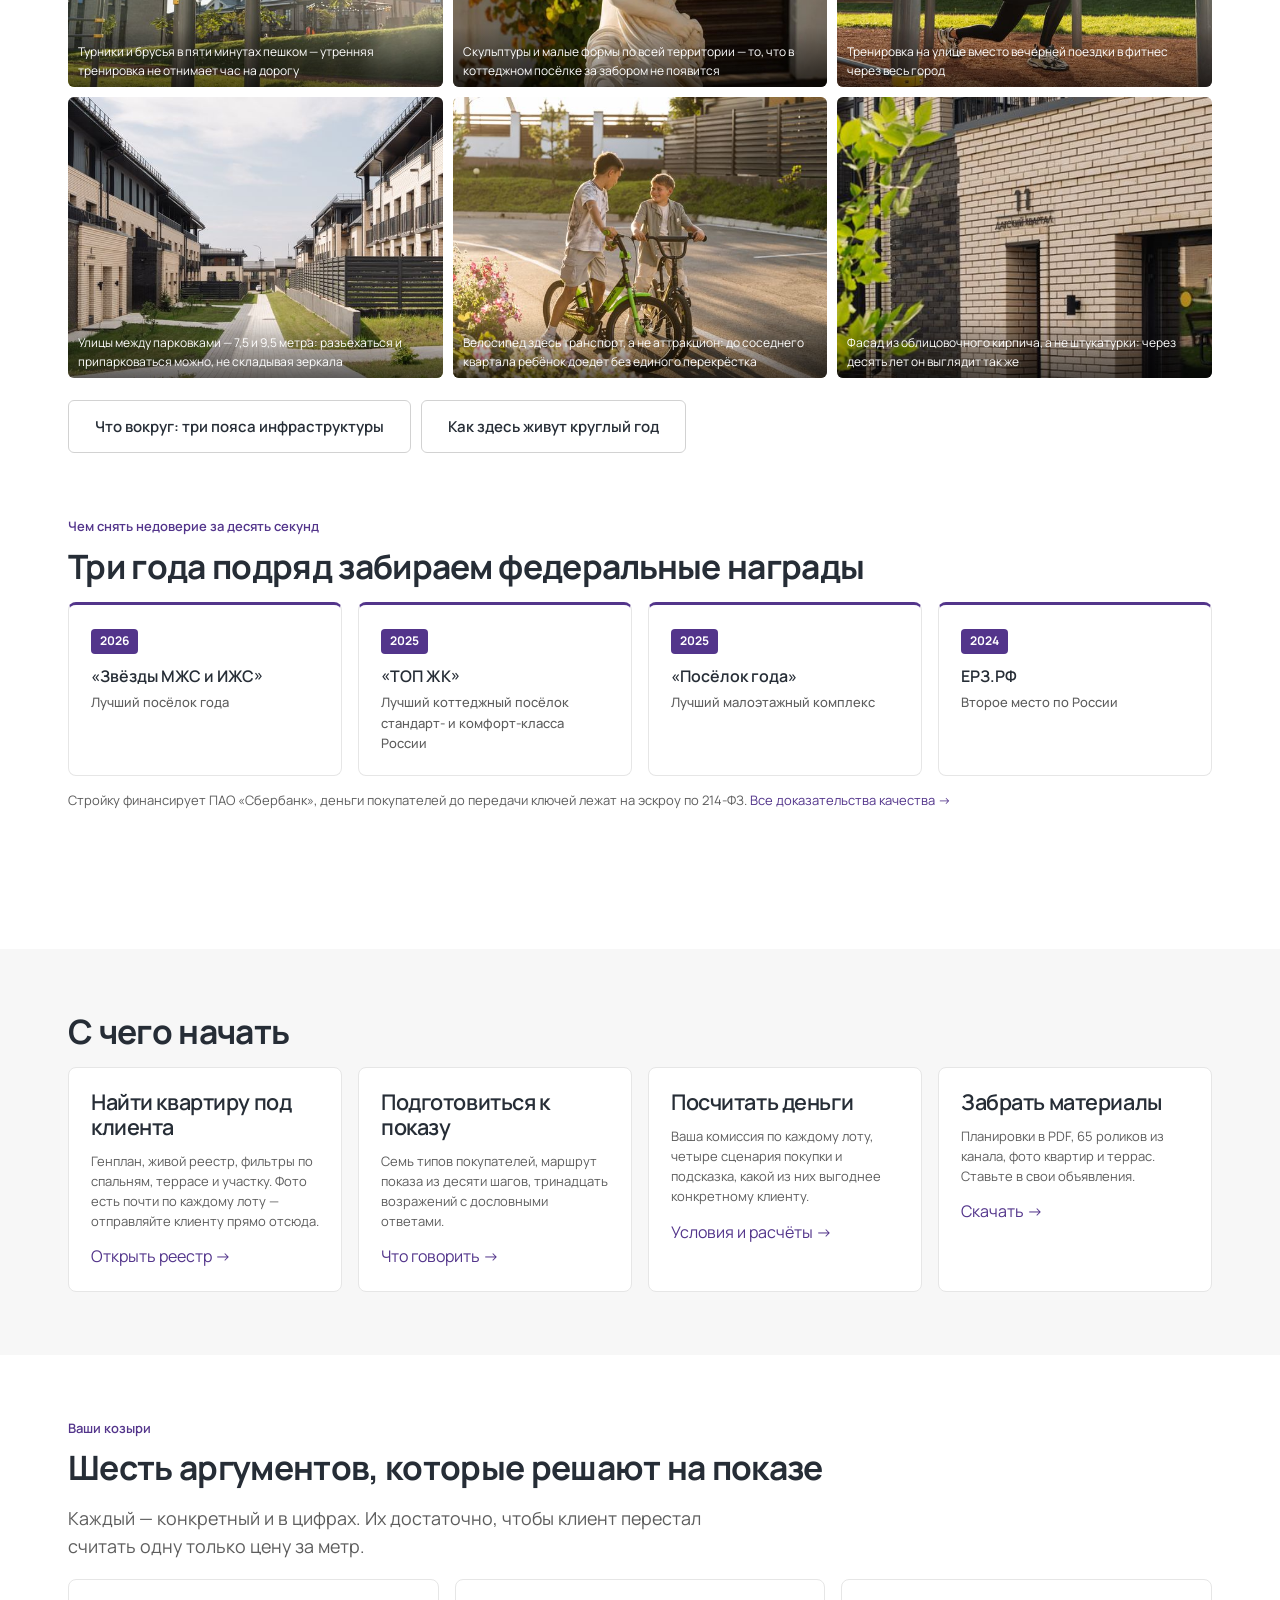
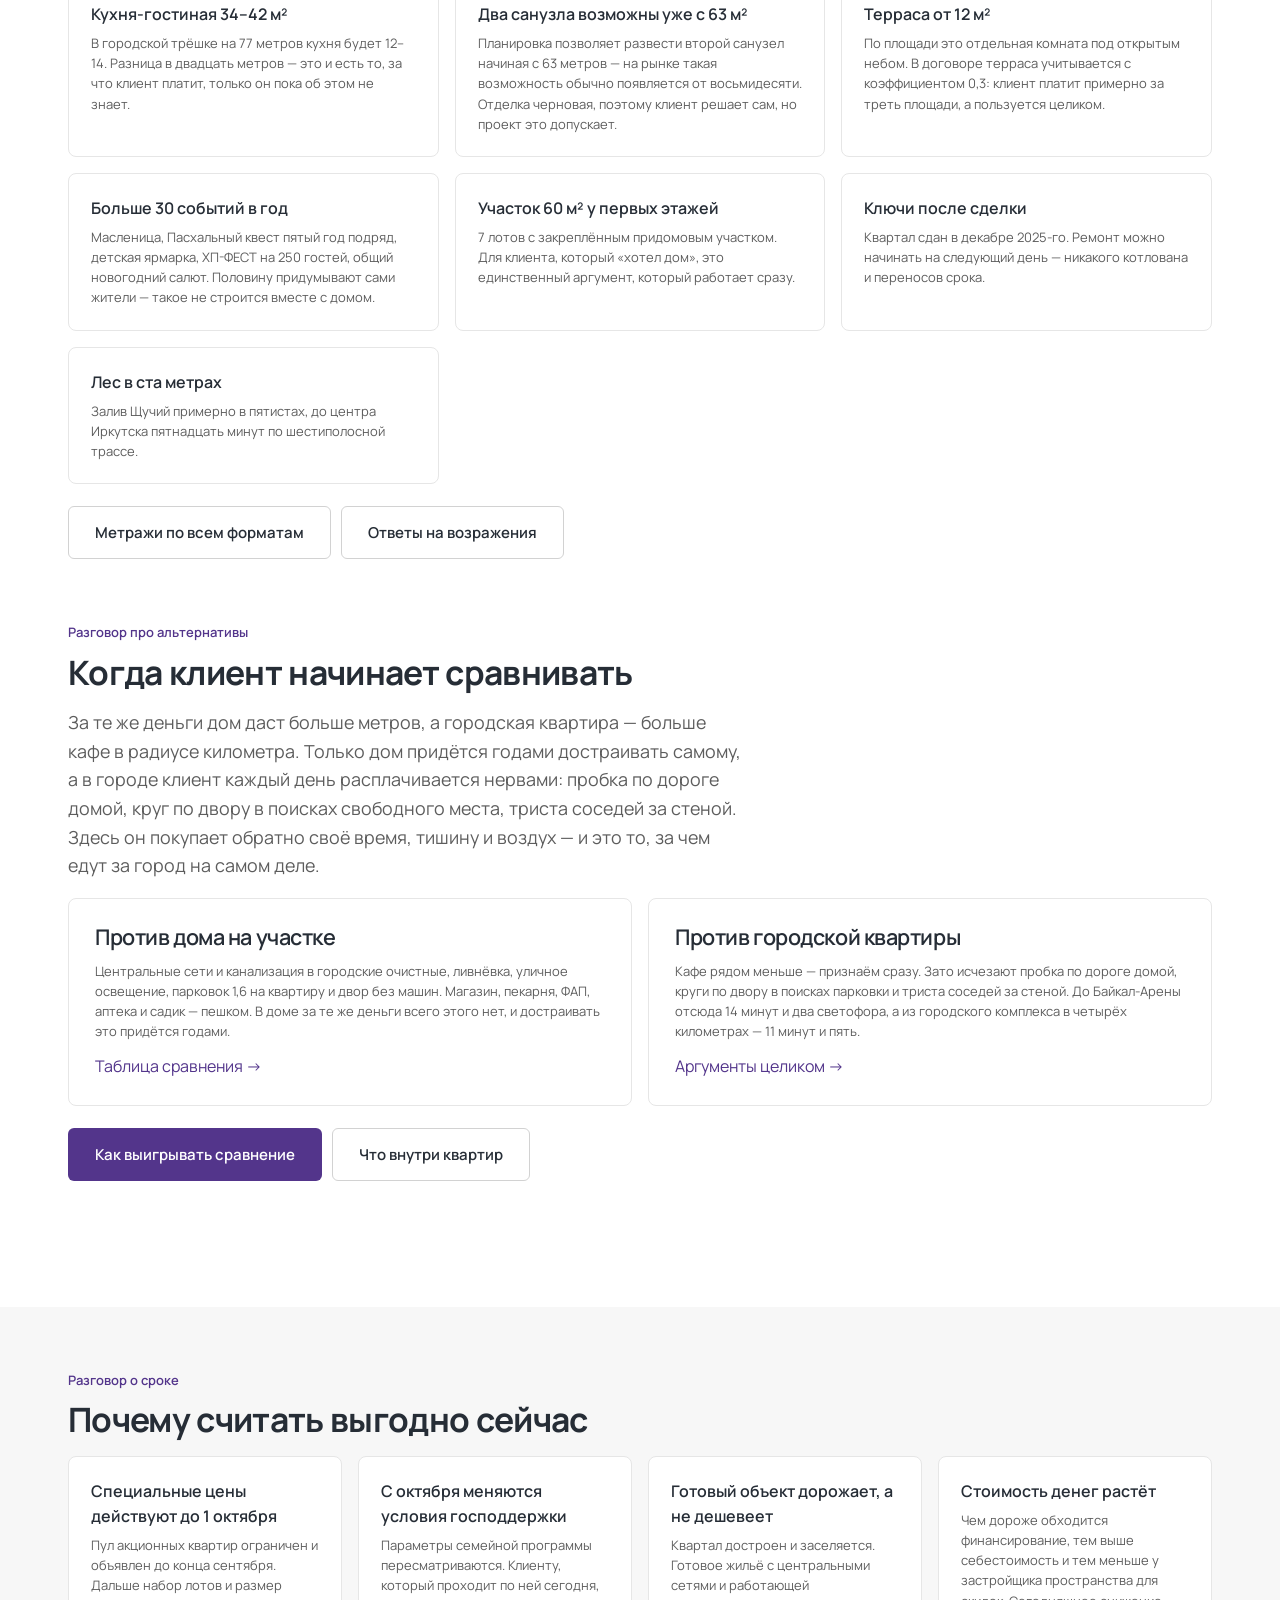
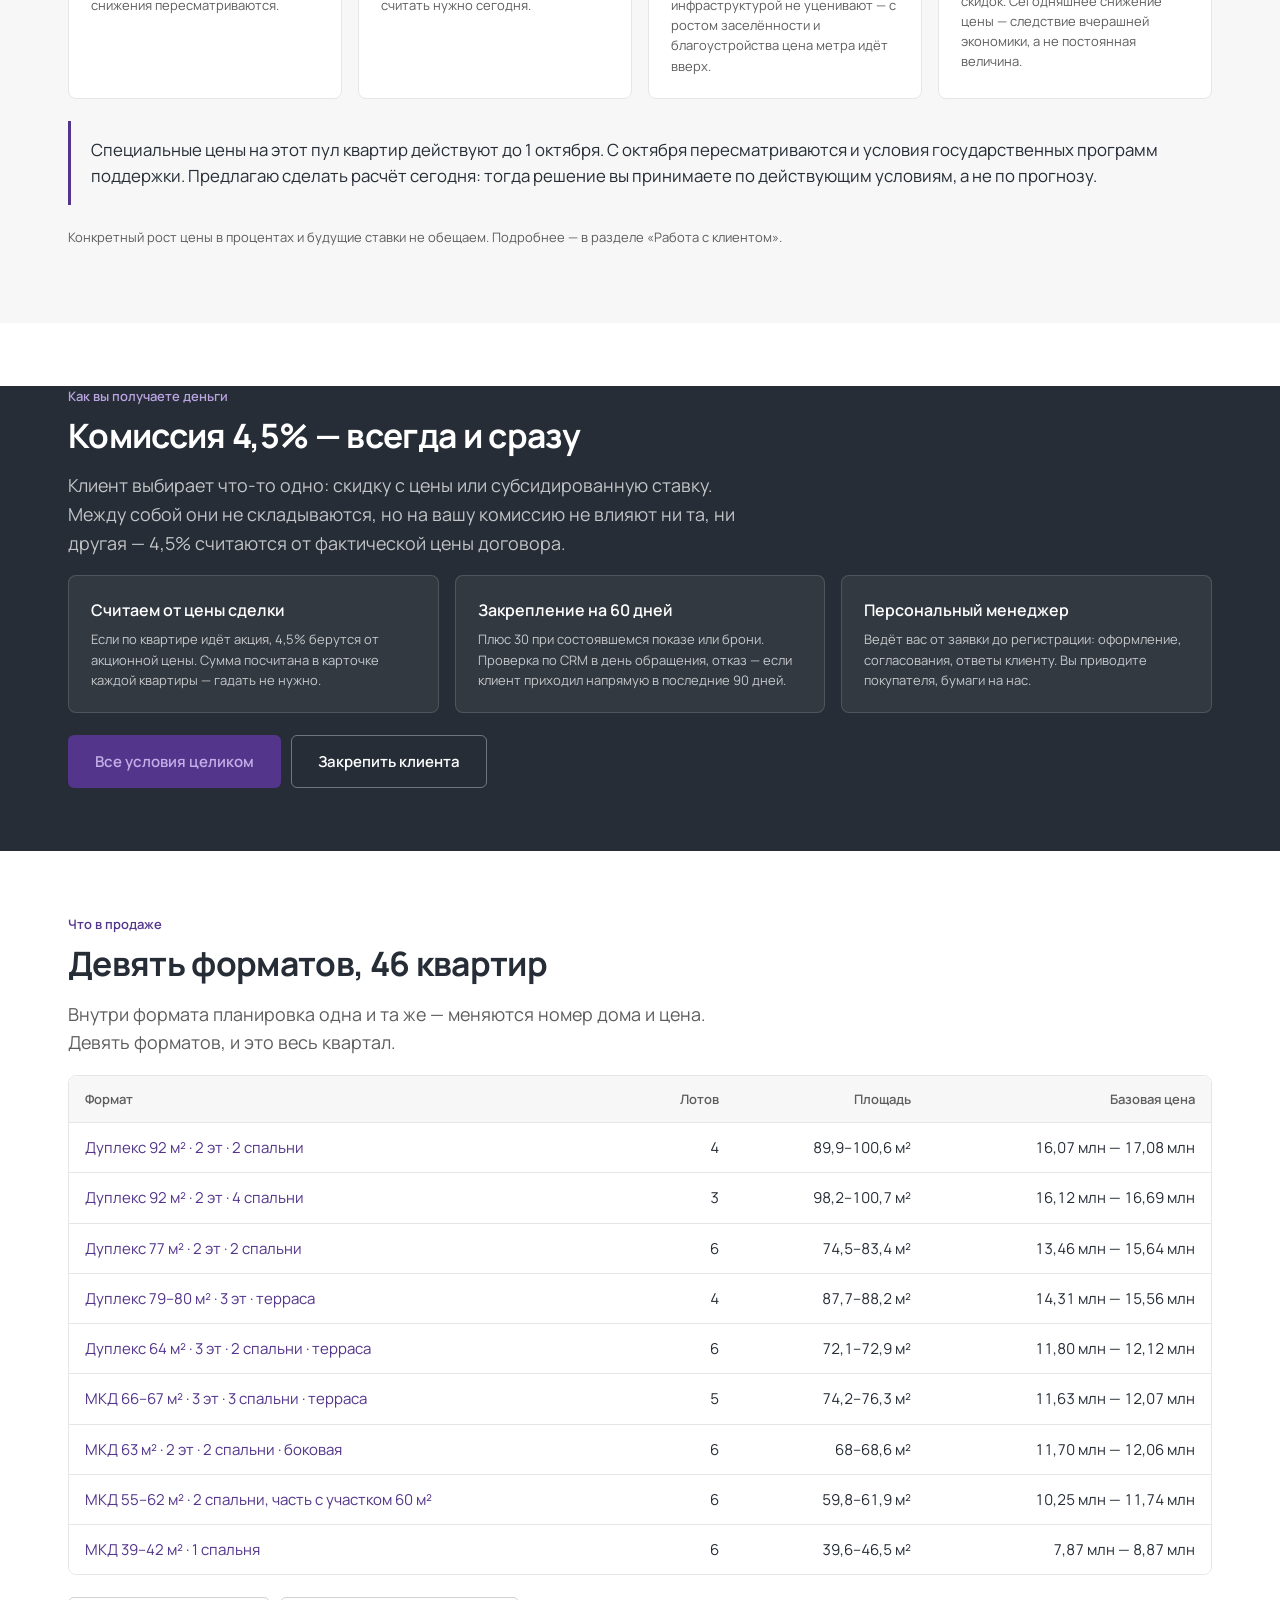
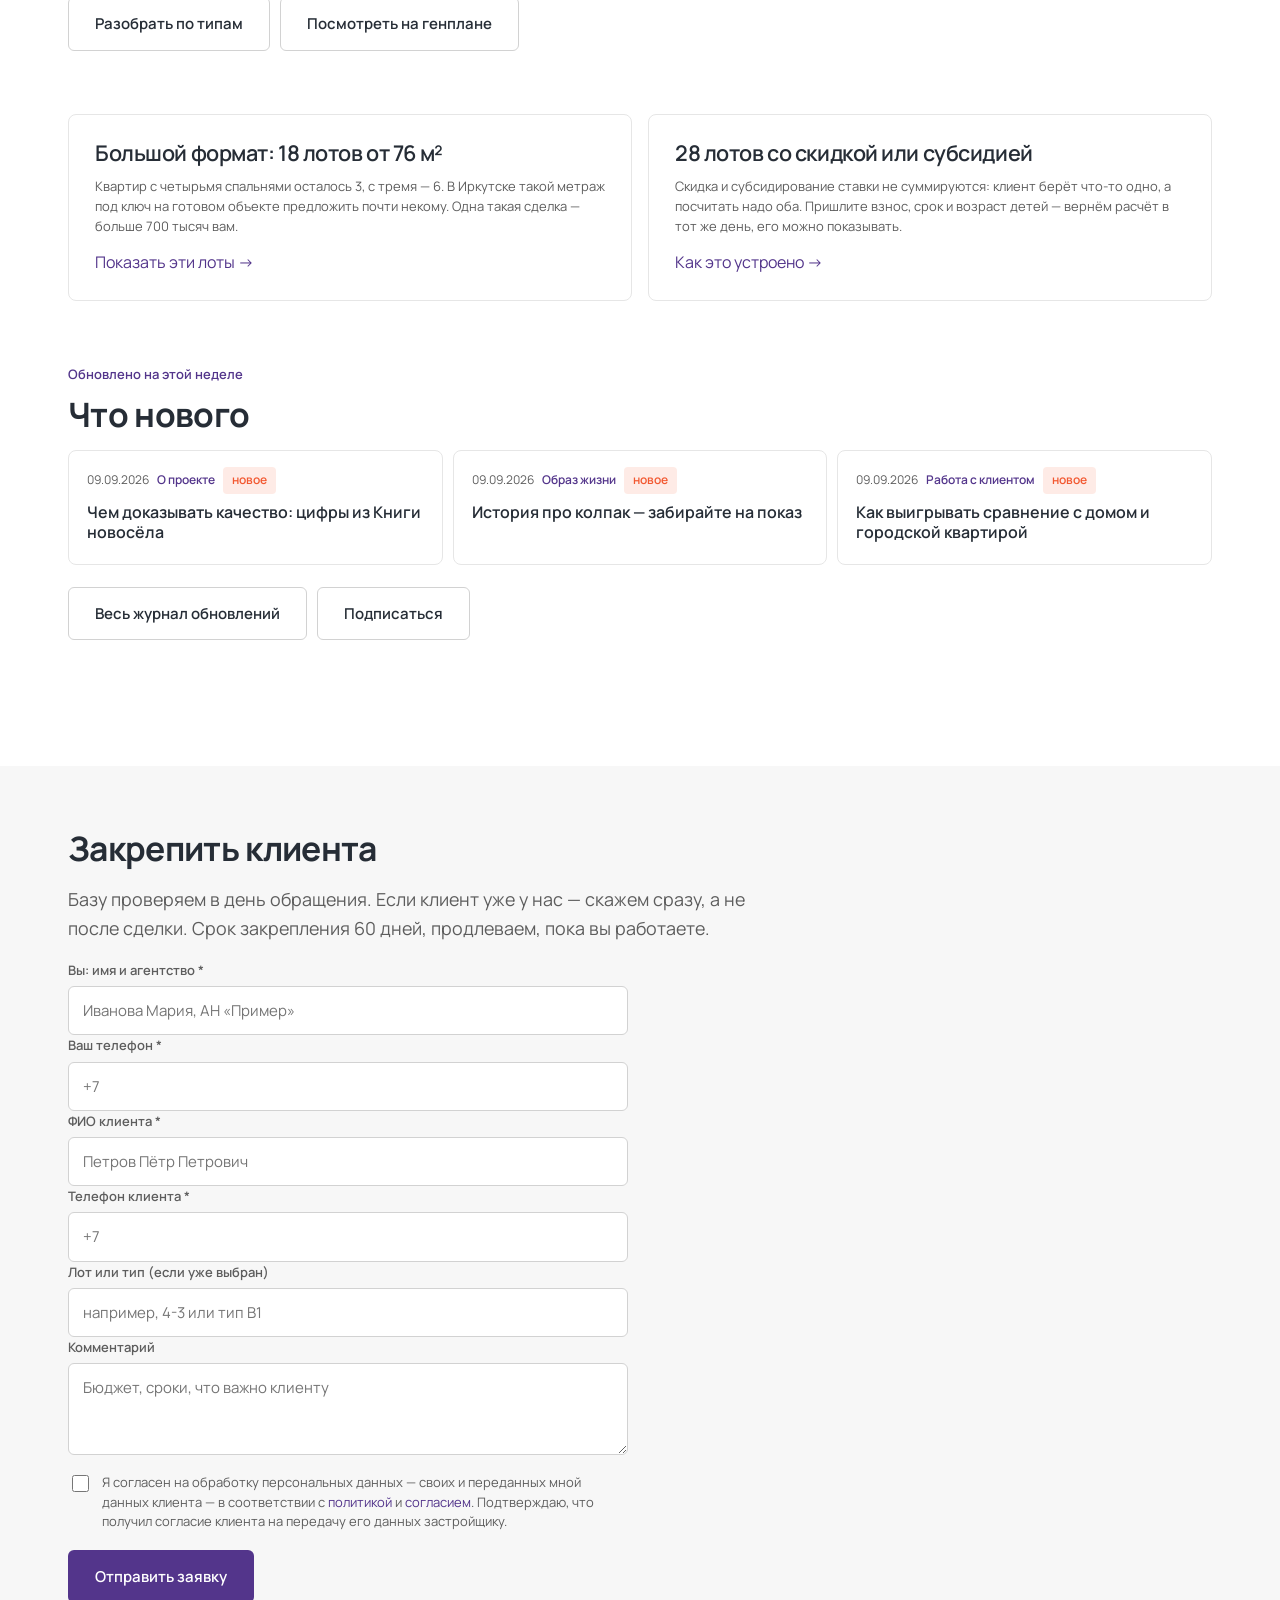
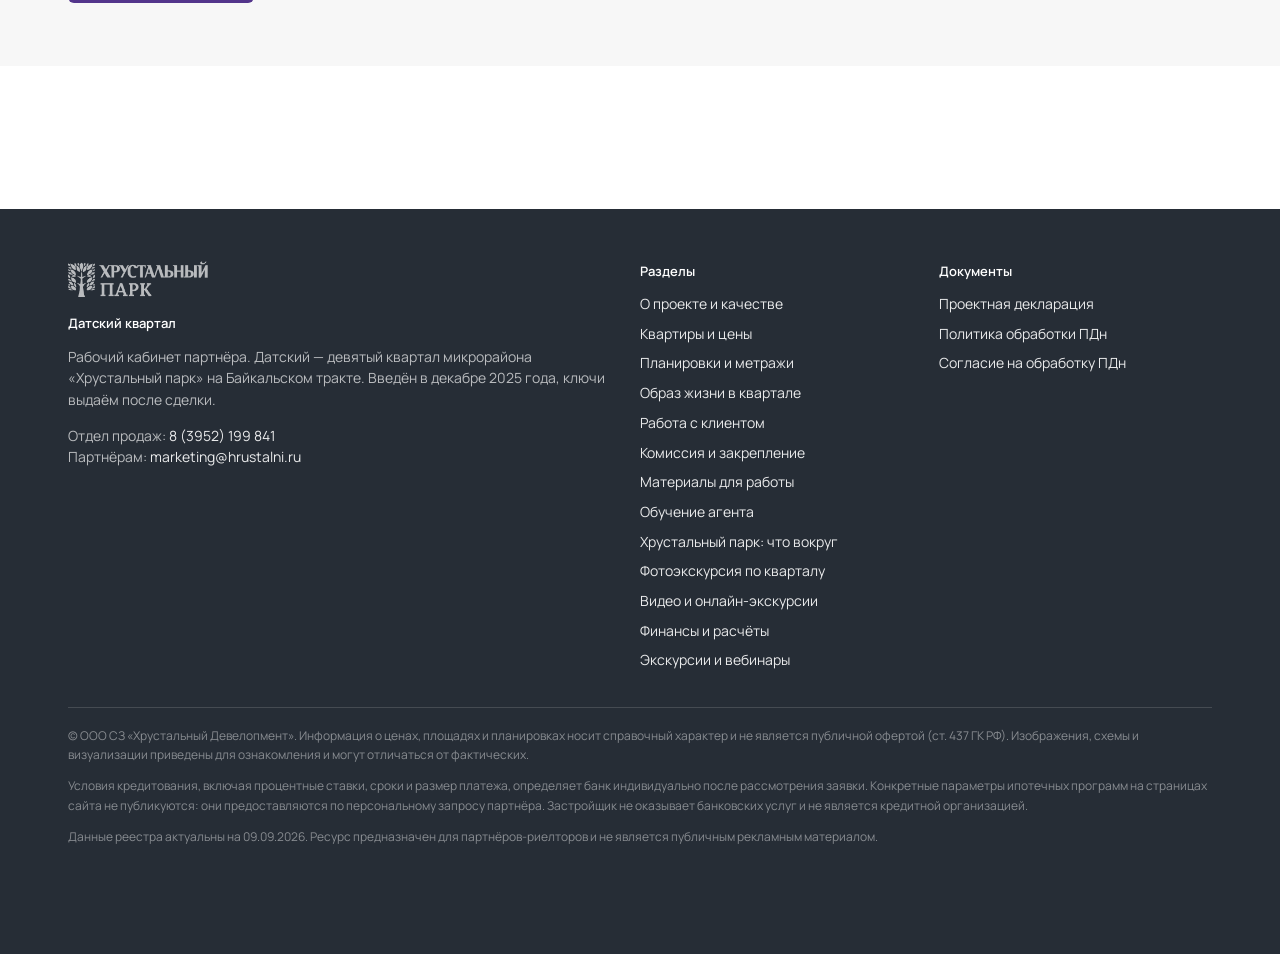
==== commit b783b35d: "Подписи через выгоду, короткий интро и защита от повторов фото Подписи: «дети катаются», «велосипед»" ====
--- a/index.html
+++ b/index.html
@@ -91,8 +91,8 @@
 <!-- TODO: счётчик Яндекс.Метрики для партнёрского поддомена не заведён.
      Основной сайт — 97996431, лендинг Датского — 96038525. Нужен отдельный номер. -->
 
-<script src="assets/js/app.js?v=13"></script>
-<script src="assets/js/views.js?v=41"></script>
+<script src="assets/js/app.js?v=14"></script>
+<script src="assets/js/views.js?v=44"></script>
 <script>DK.start();</script>
 </body>
 </html>
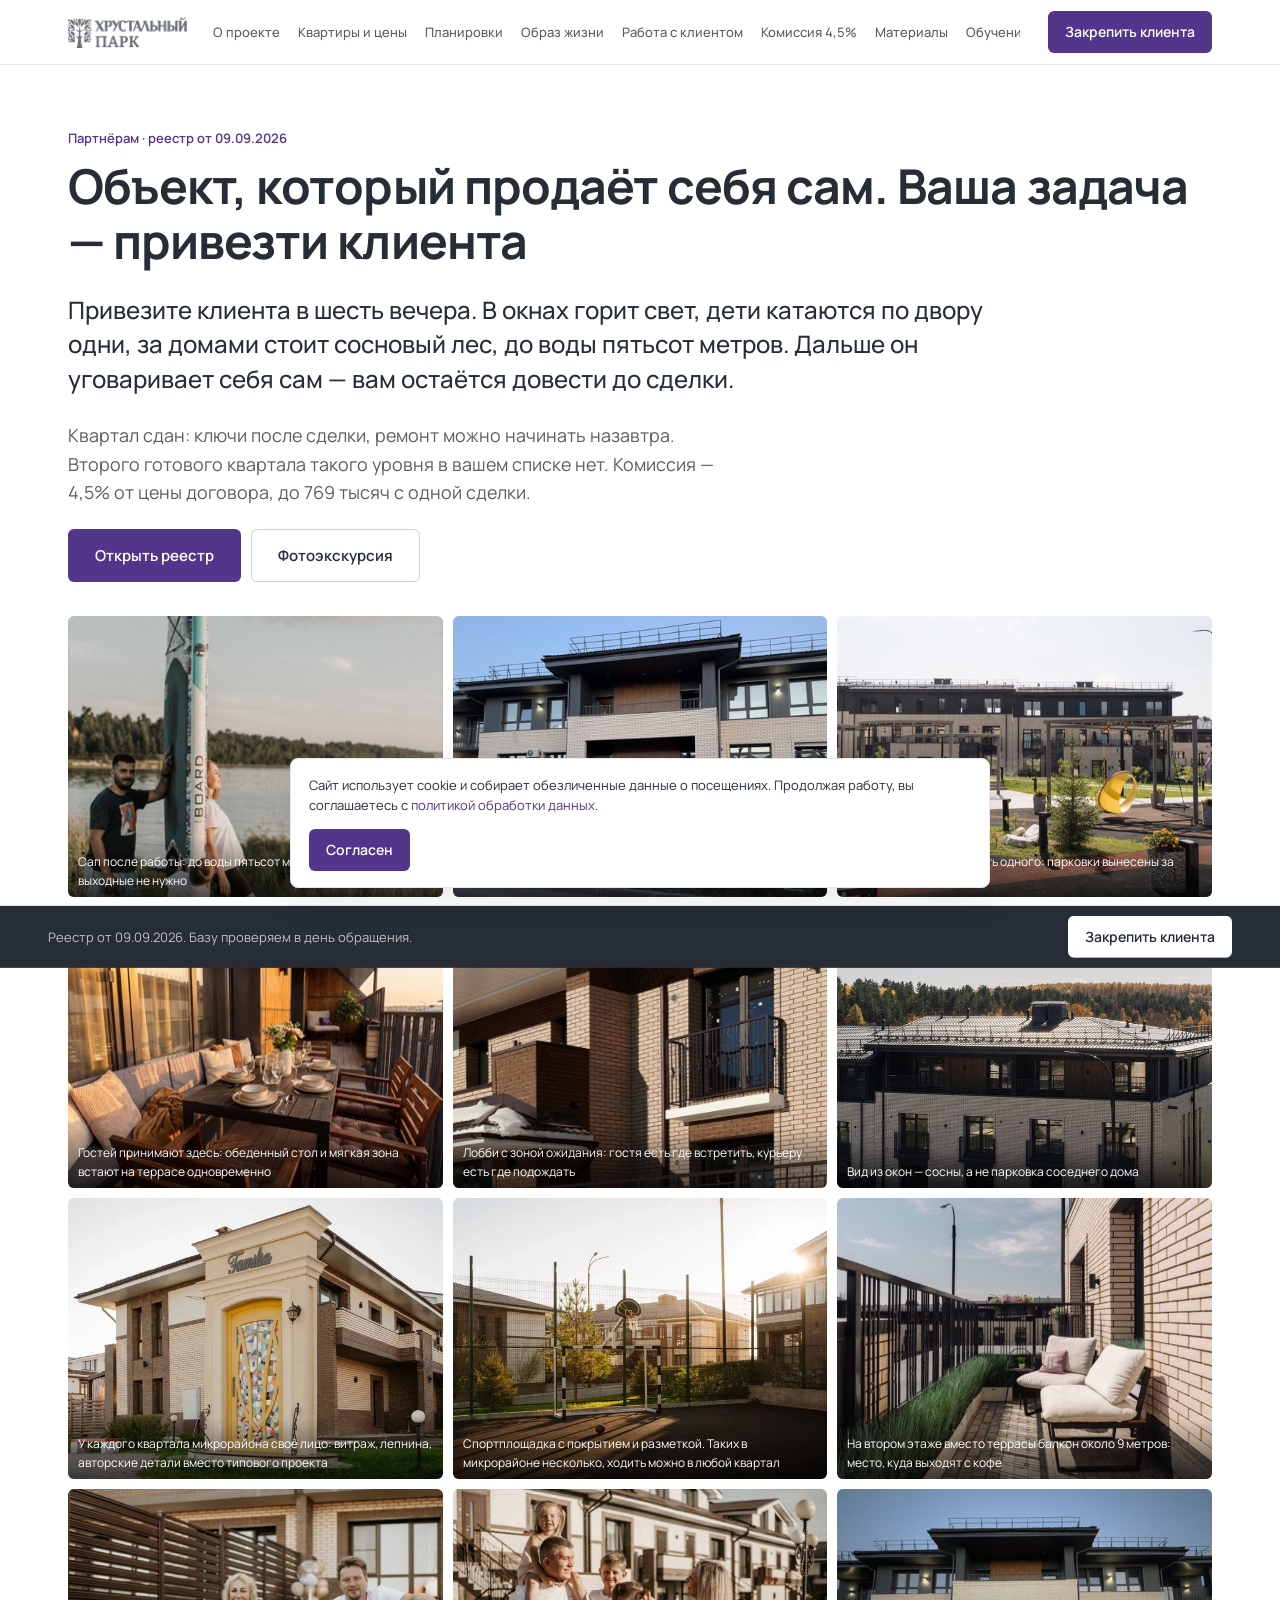
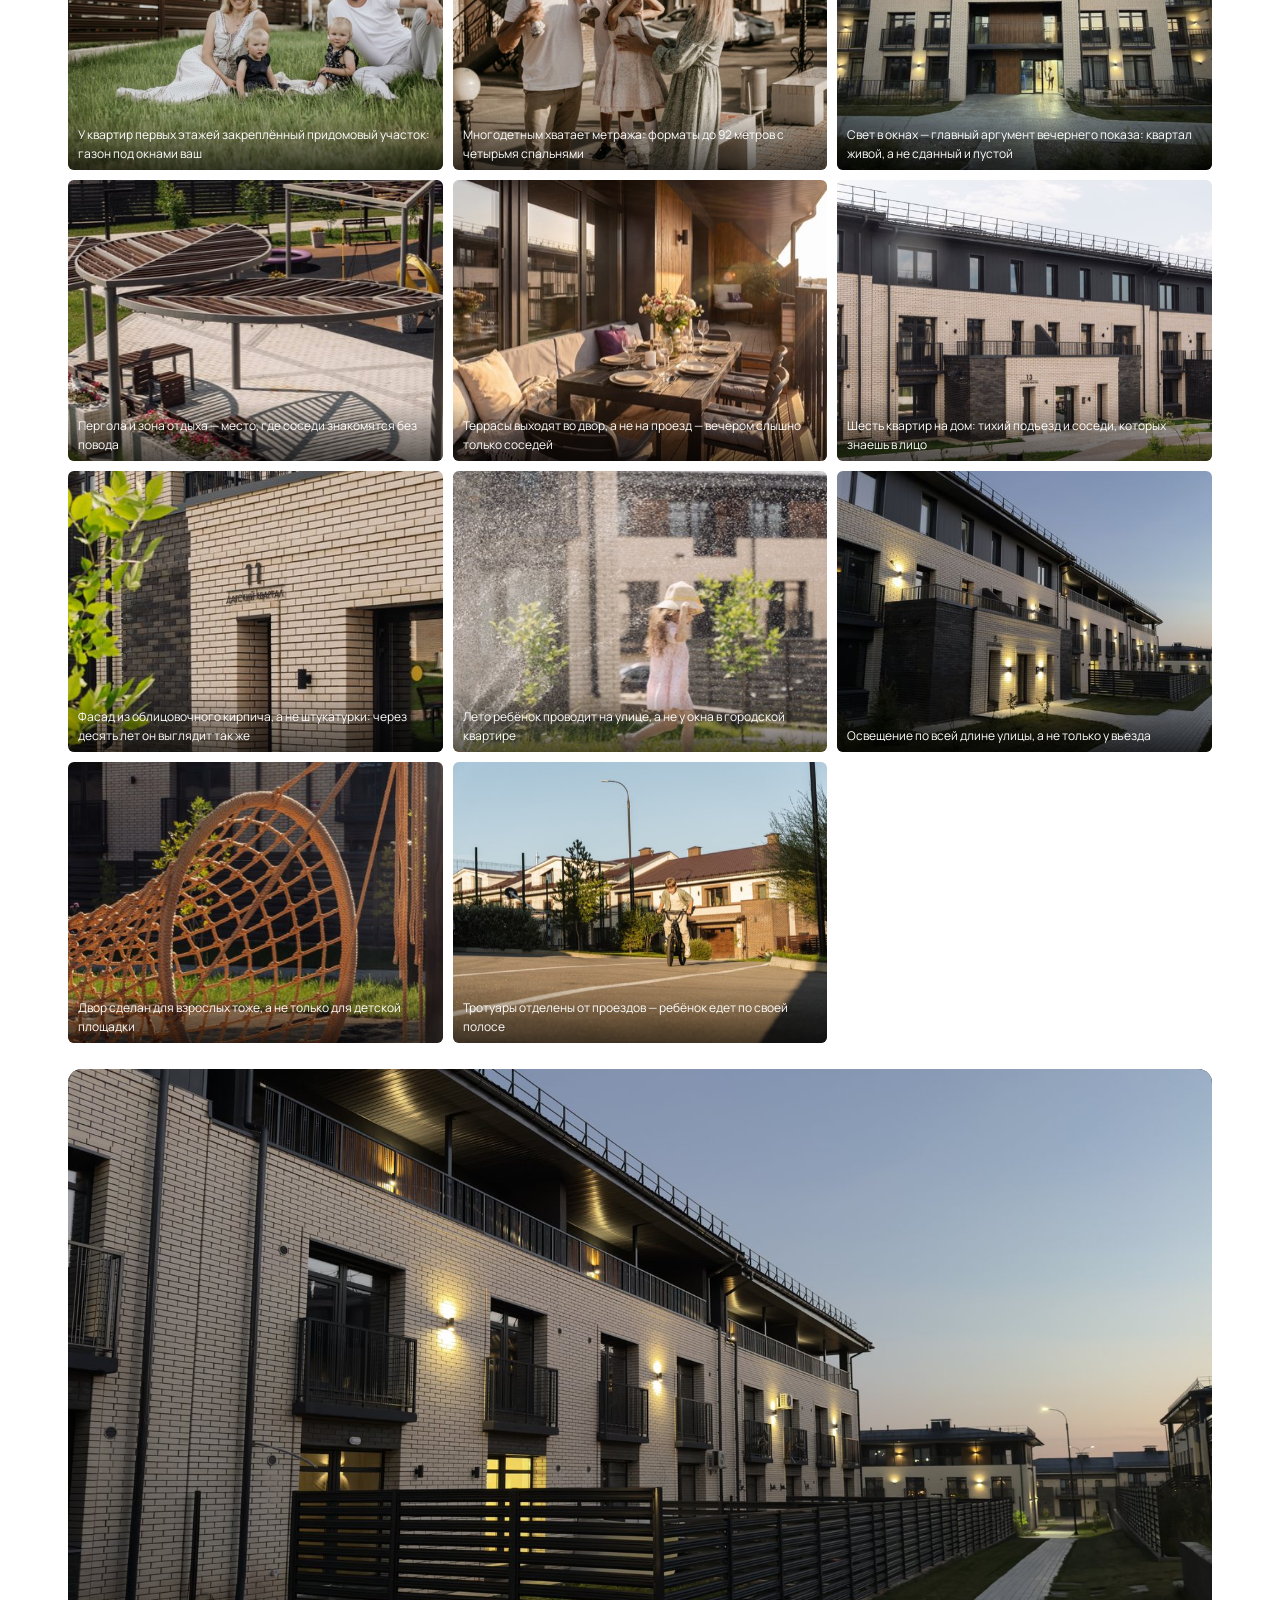
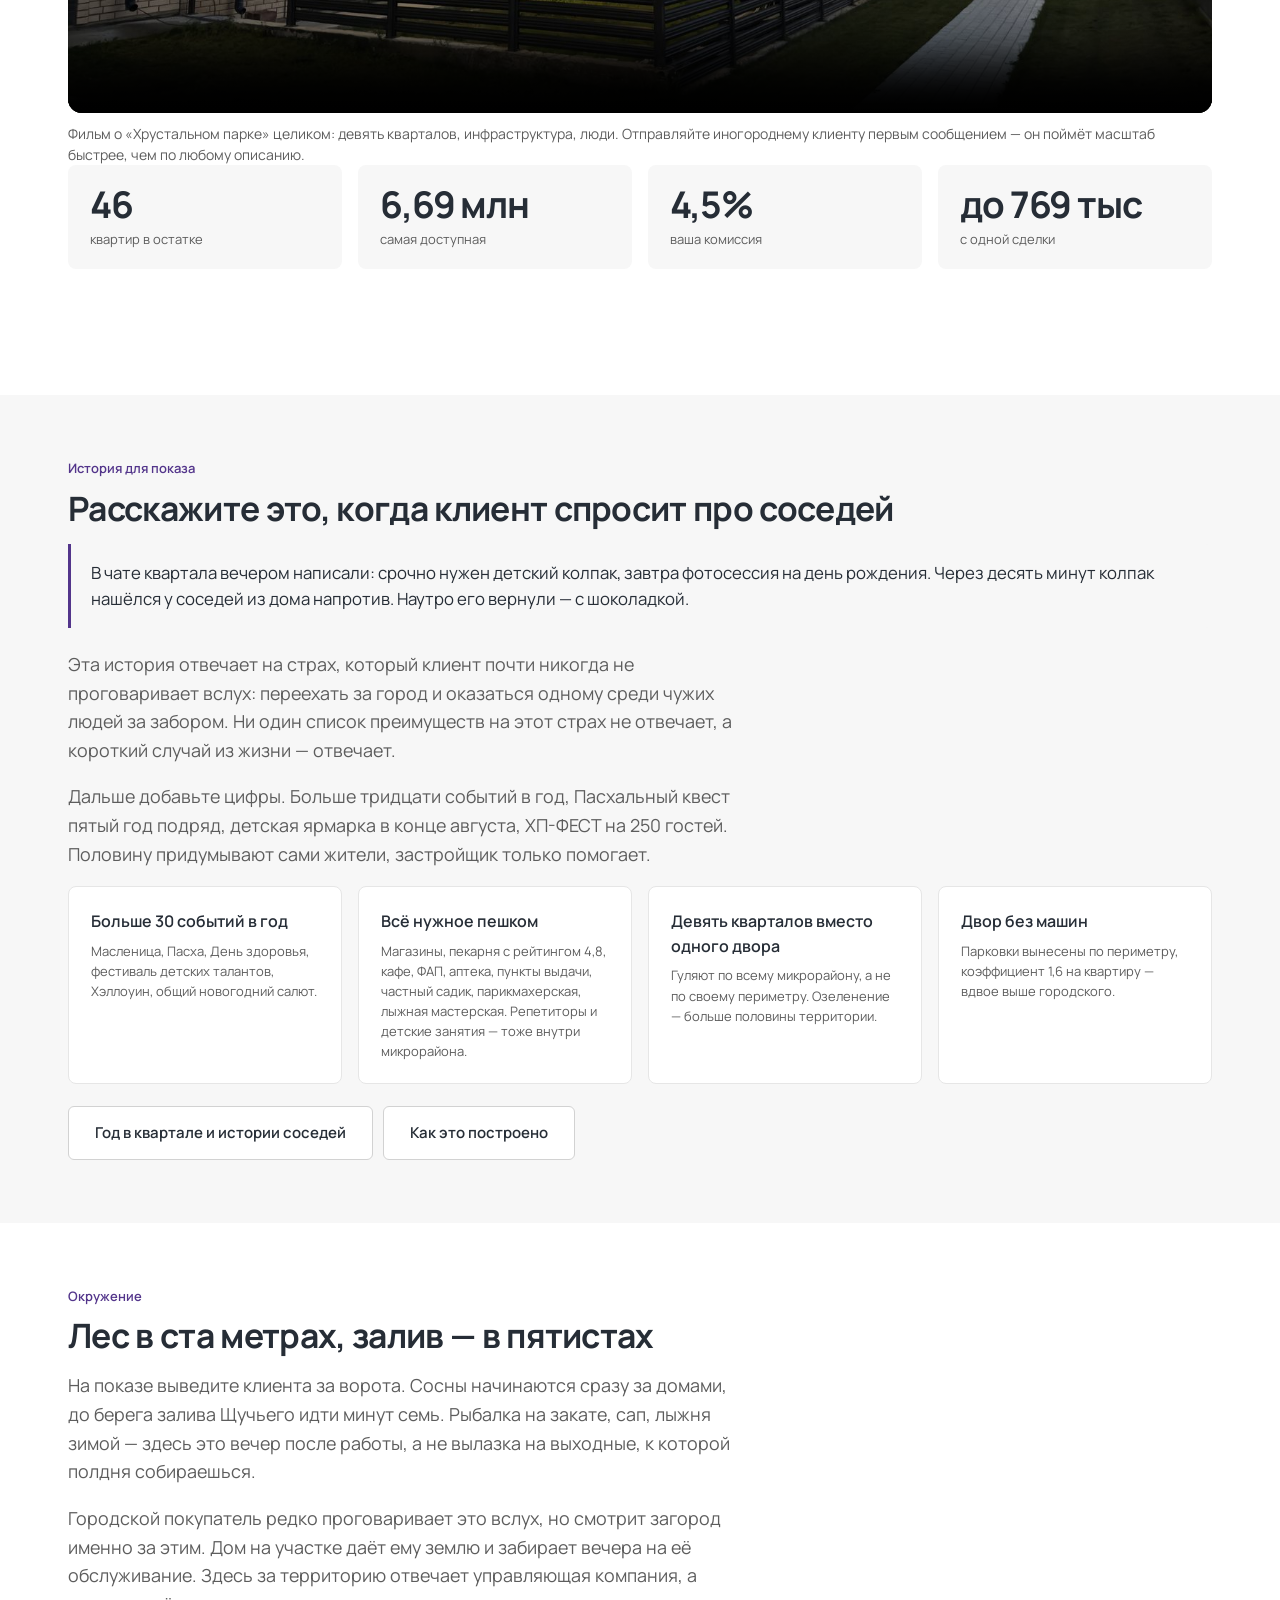
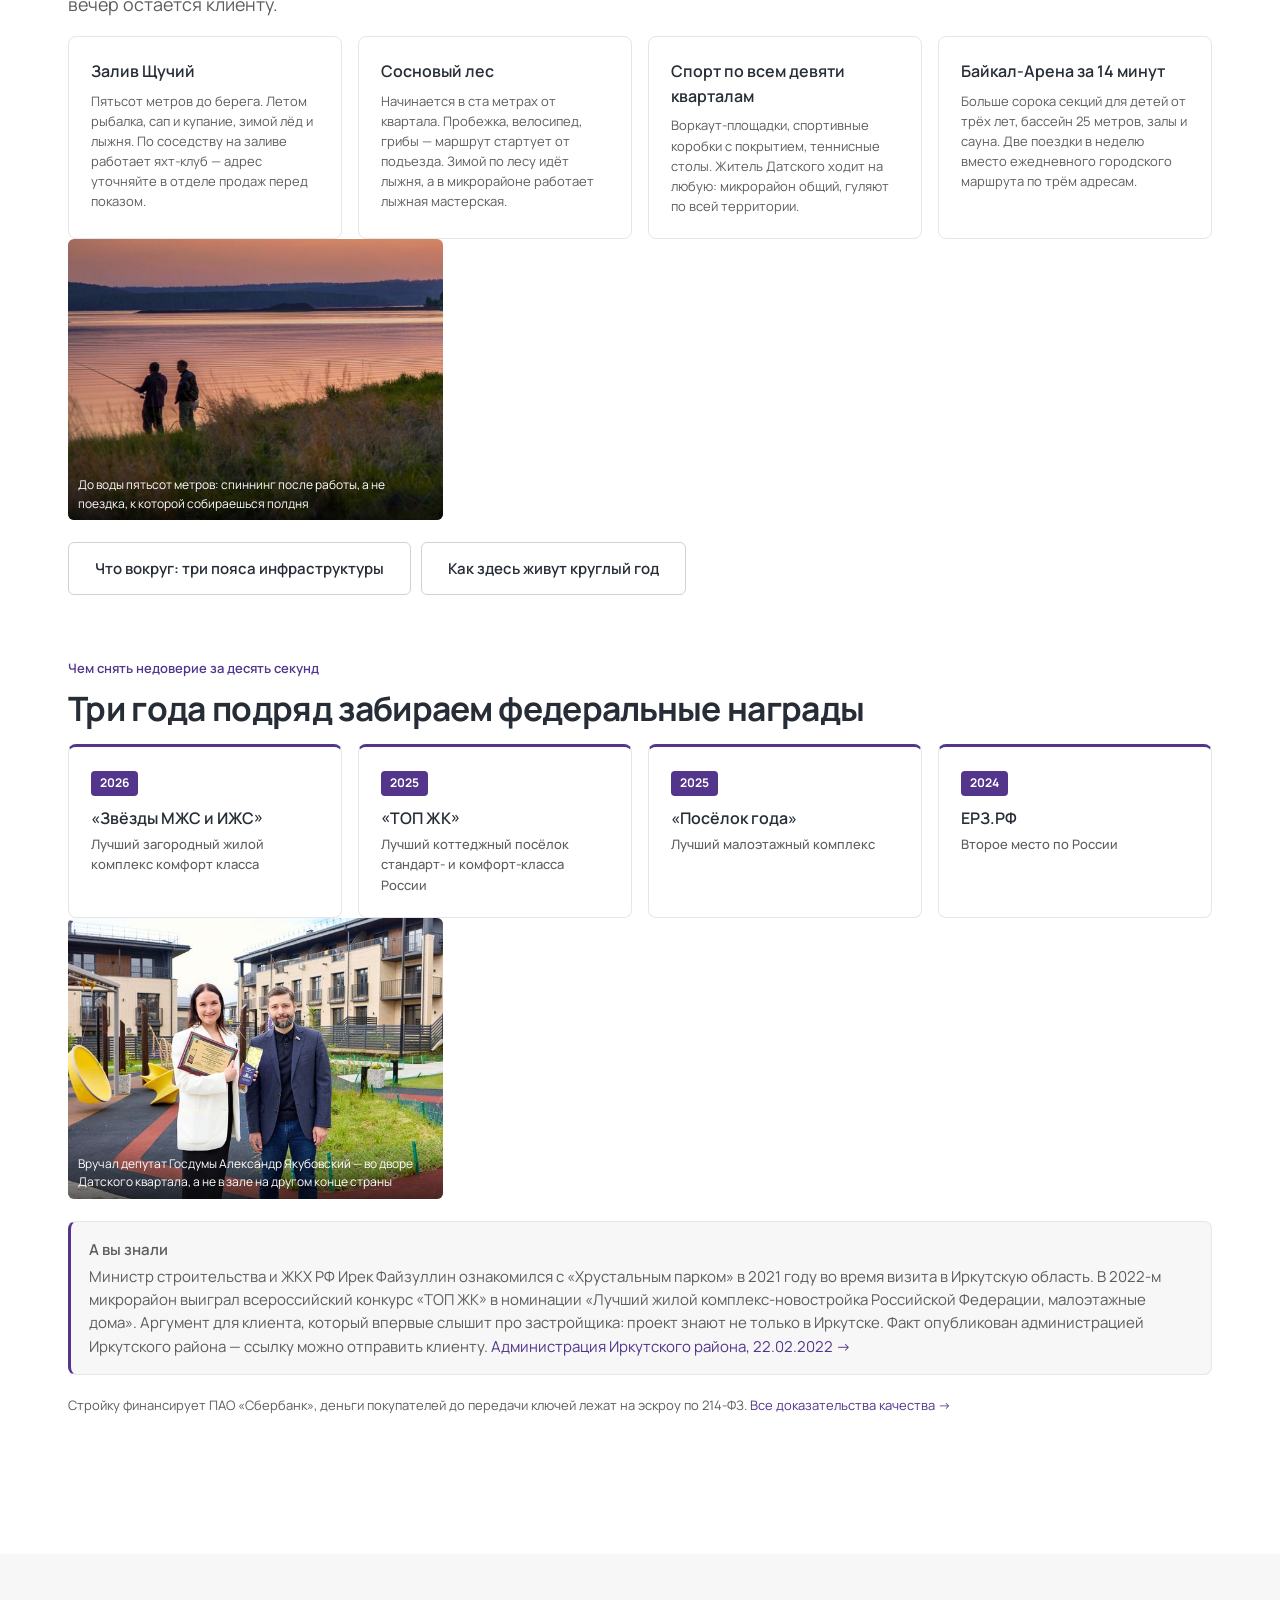
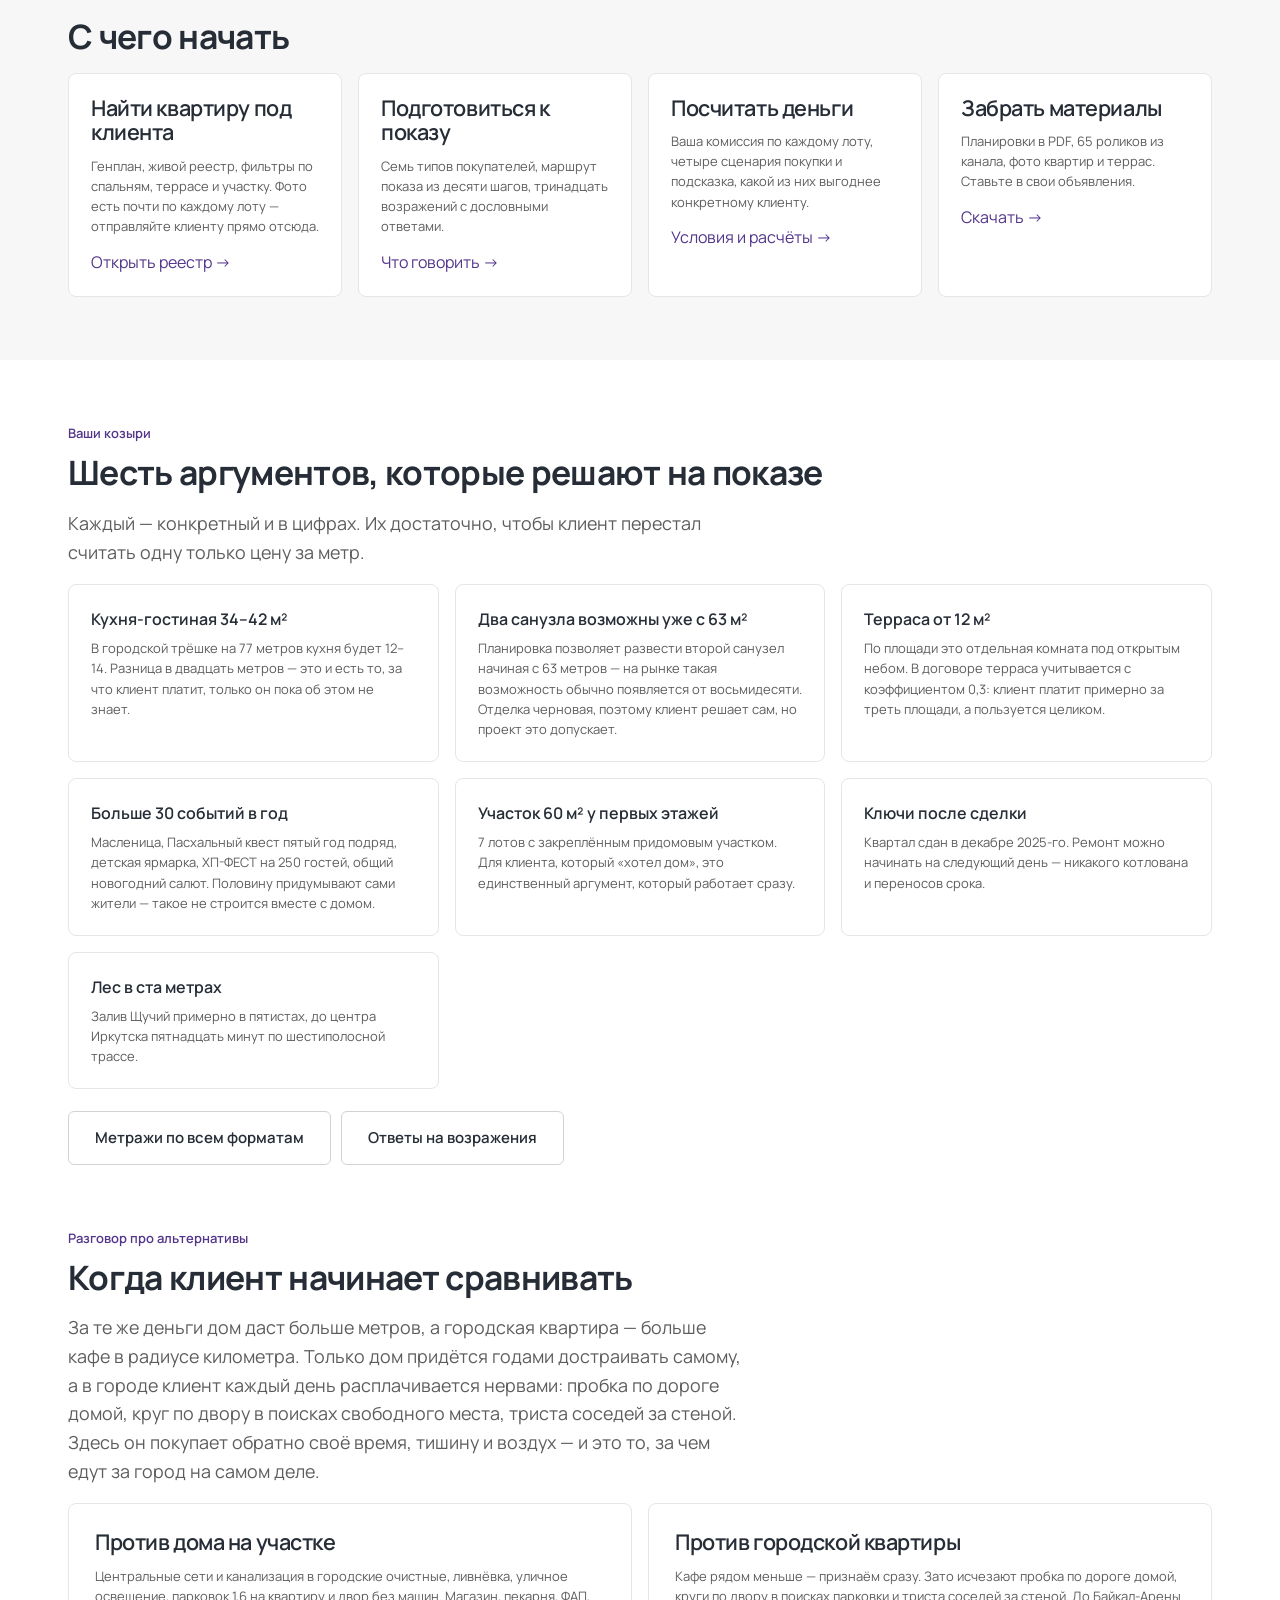
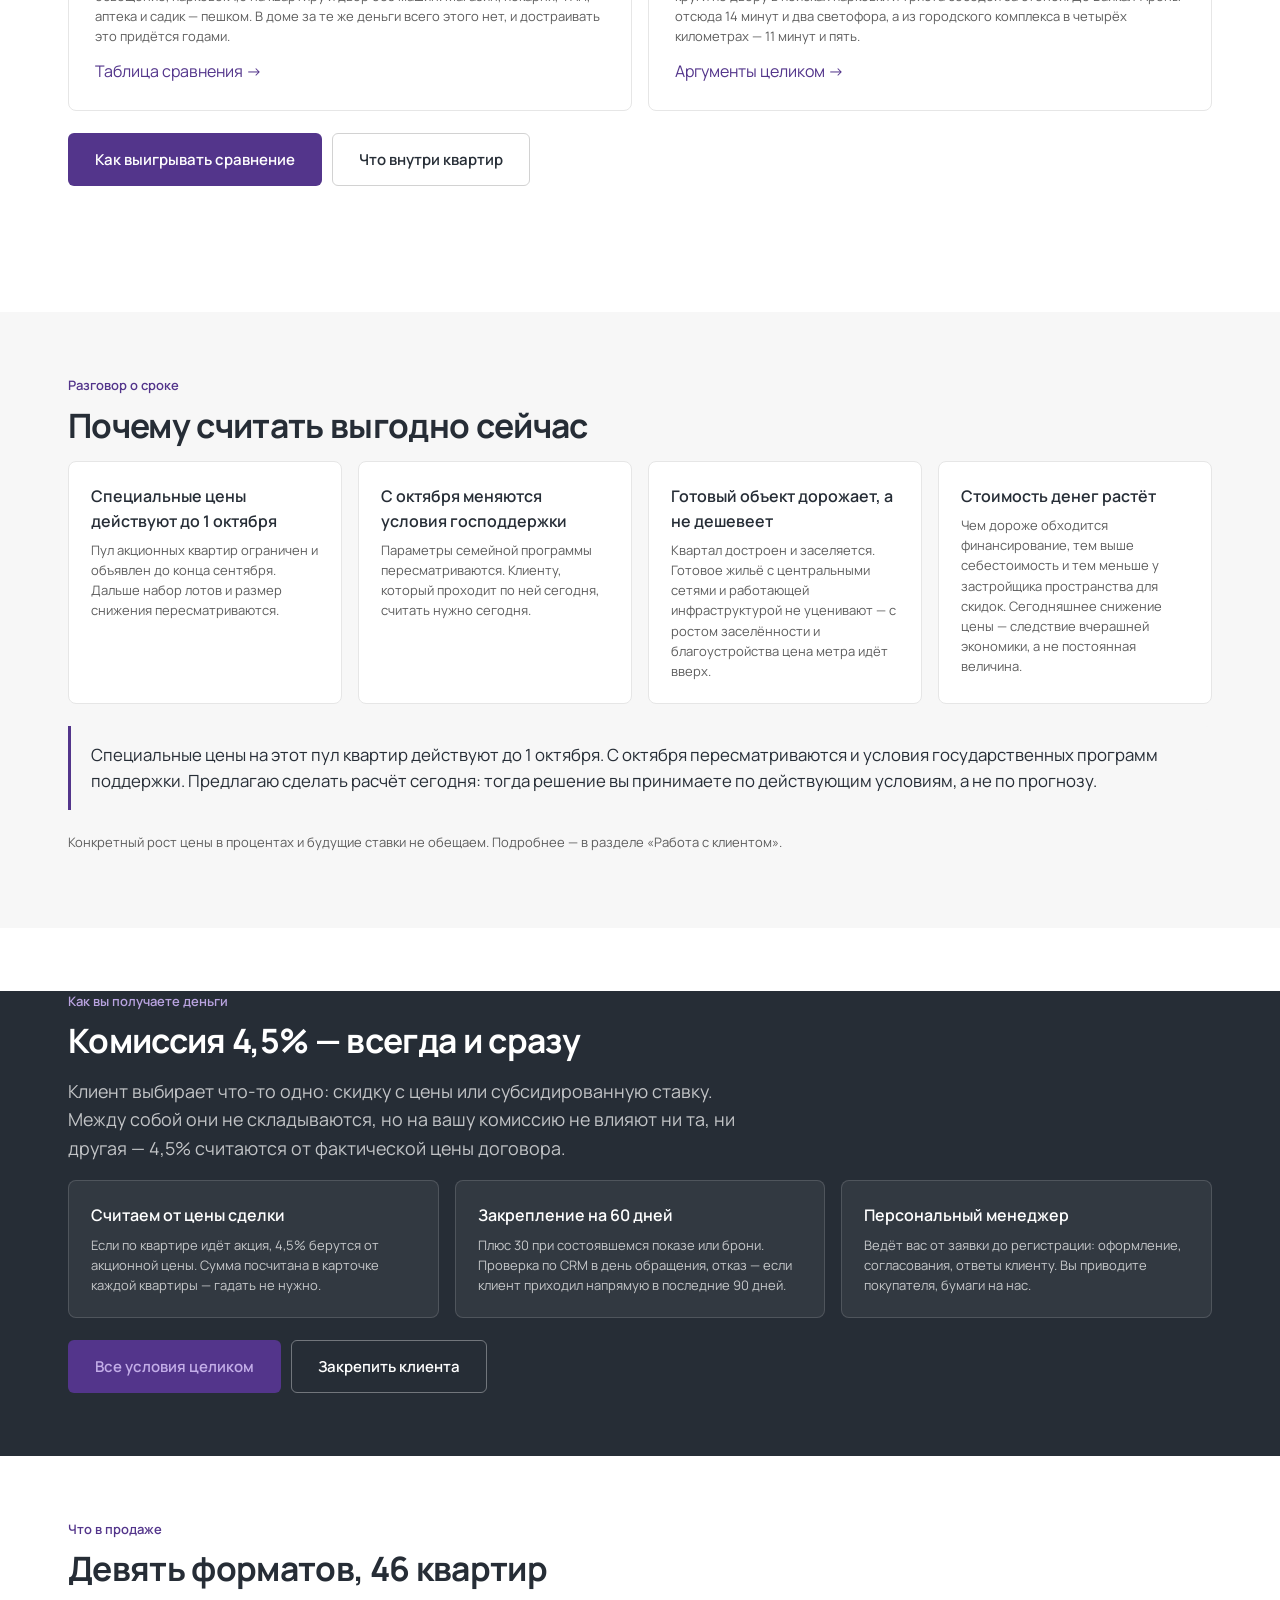
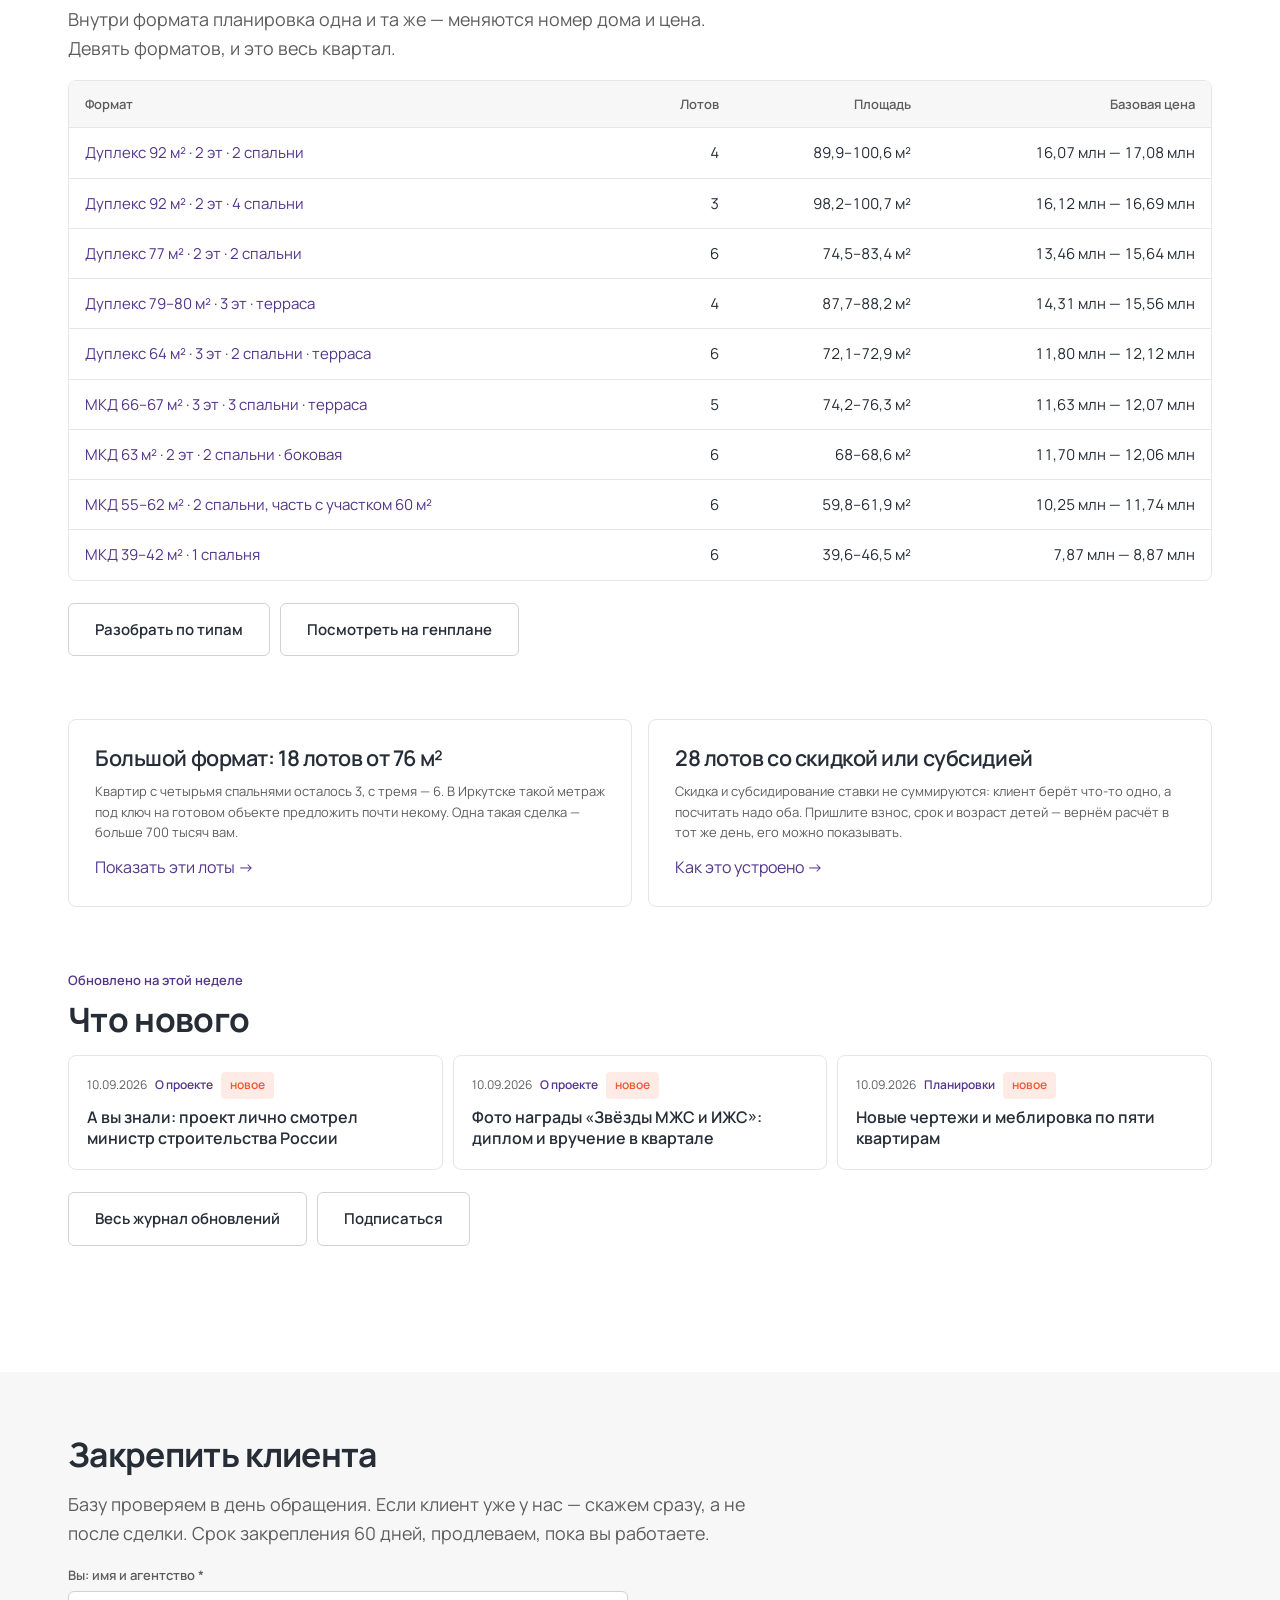
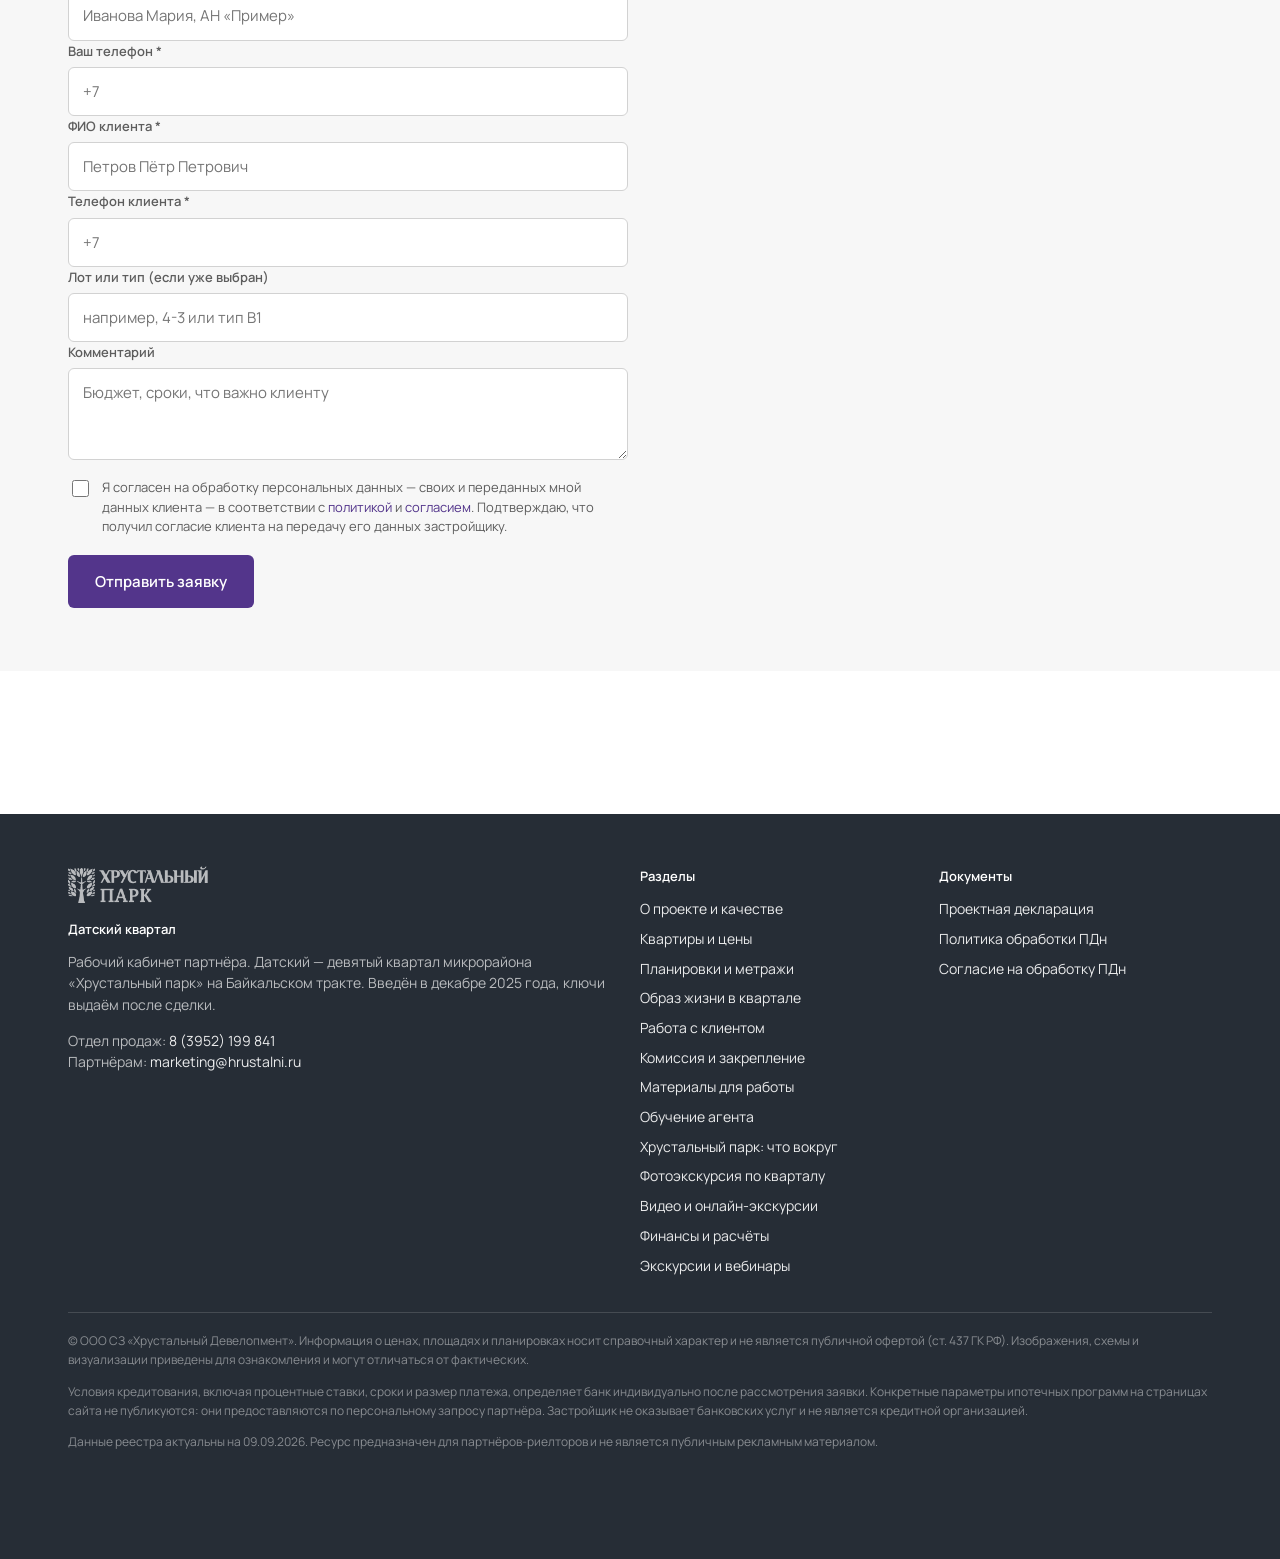
==== commit 21105534: "Планировки, награда, фильм о ХП, вечерняя съёмка и разведение фото по страницам Планировки: пять нов" ====
--- a/index.html
+++ b/index.html
@@ -14,7 +14,7 @@
 <link rel="preconnect" href="https://fonts.googleapis.com">
 <link rel="preconnect" href="https://fonts.gstatic.com" crossorigin>
 <link rel="stylesheet" href="https://fonts.googleapis.com/css2?family=Manrope:wght@400;500;600;700&subset=latin,cyrillic&display=swap">
-<link rel="stylesheet" href="assets/css/app.css?v=24">
+<link rel="stylesheet" href="assets/css/app.css?v=25">
 </head>
 <body>
 <a class="skip" href="#app">К содержанию</a>
@@ -92,7 +92,7 @@
      Основной сайт — 97996431, лендинг Датского — 96038525. Нужен отдельный номер. -->
 
 <script src="assets/js/app.js?v=14"></script>
-<script src="assets/js/views.js?v=44"></script>
+<script src="assets/js/views.js?v=46"></script>
 <script>DK.start();</script>
 </body>
 </html>
--- a/assets/css/app.css
+++ b/assets/css/app.css
@@ -65,6 +65,11 @@
 .section--dark .note { background: rgba(255,255,255,.07); border-color: rgba(255,255,255,.16); border-left-color: #C3AEE8; }
 .section--dark .note p { color: rgba(255,255,255,.75); }
 .section--dark .note__t { color: #fff; }
+.filmbox { margin: 26px 0 0; }
+.filmbox video { width: 100%; display: block; border-radius: 14px; background: #000; aspect-ratio: 16/9; }
+.filmbox figcaption { margin-top: 10px; font-size: 14px; line-height: 1.5; color: var(--c-ink-2); }
+.section--dark .filmbox figcaption { color: rgba(255,255,255,.75); }
+.lead--big { font-size: clamp(19px, 2.1vw, 24px); line-height: 1.45; color: var(--c-ink); font-weight: 500; }
 .section--dark .pill { border-color: rgba(255,255,255,.28); color: rgba(255,255,255,.8); }
 .section--dark .badge--bron { background: rgba(255,255,255,.14); color: rgba(255,255,255,.86); }
 .section--dark table.tbl { background: transparent; color: #fff; }
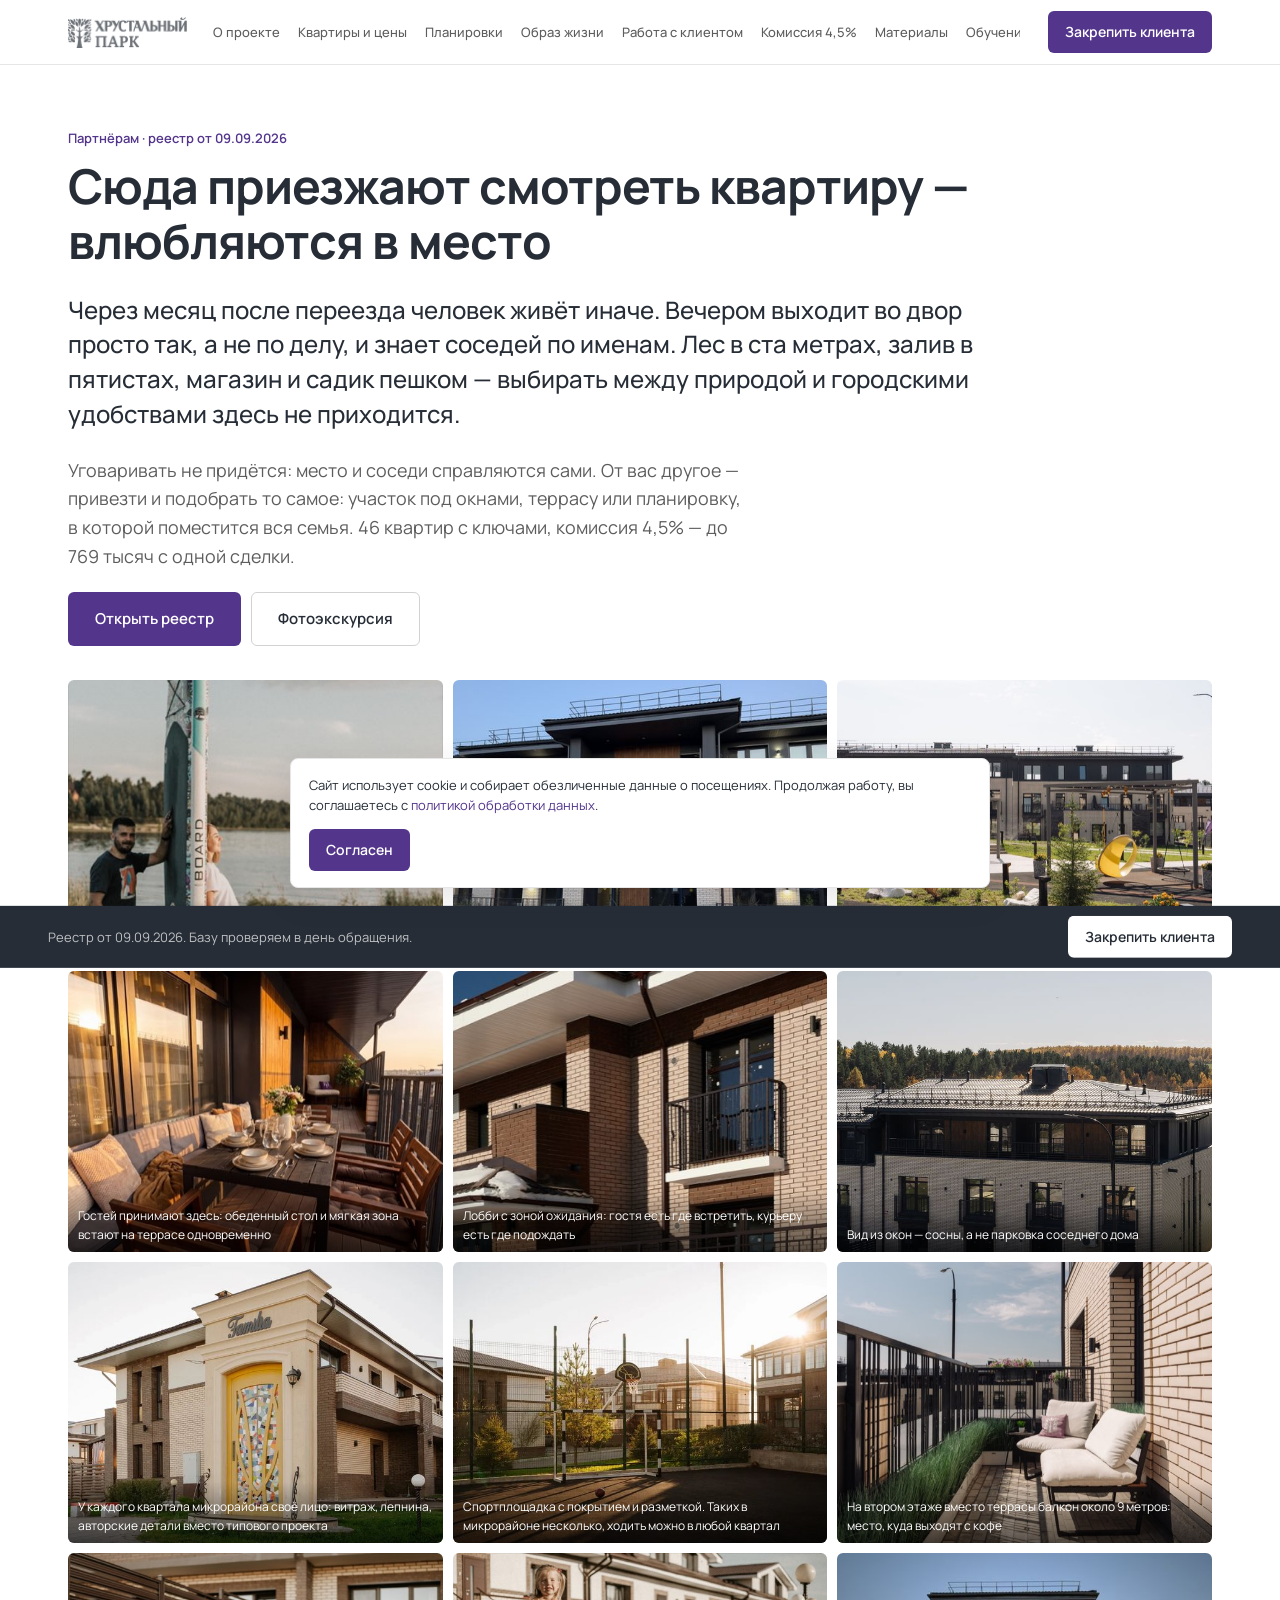
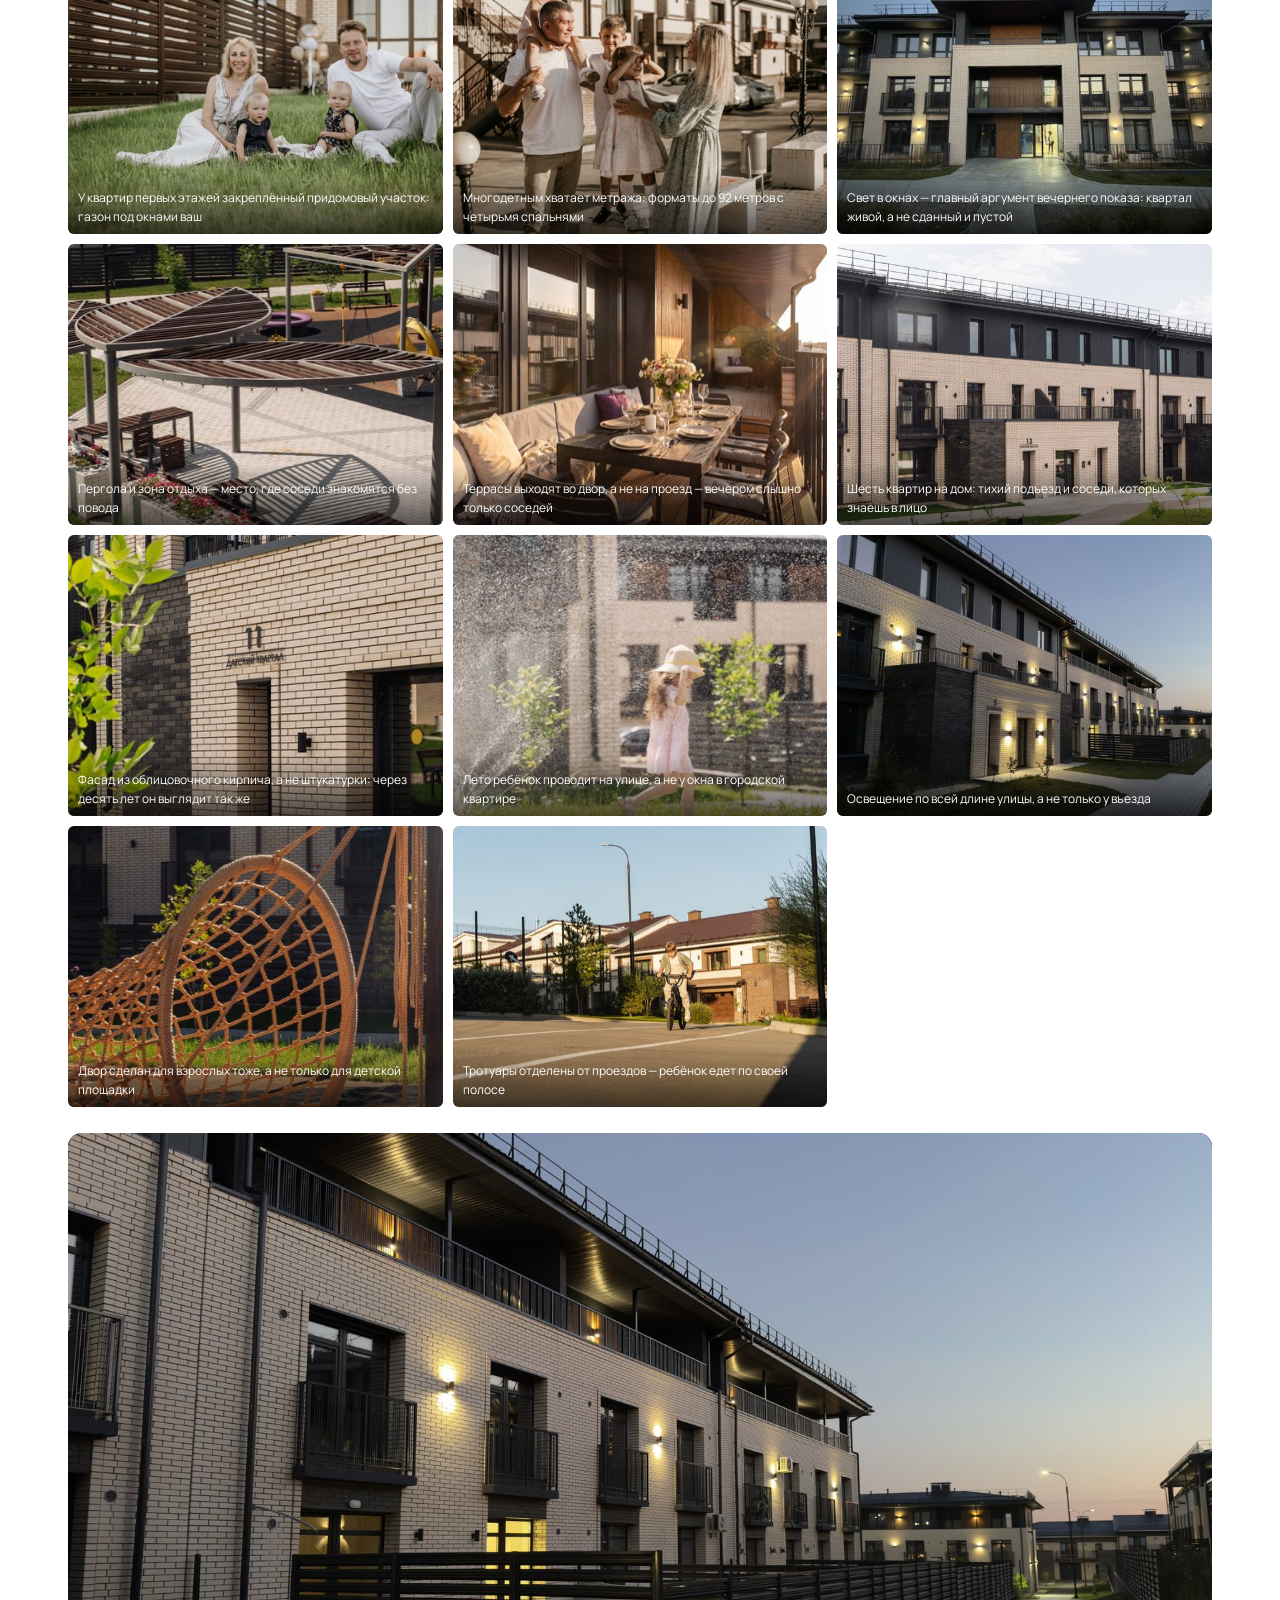
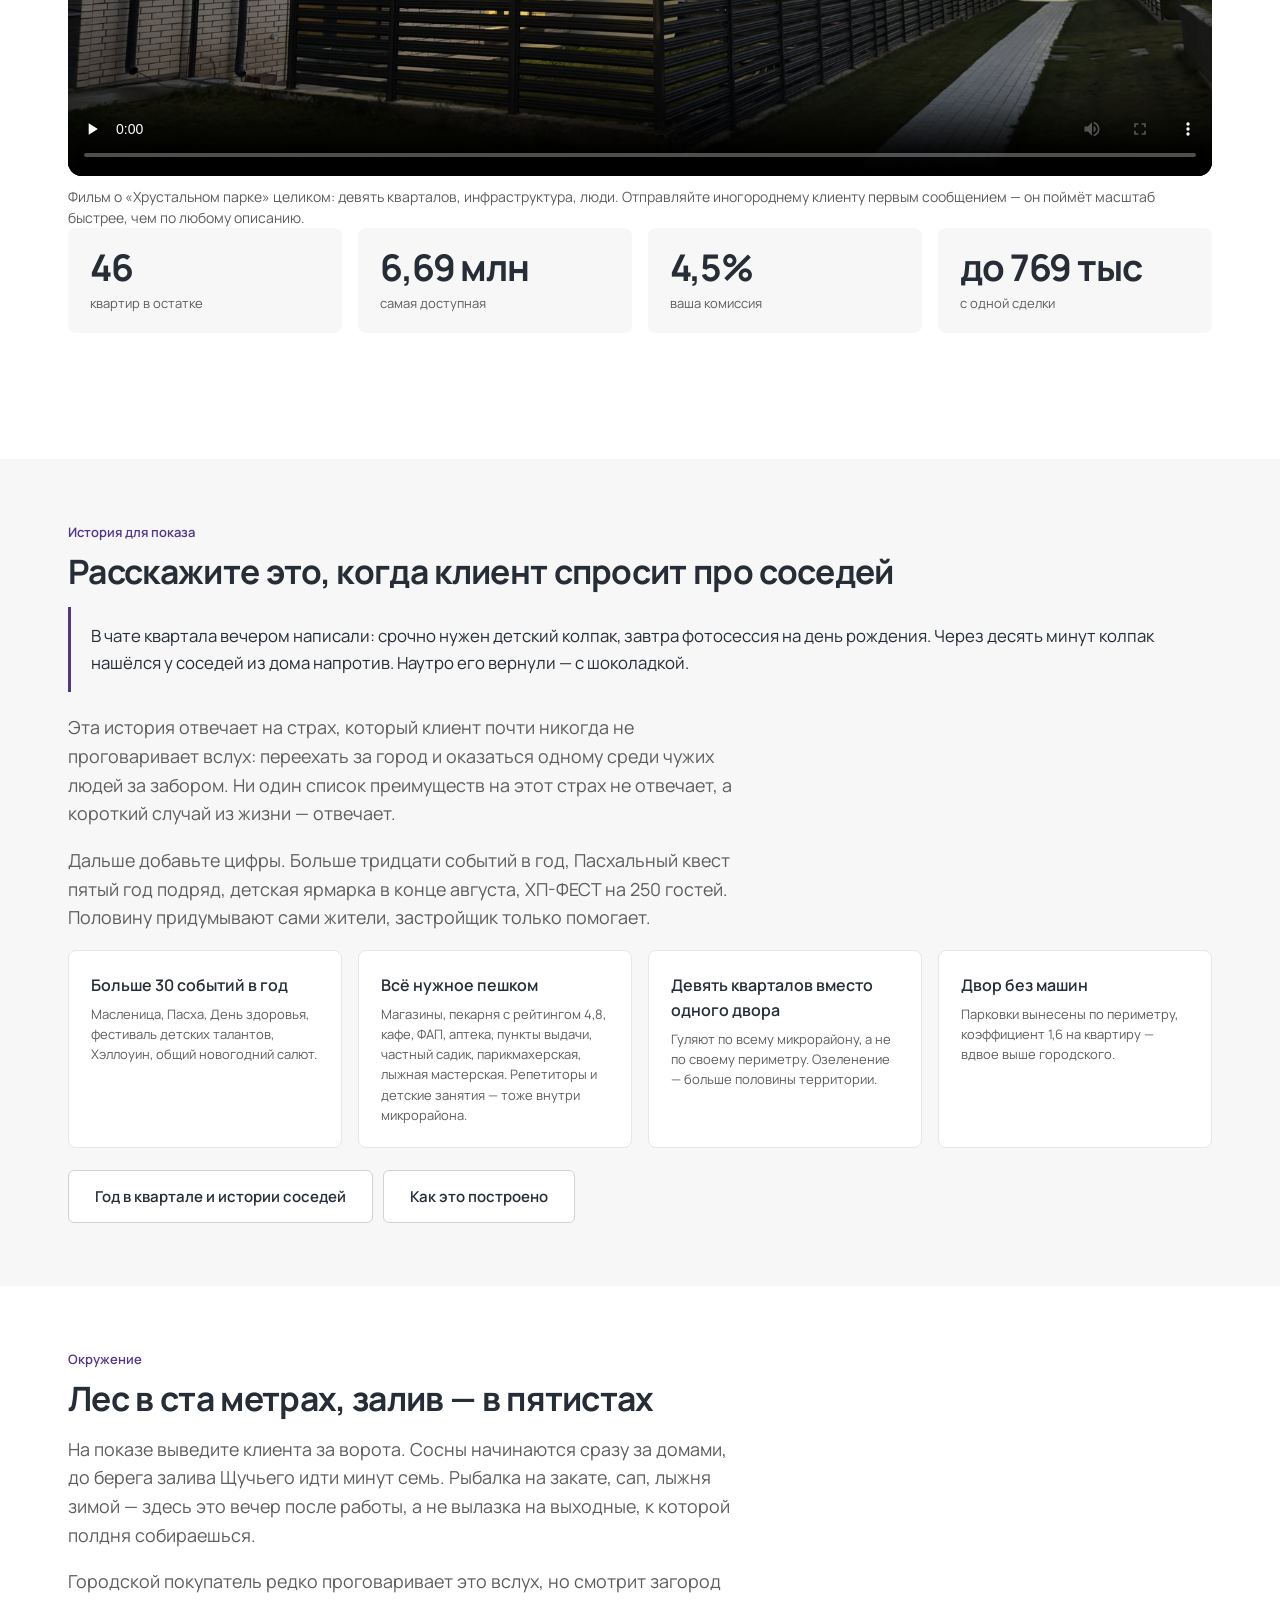
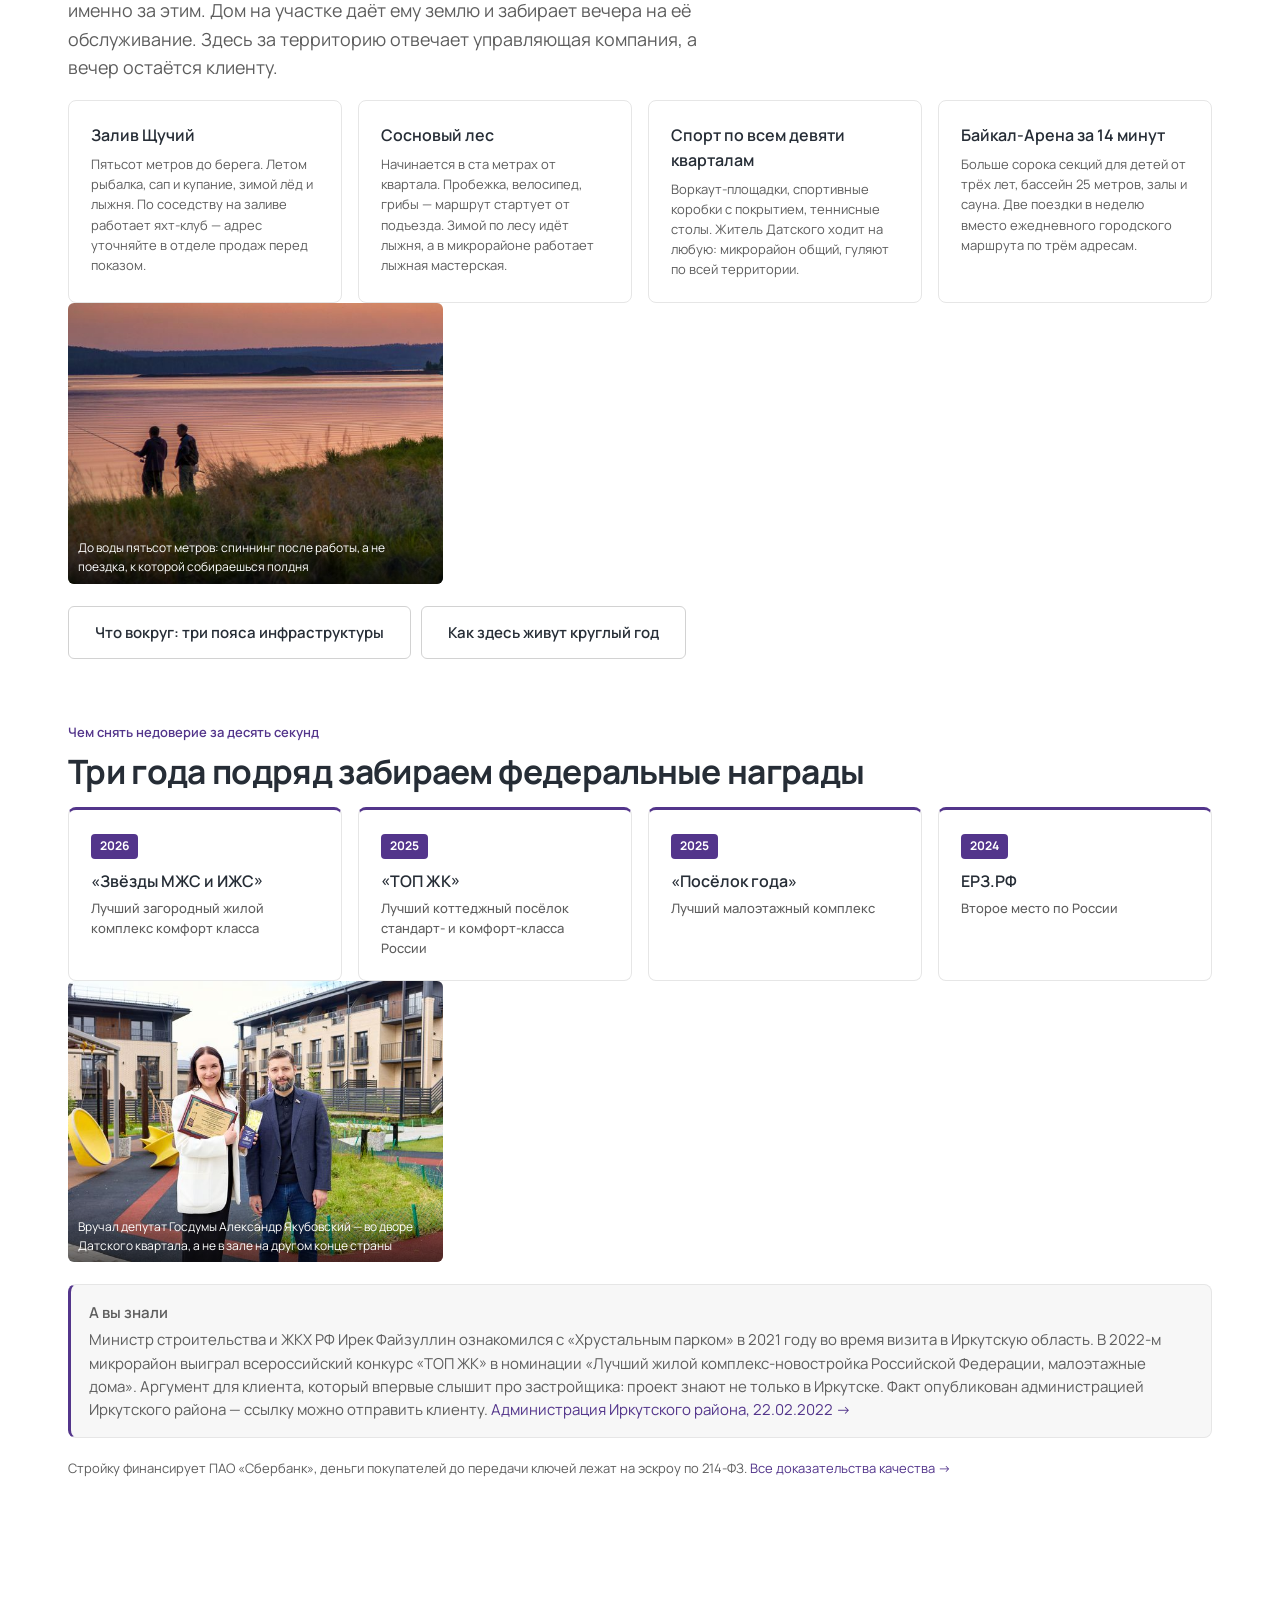
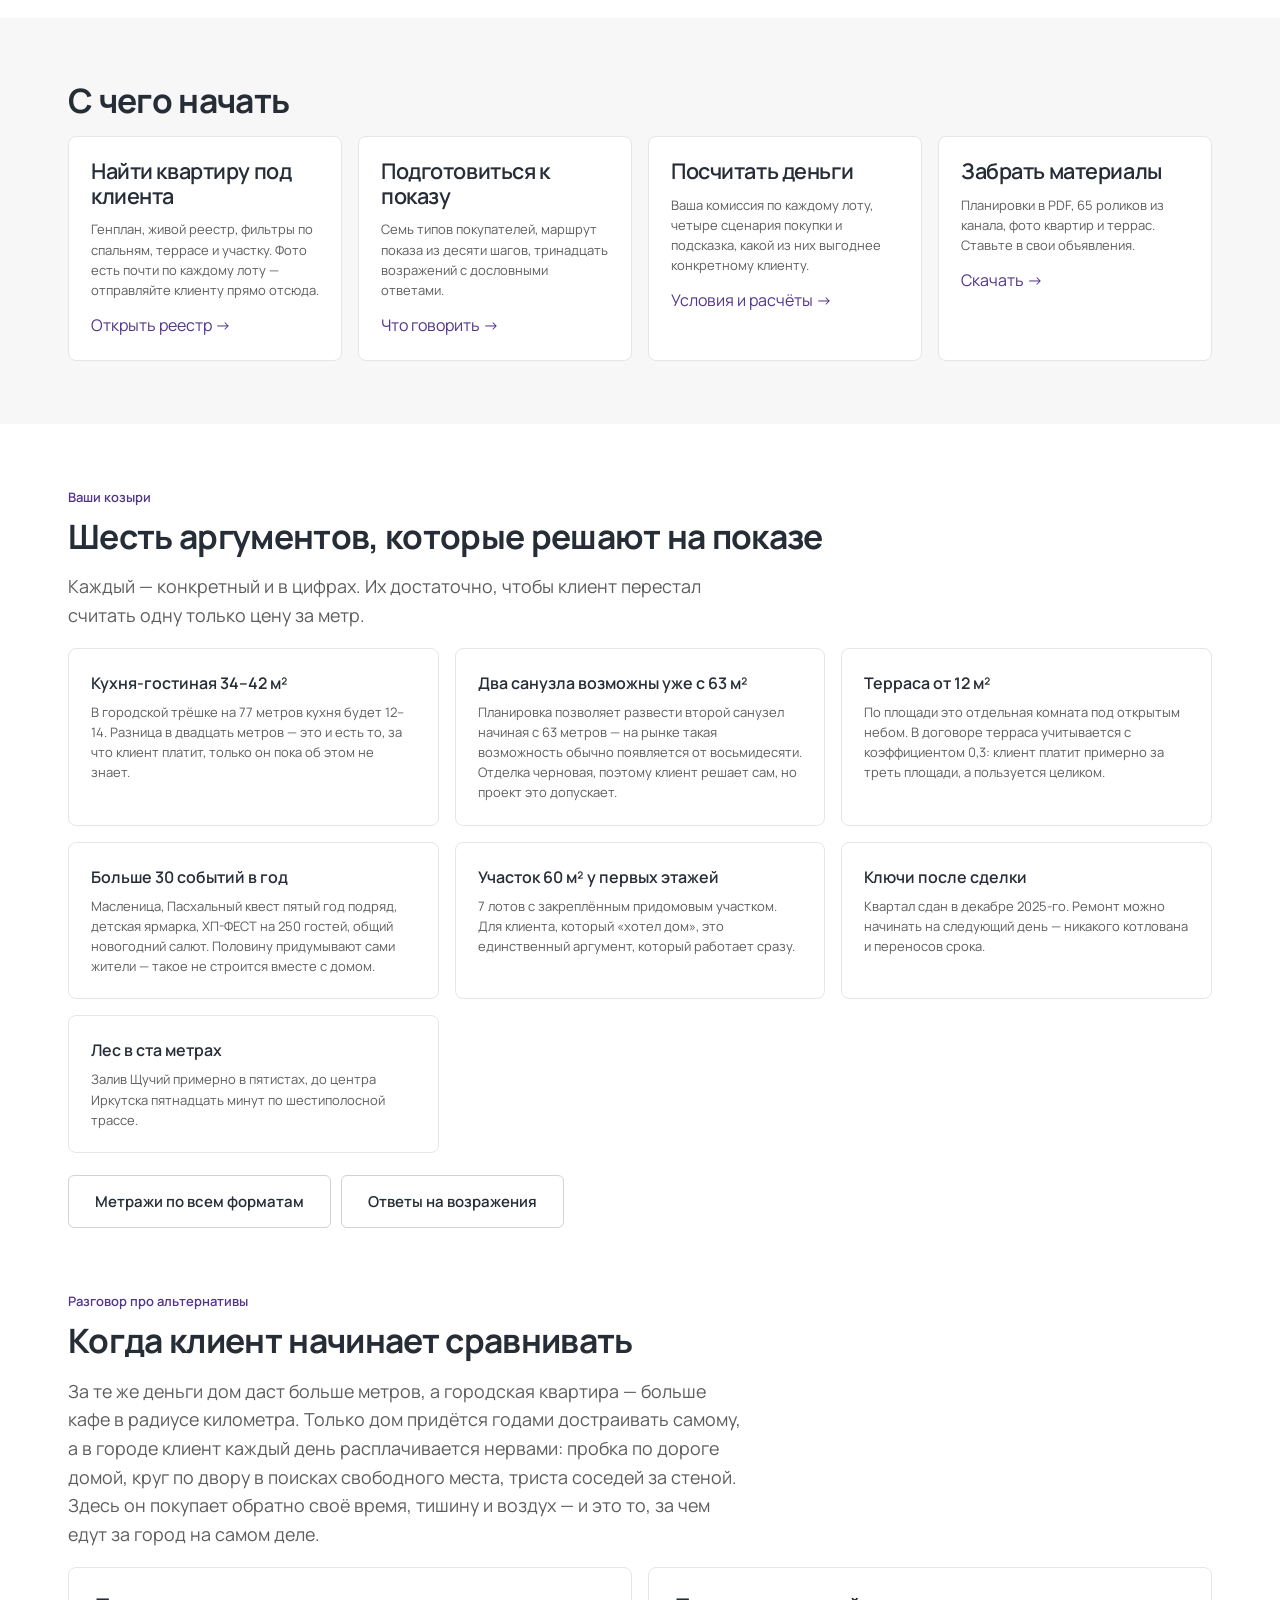
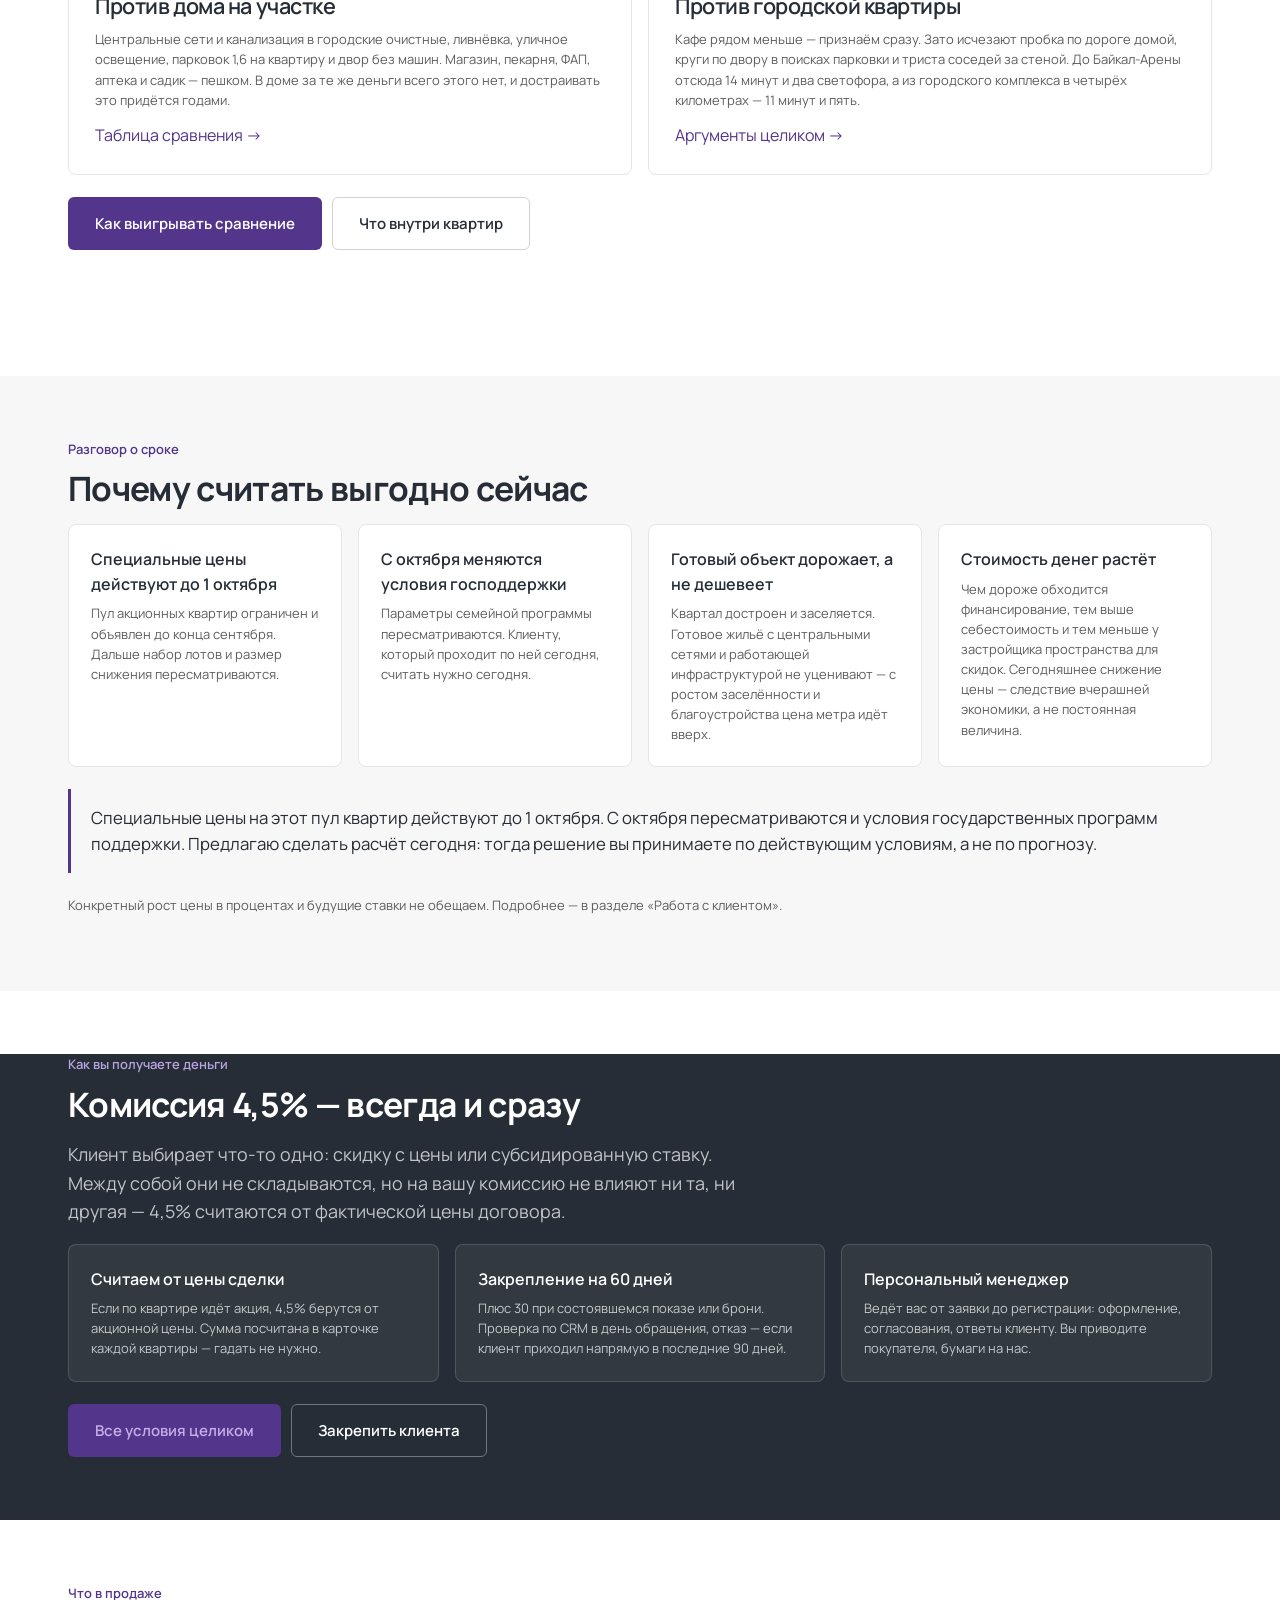
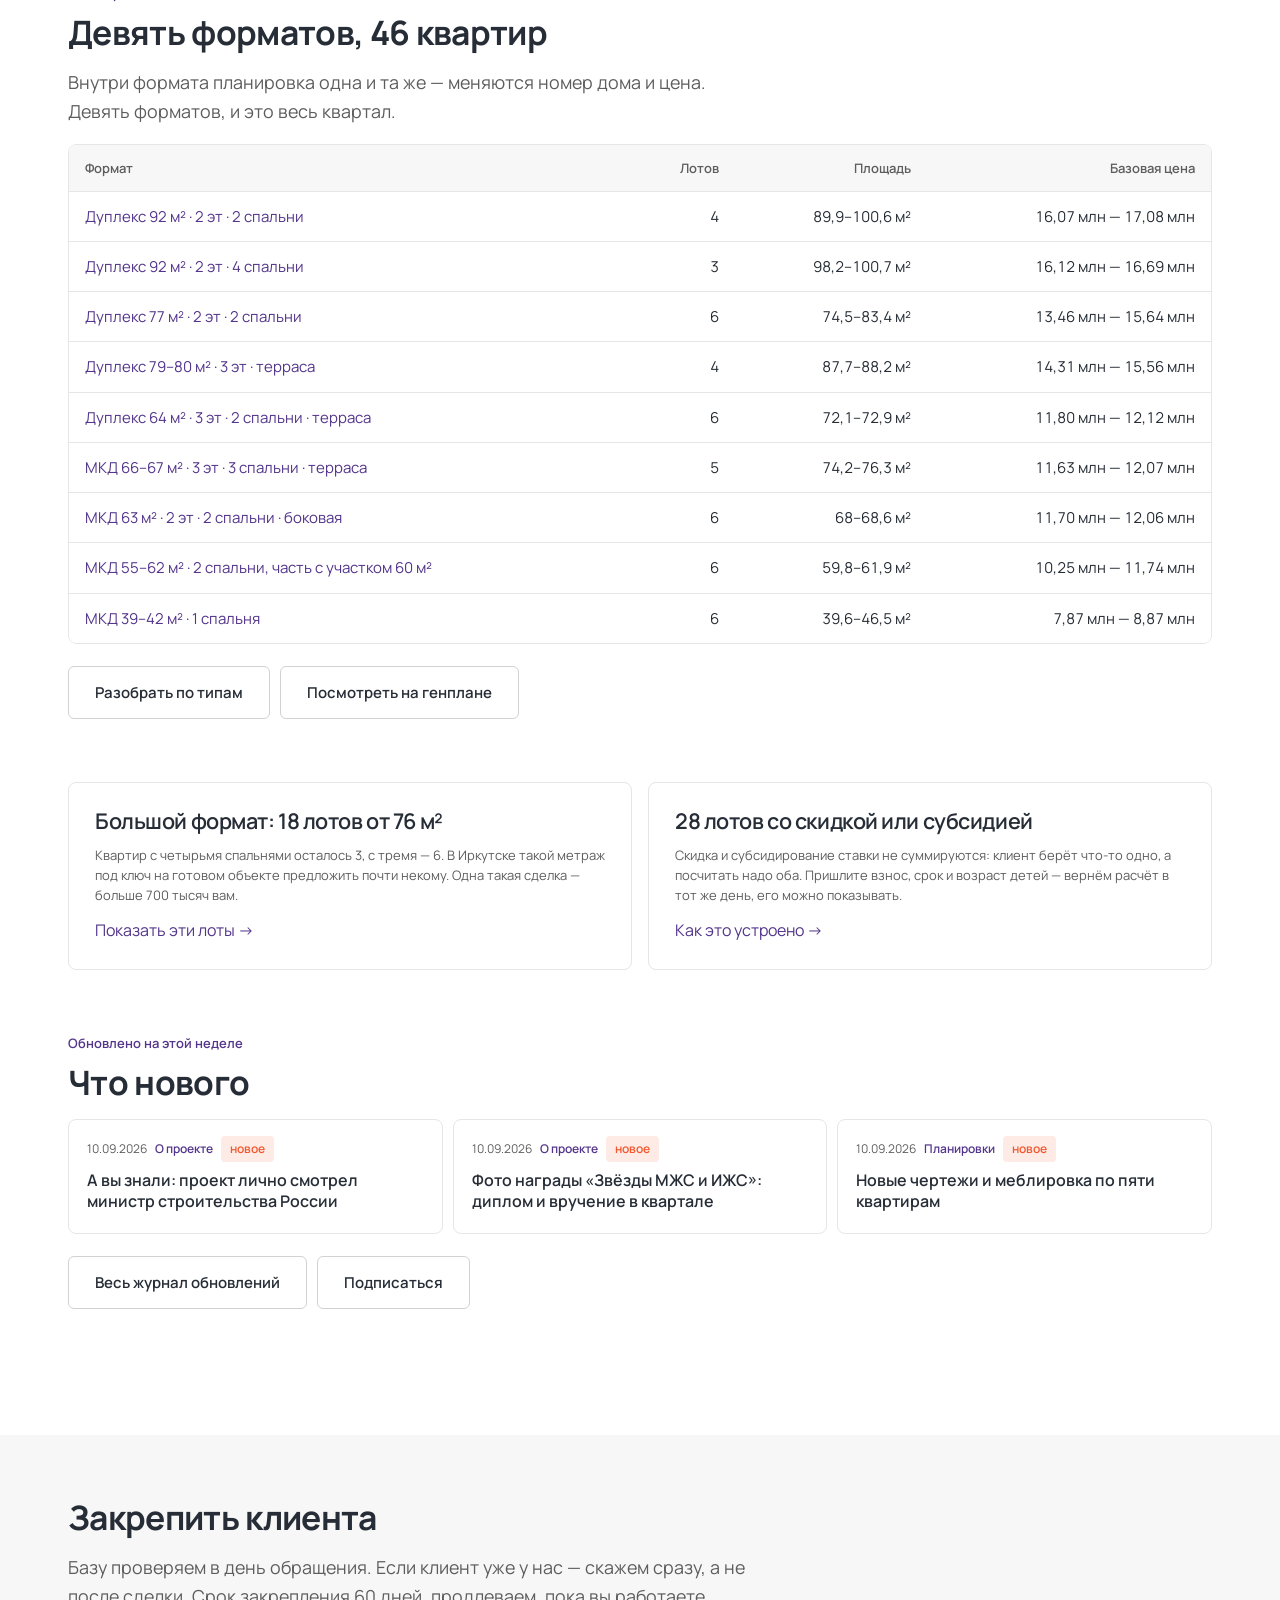
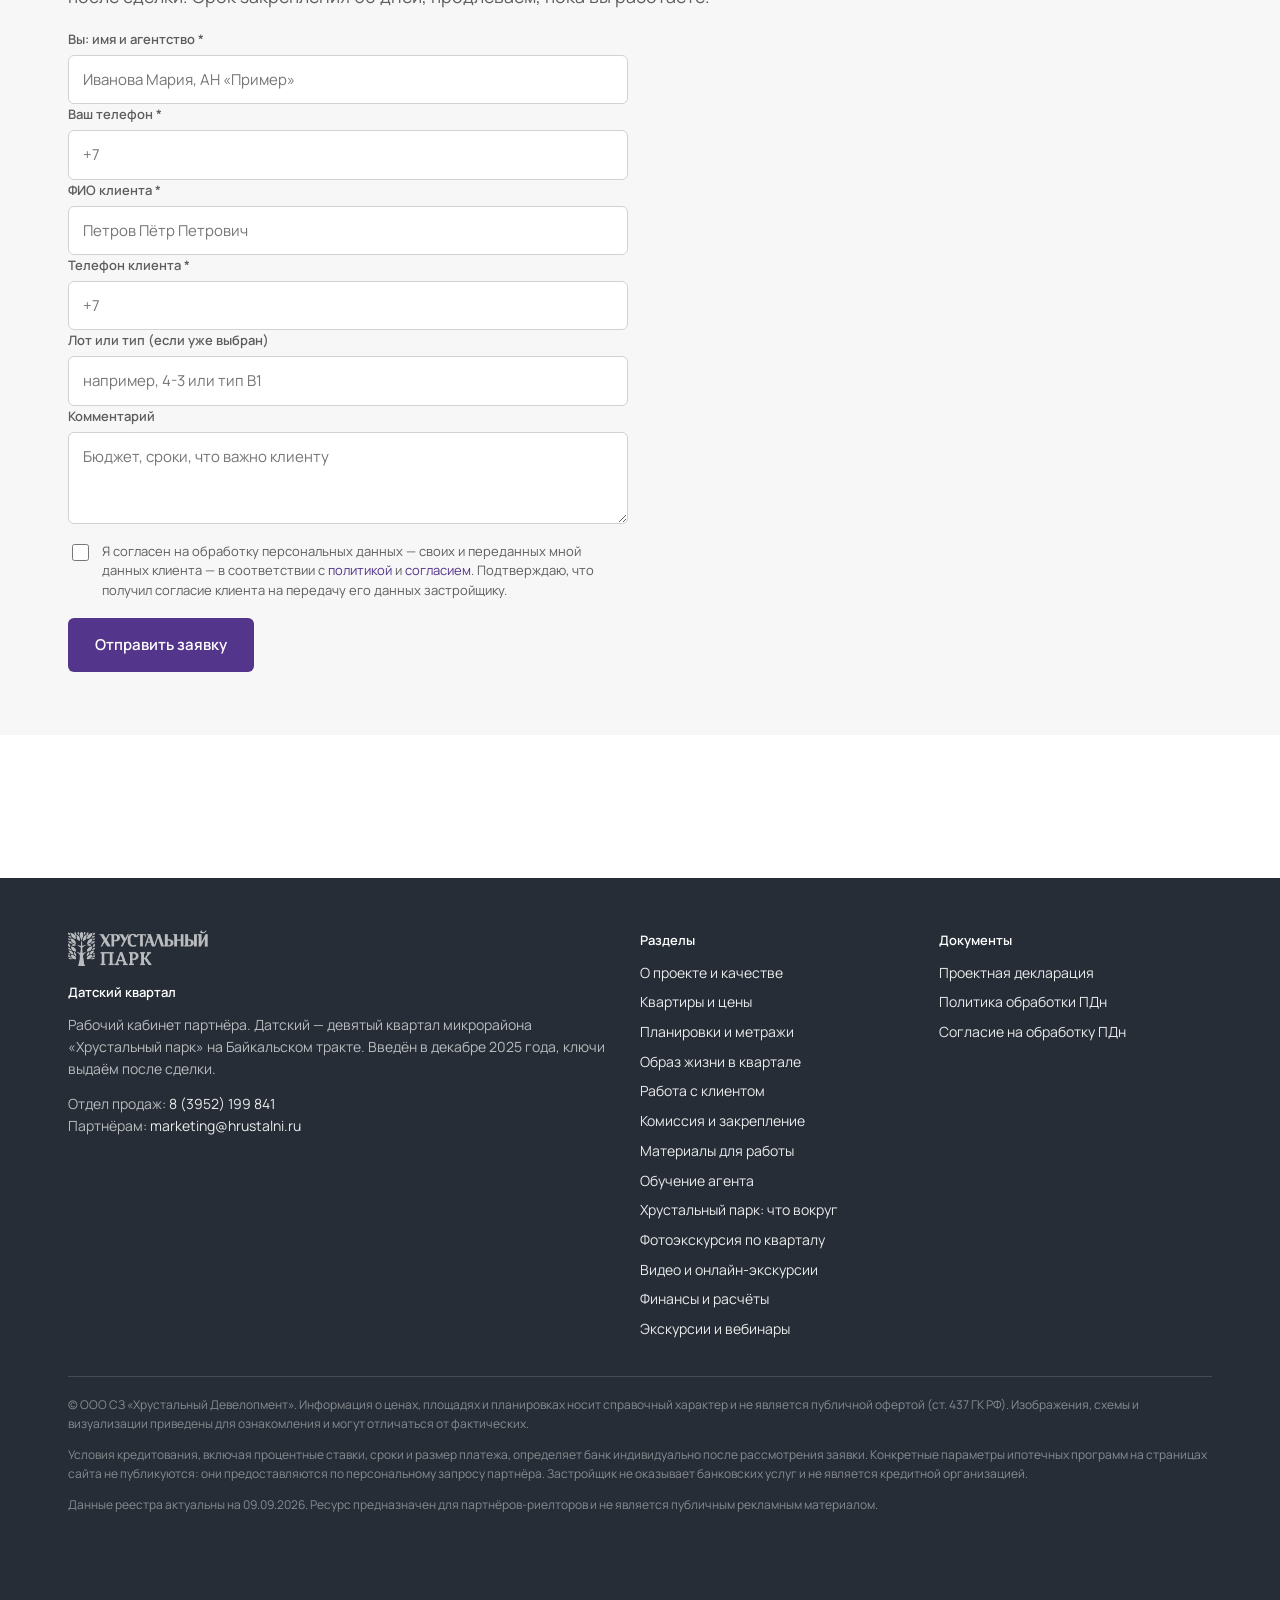
==== commit 71024424: "Главная фраза: фокус на месте и на роли риелтора как подборщика Заголовок переписан с «объекта, кото" ====
--- a/index.html
+++ b/index.html
@@ -92,7 +92,7 @@
      Основной сайт — 97996431, лендинг Датского — 96038525. Нужен отдельный номер. -->
 
 <script src="assets/js/app.js?v=14"></script>
-<script src="assets/js/views.js?v=46"></script>
+<script src="assets/js/views.js?v=47"></script>
 <script>DK.start();</script>
 </body>
 </html>
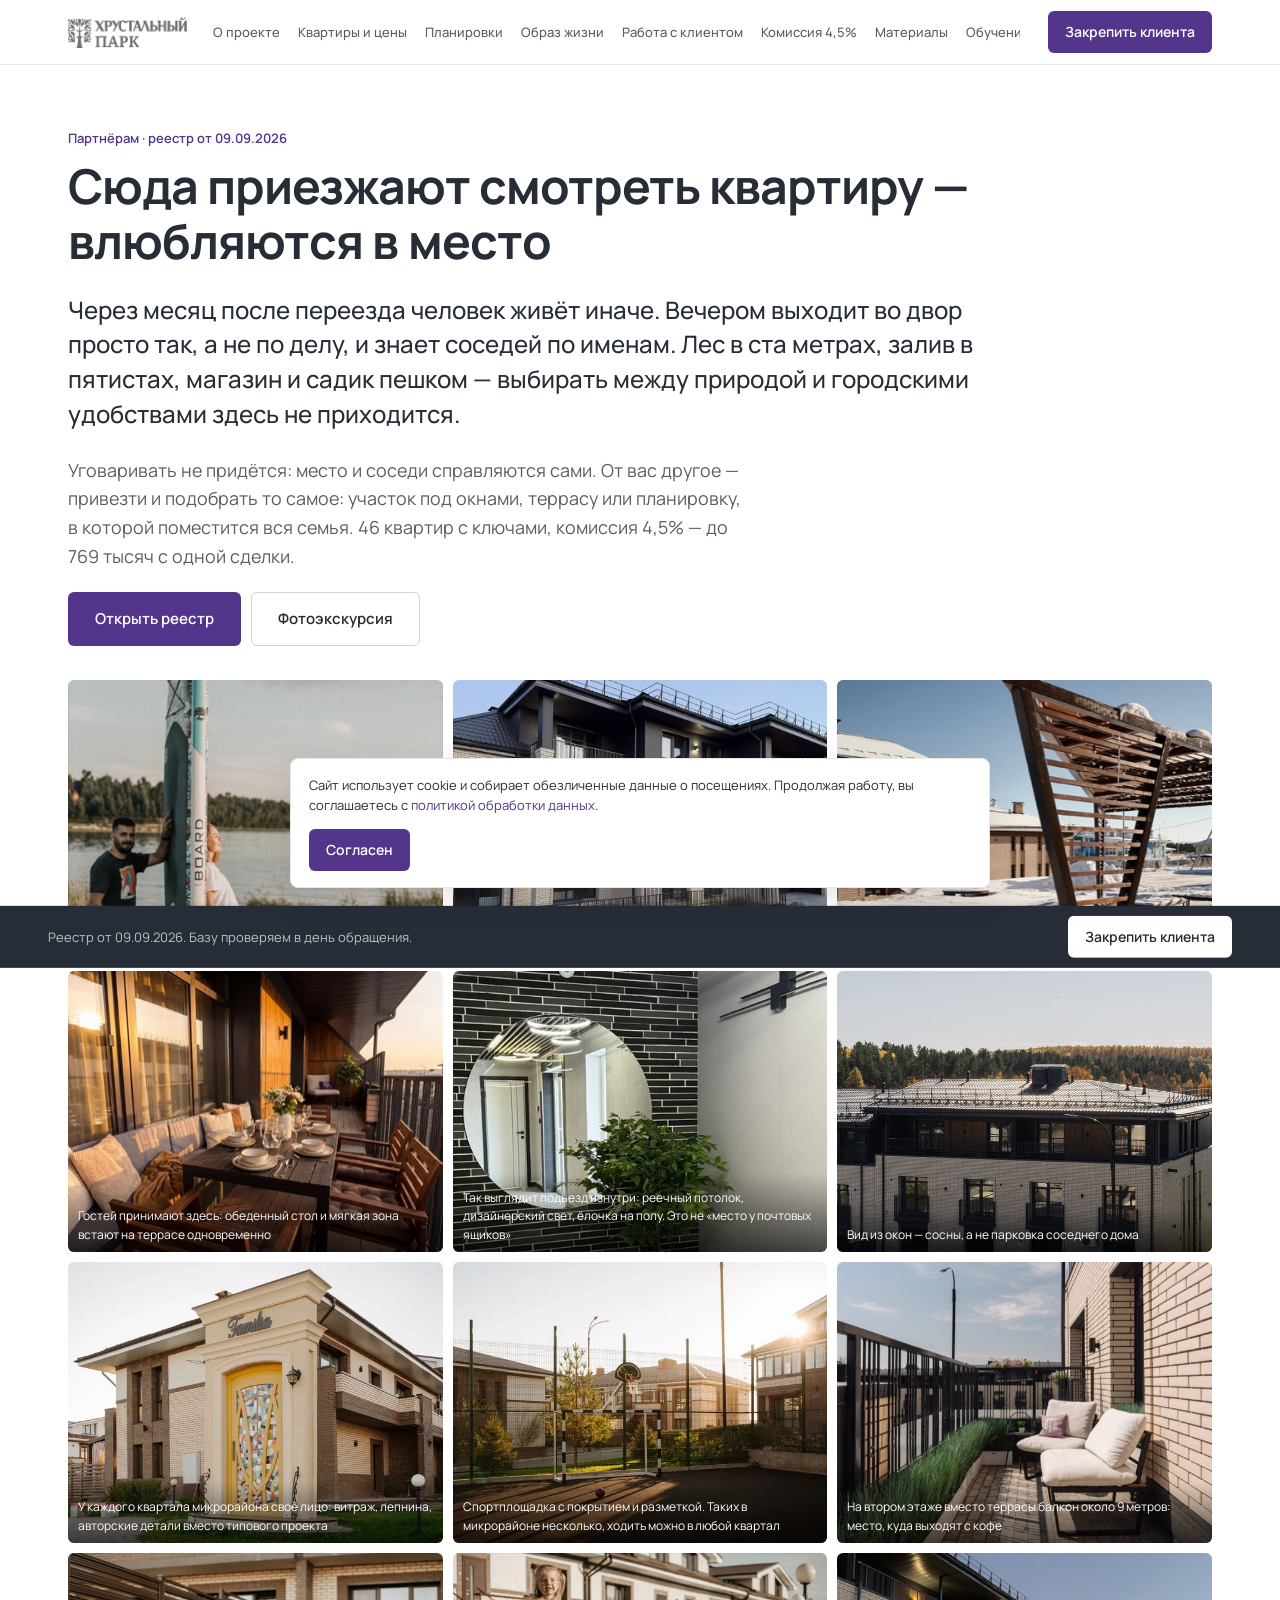
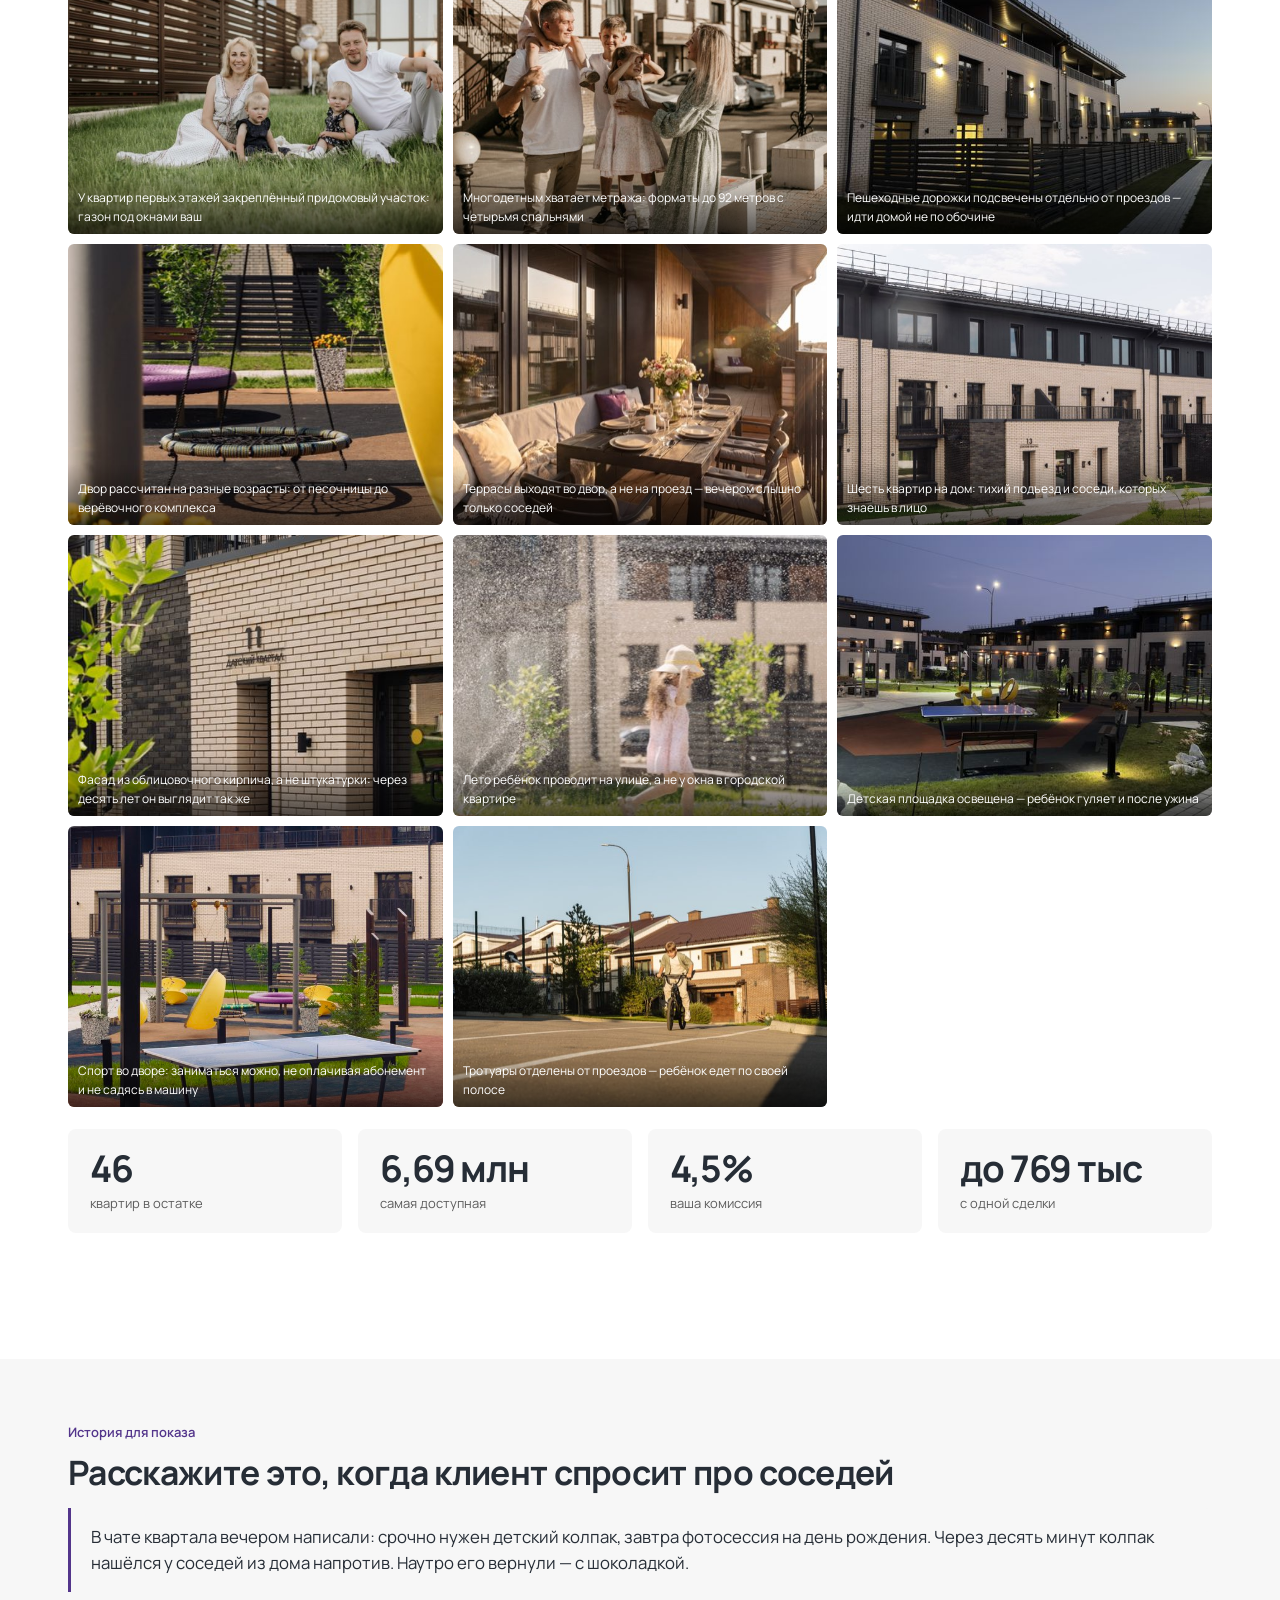
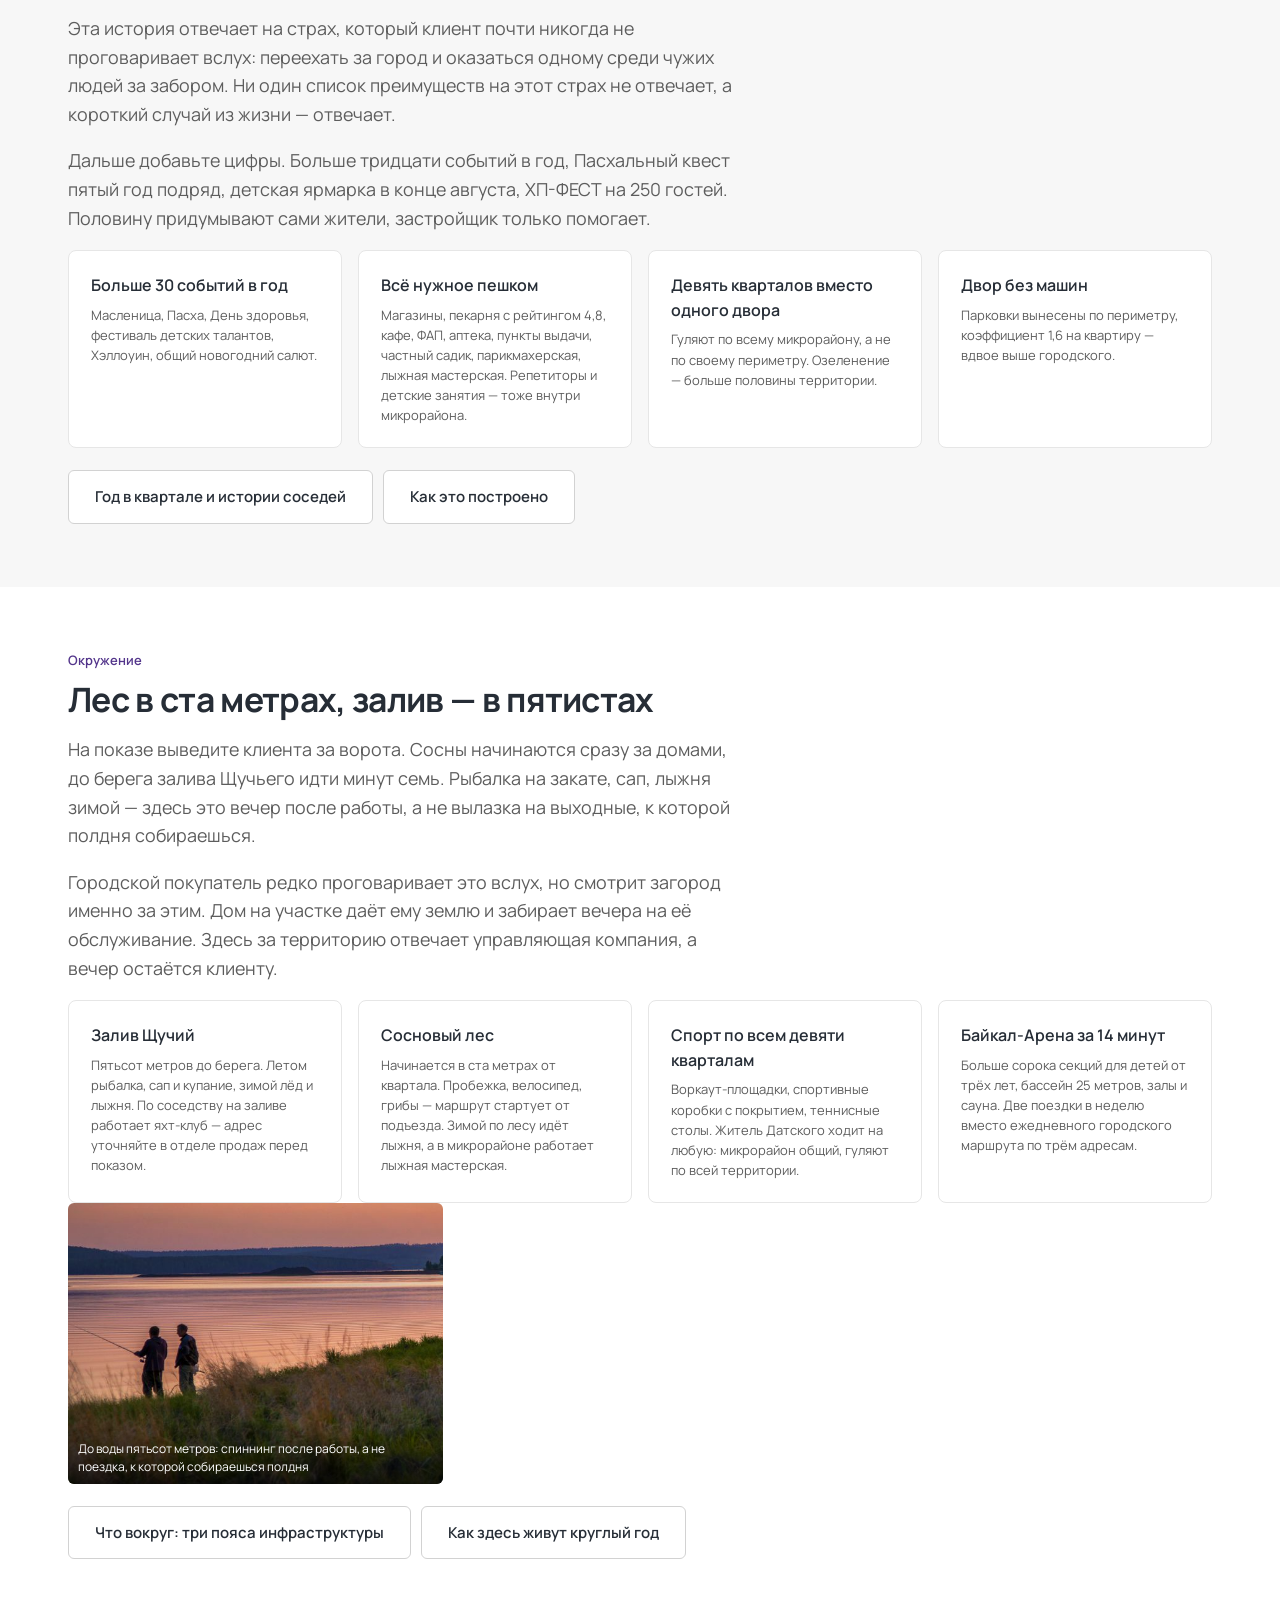
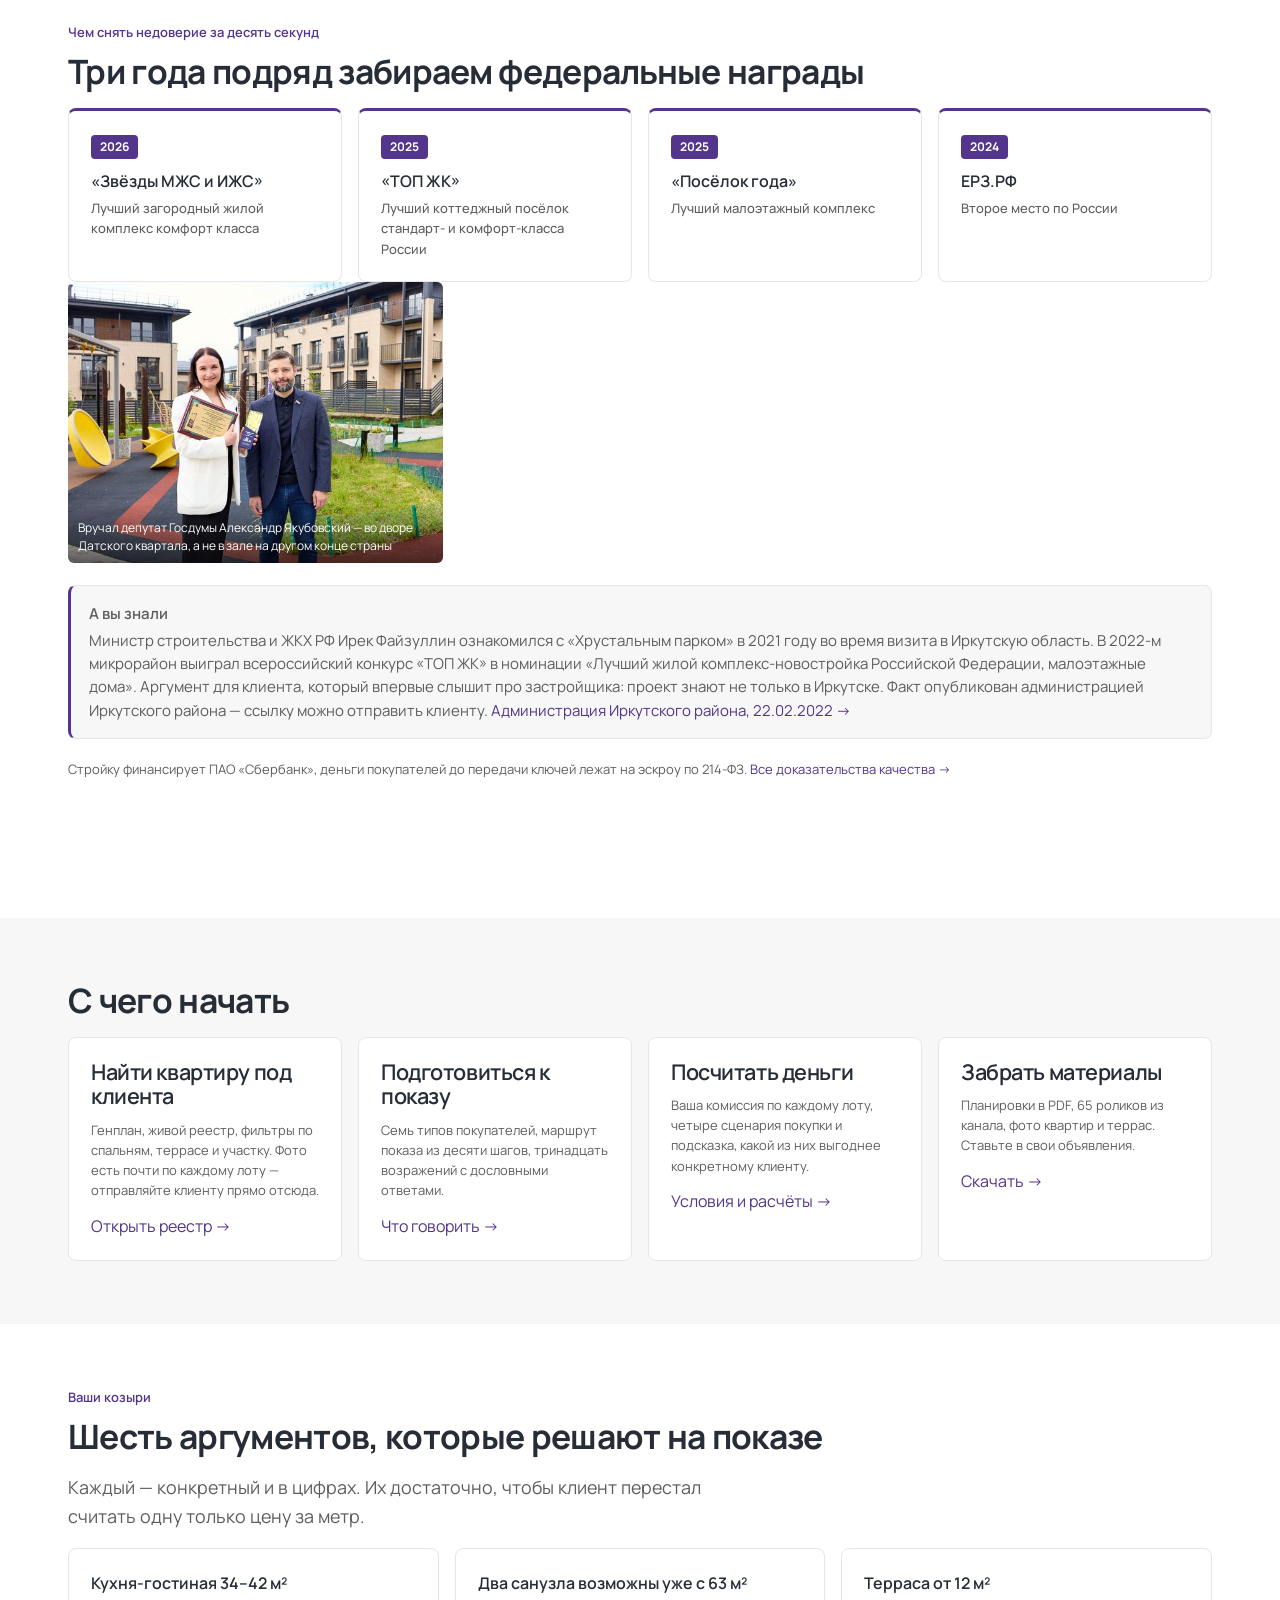
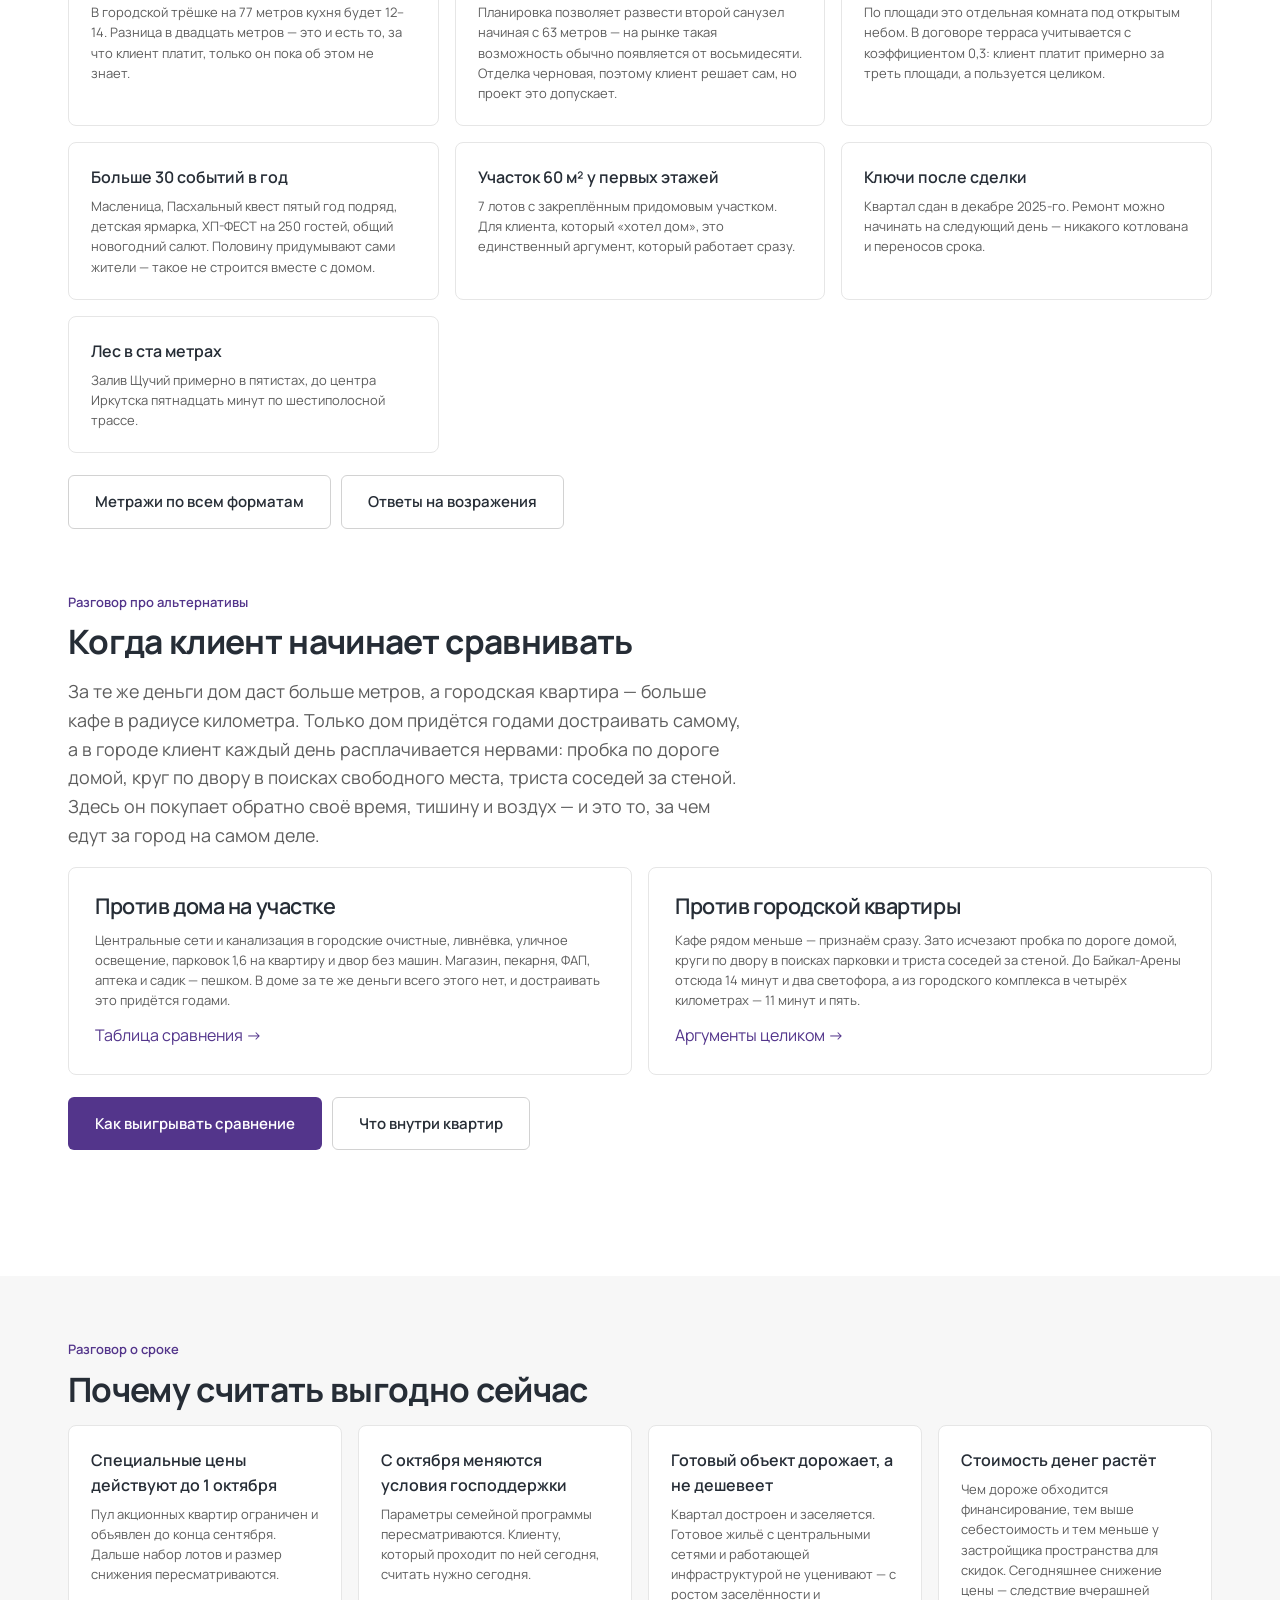
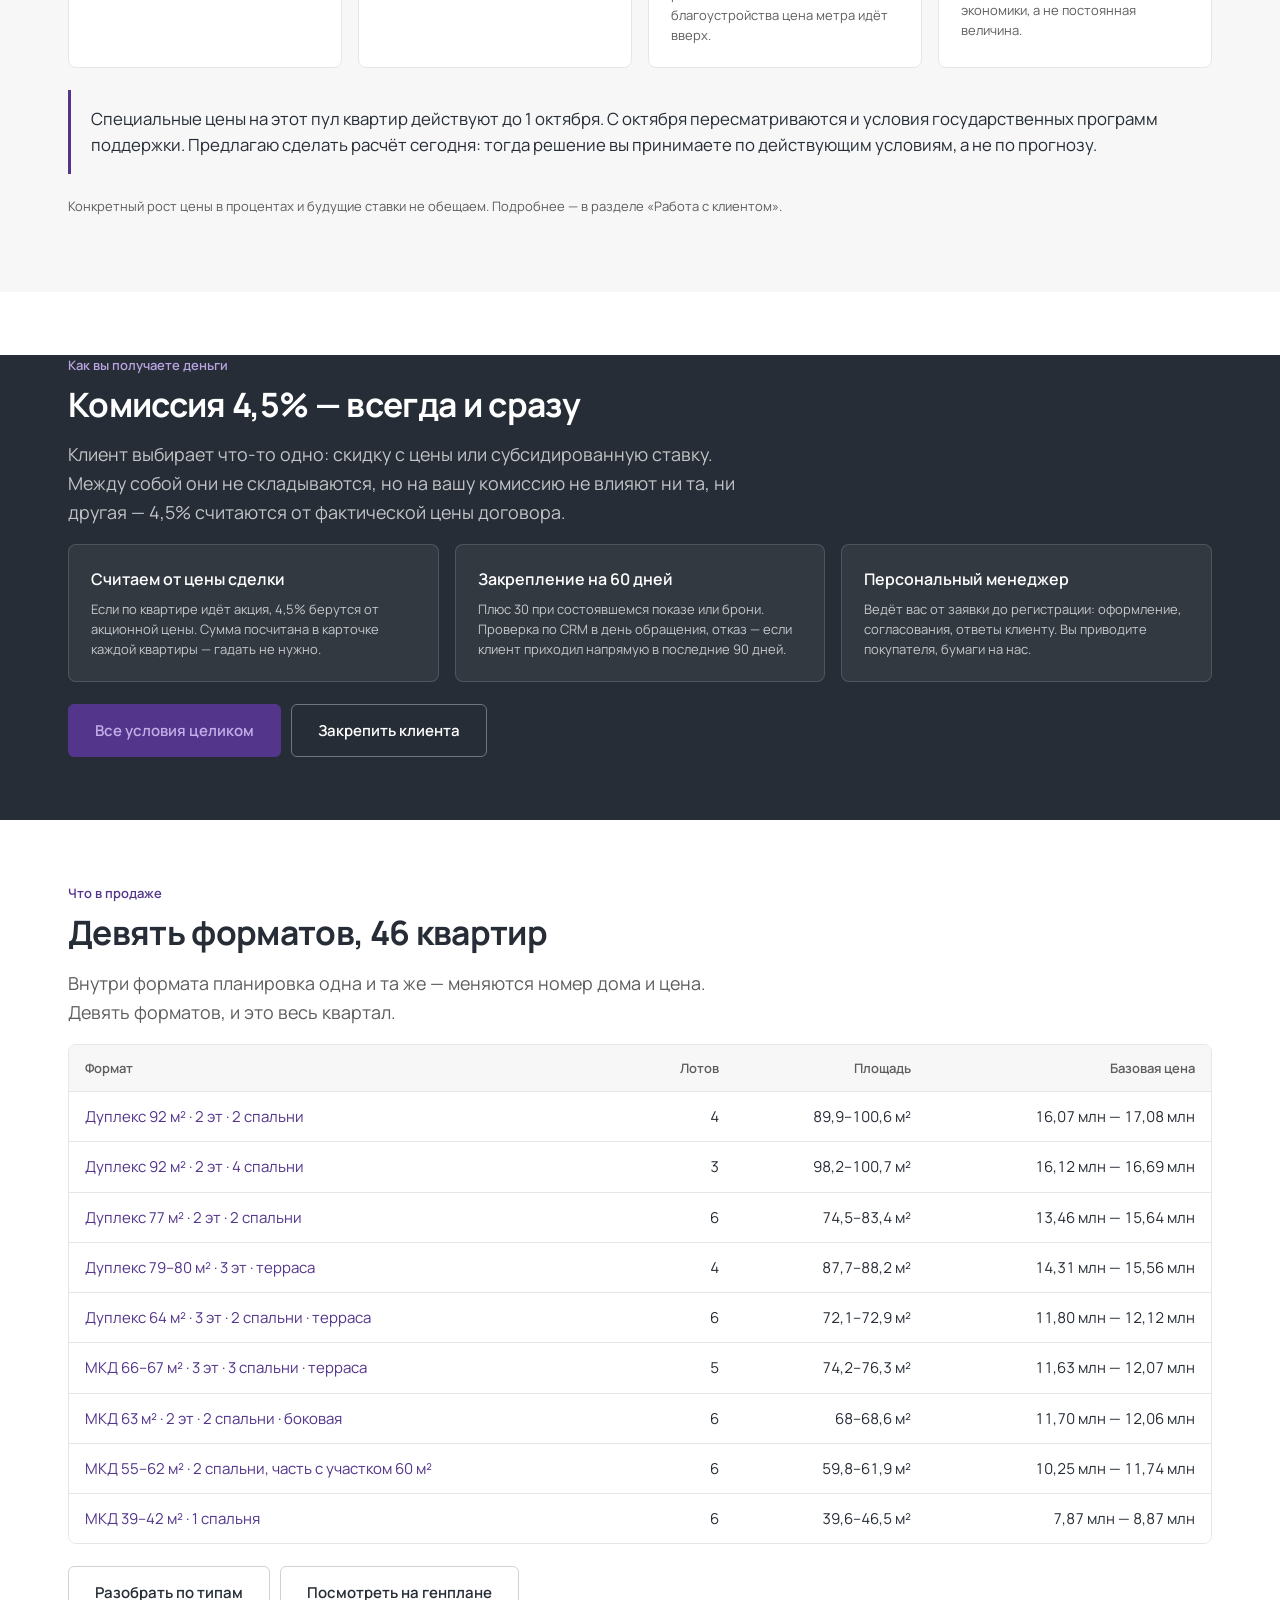
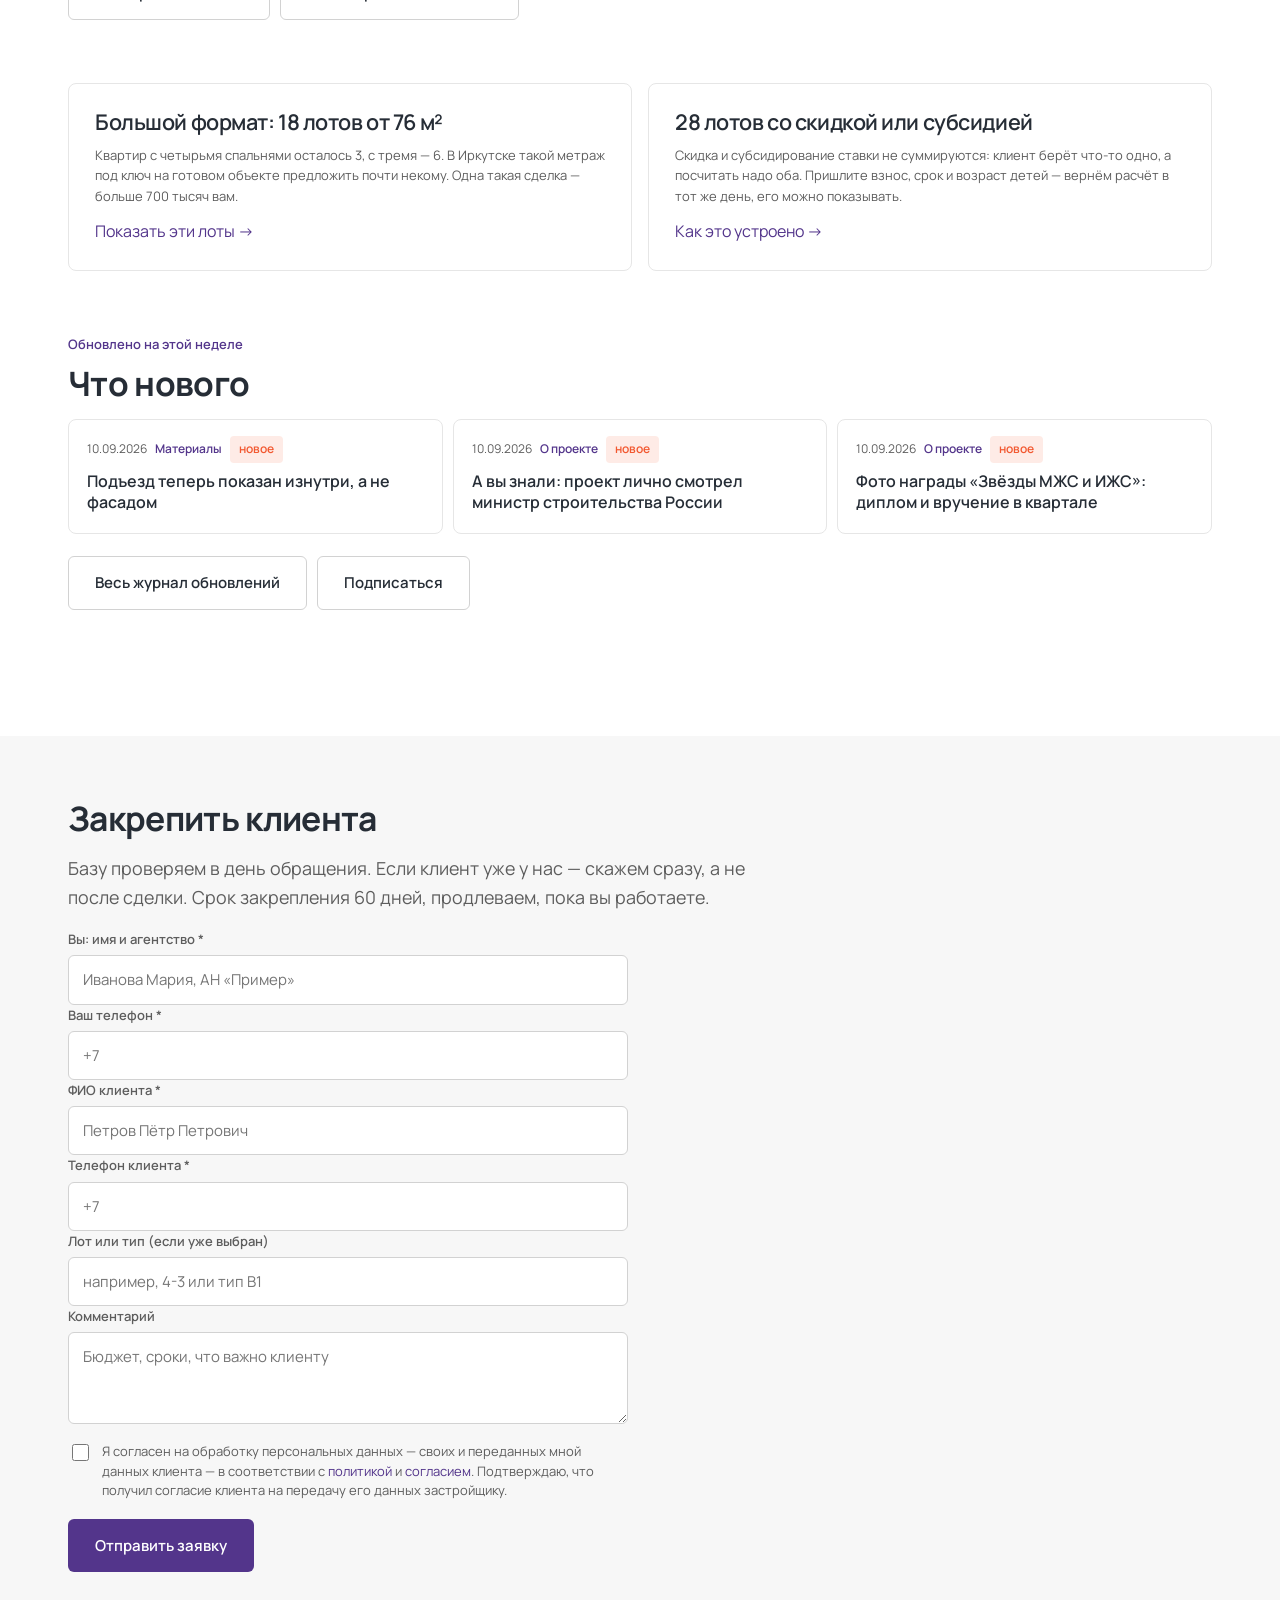
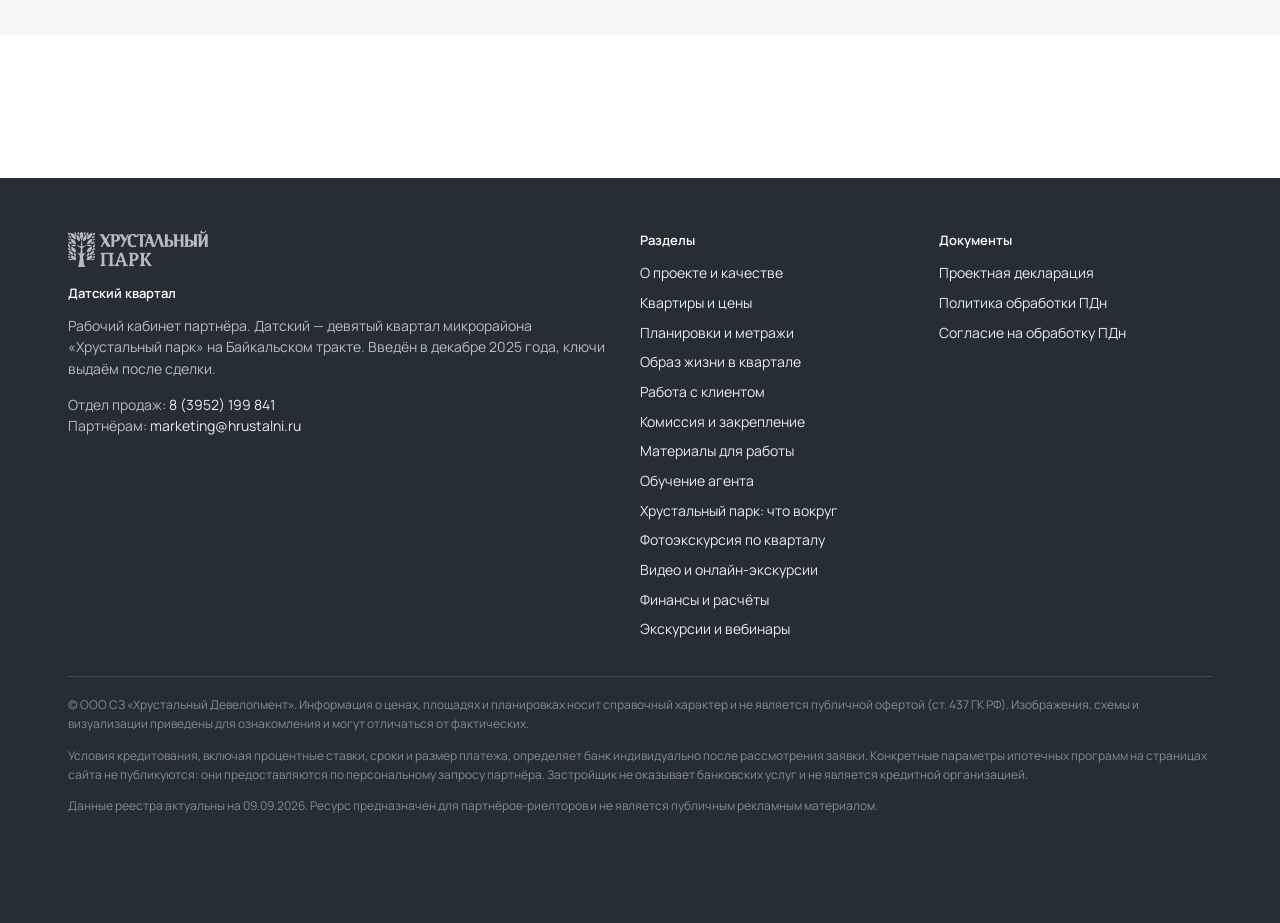
==== commit 4960106e: "Подъезд изнутри, снятые дубли фасадов и снятый неверный фильм Три подписи стояли не на своих кадрах:" ====
--- a/index.html
+++ b/index.html
@@ -92,7 +92,7 @@
      Основной сайт — 97996431, лендинг Датского — 96038525. Нужен отдельный номер. -->
 
 <script src="assets/js/app.js?v=14"></script>
-<script src="assets/js/views.js?v=47"></script>
+<script src="assets/js/views.js?v=48"></script>
 <script>DK.start();</script>
 </body>
 </html>
